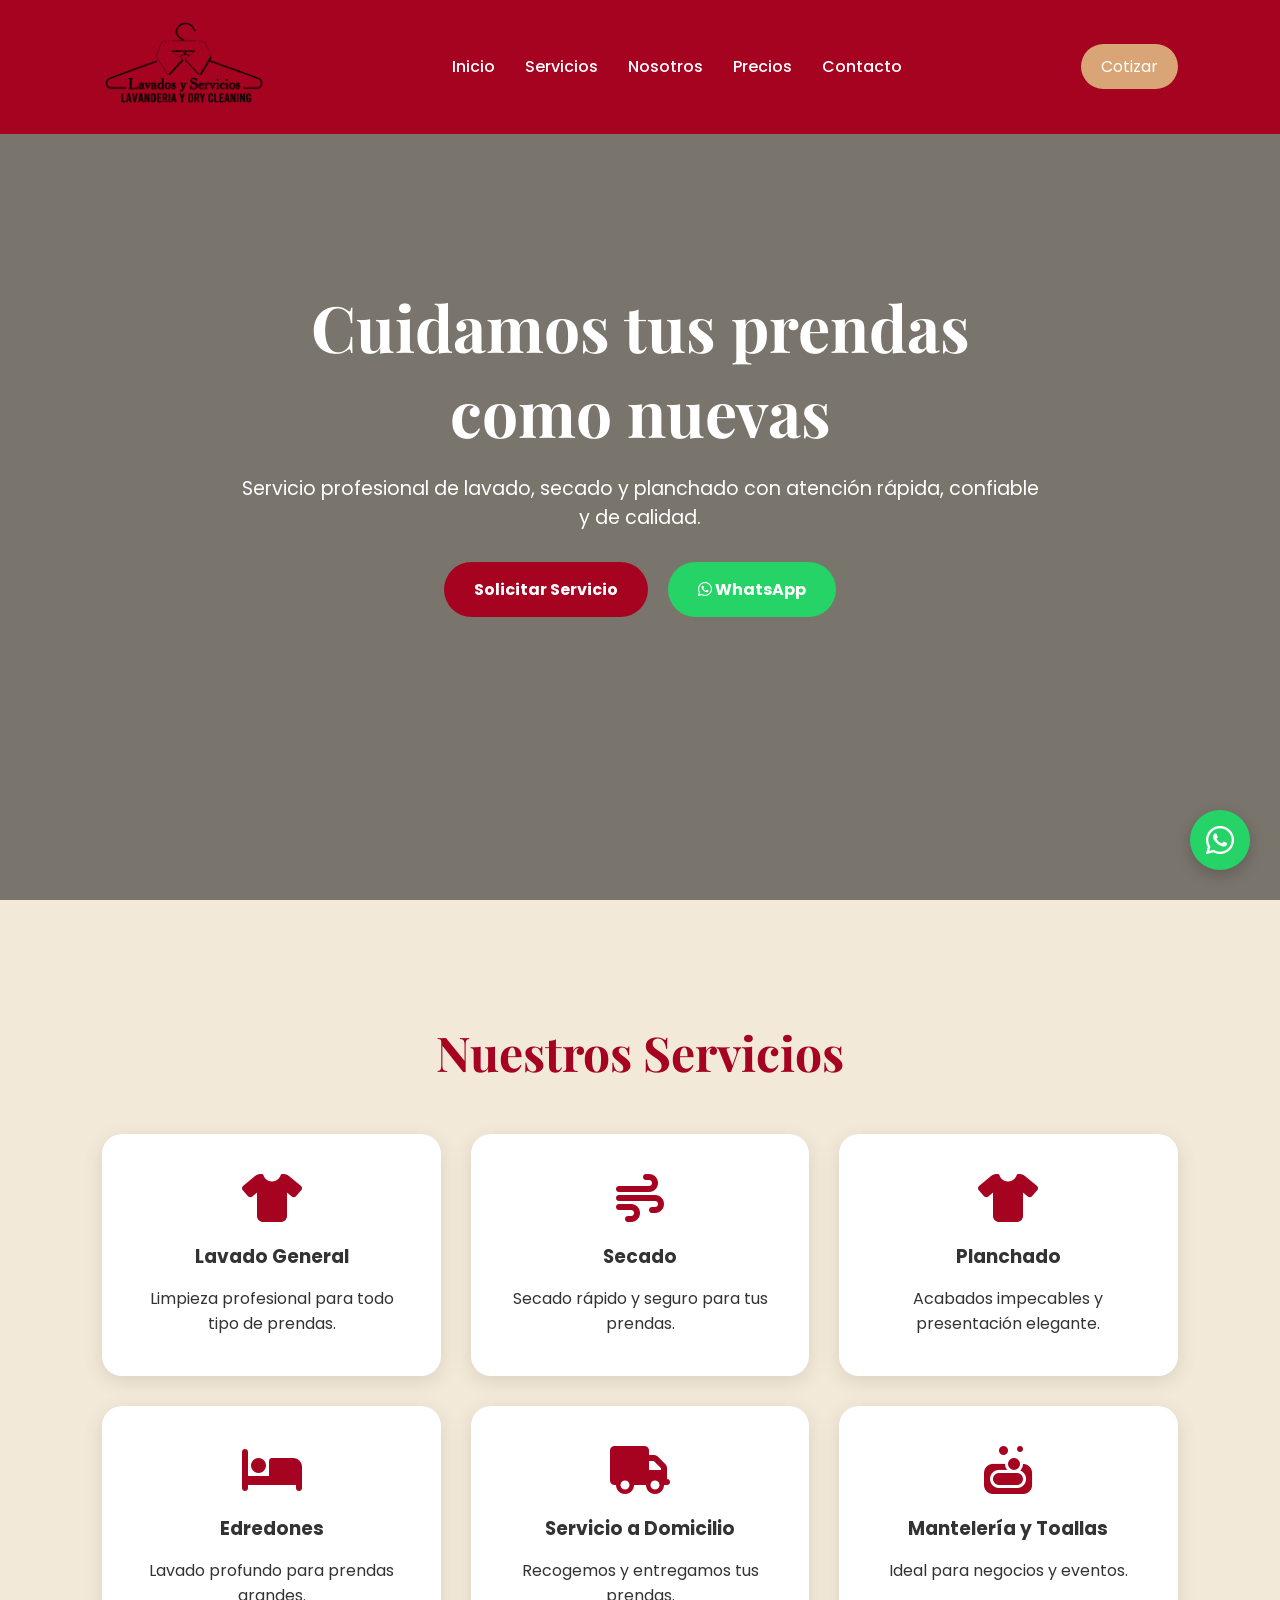
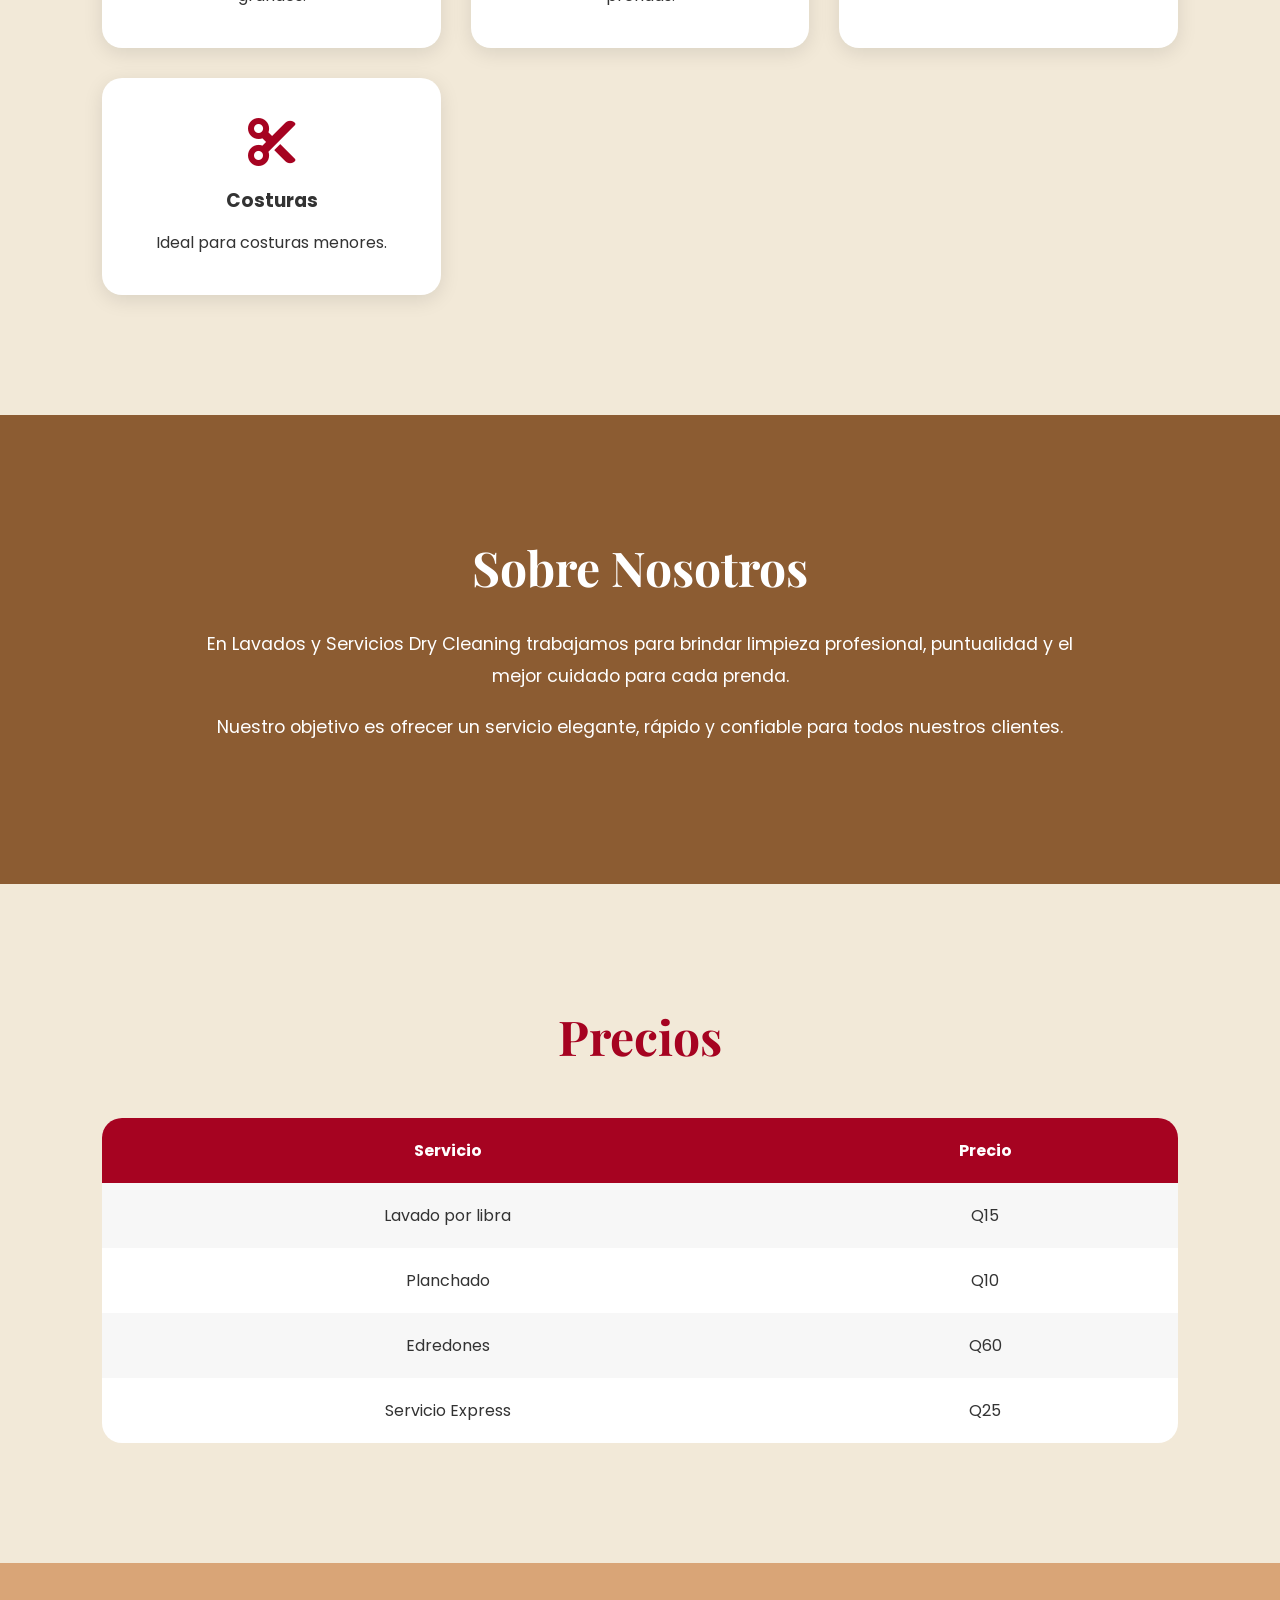
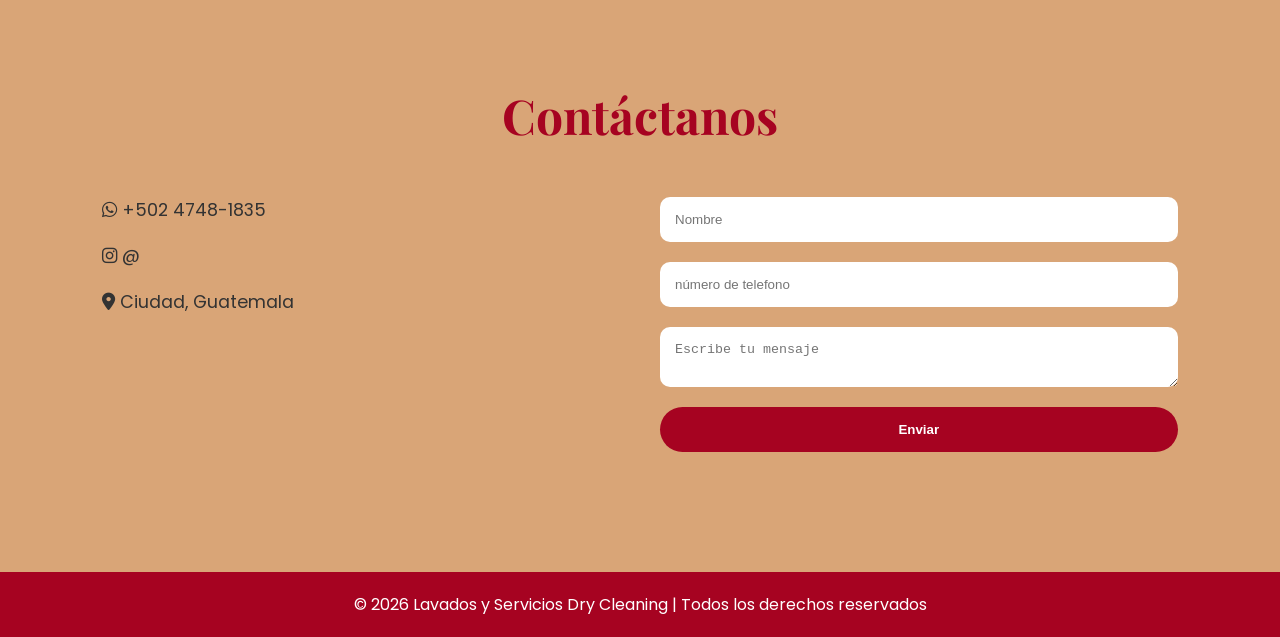
==== index.html @ 68912588 "Primer proyecto Dry Cleaning" ====
<!DOCTYPE html>
<html lang="es">
<head>
    <meta charset="UTF-8">
    <meta name="viewport" content="width=device-width, initial-scale=1.0">
    <title>Lavados y Servicios Dry Cleaning</title>

    <link rel="stylesheet" href="style.css">

    <!-- Google Fonts -->
    <link rel="preconnect" href="https://fonts.googleapis.com">
    <link rel="preconnect" href="https://fonts.gstatic.com" crossorigin>
    <link href="https://fonts.googleapis.com/css2?family=Playfair+Display:wght@600;700&family=Poppins:wght@300;400;500;600&display=swap" rel="stylesheet">

    <!-- Font Awesome -->
    <link rel="stylesheet" href="https://cdnjs.cloudflare.com/ajax/libs/font-awesome/6.5.2/css/all.min.css">
</head>
<body>
 <!-- NAVBAR -->
    <header>
        <nav class="navbar">
           <div class="logo">
                <img src="img/logo1.png" alt="Logo Dry Cleaning">
            </div>

            <ul class="nav-links">
                <li><a href="#inicio">Inicio</a></li>
                <li><a href="#servicios">Servicios</a></li>
                <li><a href="#nosotros">Nosotros</a></li>
                <li><a href="#precios">Precios</a></li>
                <li><a href="#contacto">Contacto</a></li>
            </ul>

            <a href="#contacto" class="btn-nav">Cotizar</a>
        </nav>
    </header>
 <!-- HERO SECTION -->
    <section class="hero" id="inicio">

        <div class="hero-content">
            <h2>Cuidamos tus prendas como nuevas</h2>

            <p>
                Servicio profesional de lavado, secado y planchado con atención rápida,
                confiable y de calidad.
            </p>

            <div class="hero-buttons">
                <a href="#contacto" class="btn-primary">Solicitar Servicio</a>
                <a href="https://wa.me/50200000000" class="btn-secondary">
                    <i class="fa-brands fa-whatsapp"></i>
                    WhatsApp
                </a>
            </div>
        </div>

    </section>
<!-- SERVICIOS -->
    <section class="services" id="servicios">

        <h2 class="section-title">Nuestros Servicios</h2>

        <div class="services-container">

            <div class="card">
                <i class="fa-solid fa-shirt"></i>
                <h3>Lavado General</h3>
                <p>Limpieza profesional para todo tipo de prendas.</p>
            </div>

            <div class="card">
                <i class="fa-solid fa-wind"></i>
                <h3>Secado</h3>
                <p>Secado rápido y seguro para tus prendas.</p>
            </div>

            <div class="card">
                <i class="fa-solid fa-shirt"></i>
                <h3>Planchado</h3>
                <p>Acabados impecables y presentación elegante.</p>
            </div>
            <div class="card">
                <i class="fa-solid fa-bed"></i>
                <h3>Edredones</h3>
                <p>Lavado profundo para prendas grandes.</p>
            </div>

            <div class="card">
                <i class="fa-solid fa-truck"></i>
                <h3>Servicio a Domicilio</h3>
                <p>Recogemos y entregamos tus prendas.</p>
            </div>

            <div class="card">
                <i class="fa-solid fa-soap"></i>
                <h3>Mantelería y Toallas</h3>
                <p>Ideal para negocios y eventos.</p>
            </div>

            <div class="card">
                <i class="fa-solid fa-scissors"></i>
                <h3>Costuras</h3>
                <p>Ideal para costuras menores.</p>
            </div>

        </div>
</section>


    <!-- NOSOTROS -->
    <section class="about" id="nosotros">

        <div class="about-content">
            <h2>Sobre Nosotros</h2>

            <p>
                En Lavados y Servicios Dry Cleaning trabajamos para brindar limpieza profesional,
                puntualidad y el mejor cuidado para cada prenda.
            </p>

            <p>
                Nuestro objetivo es ofrecer un servicio elegante, rápido y confiable
                para todos nuestros clientes.
            </p>
        </div>

    </section>
<!-- PRECIOS -->
    <section class="pricing" id="precios">

        <h2 class="section-title">Precios</h2>

        <div class="table-container">

            <table>
                <tr>
                    <th>Servicio</th>
                    <th>Precio</th>
                </tr>

                <tr>
                    <td>Lavado por libra</td>
                    <td>Q15</td>
                </tr>

                <tr>
                    <td>Planchado</td>
                    <td>Q10</td>
                </tr>
                 <tr>
                    <td>Edredones</td>
                    <td>Q60</td>
                </tr>

                <tr>
                    <td>Servicio Express</td>
                    <td>Q25</td>
                </tr>
            </table>

        </div>

    </section>
     <!-- CONTACTO -->
    <section class="contact" id="contacto">

        <h2 class="section-title">Contáctanos</h2>

        <div class="contact-container">

            <div class="contact-info">
                <p><i class="fa-brands fa-whatsapp"></i> +502 4748-1835</p>
                <p><i class="fa-brands fa-instagram"></i> @</p>
                <p><i class="fa-solid fa-location-dot"></i> Ciudad, Guatemala</p>
            </div>

            <form>
                <input type="text" placeholder="Nombre" required>
                <input type="tel" placeholder="número de telefono" required>
                <textarea placeholder="Escribe tu mensaje"></textarea>
                <button type="submit">Enviar</button>
            </form>

        </div>

    </section>
 <!-- FOOTER -->
    <footer>
        <p>© 2026 Lavados y Servicios Dry Cleaning | Todos los derechos reservados</p>
    </footer>


    <!-- BOTON WHATSAPP -->
    <a href="https://wa.me/50247628584" class="whatsapp-float">
        <i class="fa-brands fa-whatsapp"></i>
    </a>


    <script src="script.js"></script>
</body>
</html>
---- style.css ----
/* logo */
.logo img{
    width: 170px;
    height: auto;
}
*{
    margin: 0;
    padding: 0;
    box-sizing: border-box;
    scroll-behavior: smooth;
}

body{
    font-family: 'Poppins', sans-serif;
    background: #F2E9D8;
    color: #333;
}

/* NAVBAR */
.navbar{
    width: 100%;
    display: flex;
    justify-content: space-between;
    align-items: center;
    padding: 20px 8%;
    background: #A60321;
    position: fixed;
    top: 0;
    z-index: 1000;
}
.logo{
    color: white;
    font-family: 'Playfair Display', serif;
    font-size: 2rem;
}

.nav-links{
    display: flex;
    gap: 30px;
    list-style: none;
}

.nav-links a{
    text-decoration: none;
    color: white;
    font-weight: 500;
    transition: 0.3s;
}

.nav-links a:hover{
    color: #D9A577;
}
.btn-nav{
    background: #D9A577;
    color: white;
    padding: 10px 20px;
    border-radius: 30px;
    text-decoration: none;
    transition: 0.3s;
}

.btn-nav:hover{
    background: #D97B66;
}
/* HERO */
.hero{
    height: 100vh;
    background:
        linear-gradient(rgba(0,0,0,0.5), rgba(0,0,0,0.5)),
        url('https://images.unsplash.com/photo-1517677208171-0bc6725a3e60?q=80&w=2070&auto=format&fit=crop');

    background-size: cover;
    background-position: center;

    display: flex;
    align-items: center;
    justify-content: center;

    text-align: center;
    padding: 20px;
}

.hero-content{
    color: white;
    max-width: 800px;
}
.hero-content h2{
    font-size: 4rem;
    margin-bottom: 20px;
    font-family: 'Playfair Display', serif;
}

.hero-content p{
    font-size: 1.2rem;
    margin-bottom: 30px;
}

.hero-buttons{
    display: flex;
    justify-content: center;
    gap: 20px;
    flex-wrap: wrap;
}
.btn-primary,
.btn-secondary{
    padding: 15px 30px;
    border-radius: 40px;
    text-decoration: none;
    font-weight: bold;
    transition: 0.3s;
}

.btn-primary{
    background: #A60321;
    color: white;
}

.btn-secondary{
    background: #25D366;
    color: white;
}

.btn-primary:hover,
.btn-secondary:hover{
    transform: translateY(-5px);
}
/* TITULOS */
.section-title{
    text-align: center;
    font-size: 3rem;
    margin-bottom: 50px;
    color: #A60321;
    font-family: 'Playfair Display', serif;
}

/* SERVICES */
.services{
    padding: 120px 8%;
}

.services-container{
    display: grid;
    grid-template-columns: repeat(auto-fit, minmax(250px, 1fr));
    gap: 30px;
}
.card{
    background: white;
    padding: 40px 30px;
    border-radius: 20px;
    text-align: center;
    transition: 0.4s;
    box-shadow: 0 5px 20px rgba(0,0,0,0.1);
}

.card:hover{
    transform: translateY(-10px);
}

.card i{
    font-size: 3rem;
    color: #A60321;
    margin-bottom: 20px;
}

.card h3{
    margin-bottom: 15px;
}
/* ABOUT */
.about{
    background: #8C5C32;
    color: white;
    padding: 120px 8%;
    text-align: center;
}

.about-content{
    max-width: 900px;
    margin: auto;
}

.about h2{
    font-size: 3rem;
    margin-bottom: 30px;
    font-family: 'Playfair Display', serif;
}

.about p{
    font-size: 1.1rem;
    line-height: 1.8;
    margin-bottom: 20px;
}
/* PRECIOS */
.pricing{
    padding: 120px 8%;
}

.table-container{
    overflow-x: auto;
}

table{
    width: 100%;
    border-collapse: collapse;
    background: white;
    border-radius: 20px;
    overflow: hidden;
}

th{
    background: #A60321;
    color: white;
}
th, td{
    padding: 20px;
    text-align: center;
}

tr:nth-child(even){
    background: #f7f7f7;
}

/* CONTACT */
.contact{
    background: #D9A577;
    padding: 120px 8%;
}

.contact-container{
    display: grid;
    grid-template-columns: repeat(auto-fit, minmax(300px, 1fr));
    gap: 40px;
}
.contact-info p{
    margin-bottom: 20px;
    font-size: 1.1rem;
}

form{
    display: flex;
    flex-direction: column;
    gap: 20px;
}

input,
textarea{
    padding: 15px;
    border: none;
    border-radius: 10px;
    outline: none;
}
button{
    background: #A60321;
    color: white;
    border: none;
    padding: 15px;
    border-radius: 30px;
    cursor: pointer;
    font-weight: bold;
    transition: 0.3s;
}

button:hover{
    background: #8C5C32;
}

/* FOOTER */
footer{
    background: #A60321;
    color: white;
    text-align: center;
    padding: 20px;
}
/* WHATSAPP */
.whatsapp-float{
    position: fixed;
    width: 60px;
    height: 60px;
    bottom: 30px;
    right: 30px;
    background: #25D366;
    color: white;
    border-radius: 50%;
    display: flex;
    align-items: center;
    justify-content: center;
    font-size: 2rem;
    text-decoration: none;
    box-shadow: 0 5px 15px rgba(0,0,0,0.2);
    z-index: 1000;
    transition: 0.3s;
}

.whatsapp-float:hover{
    transform: scale(1.1);
}
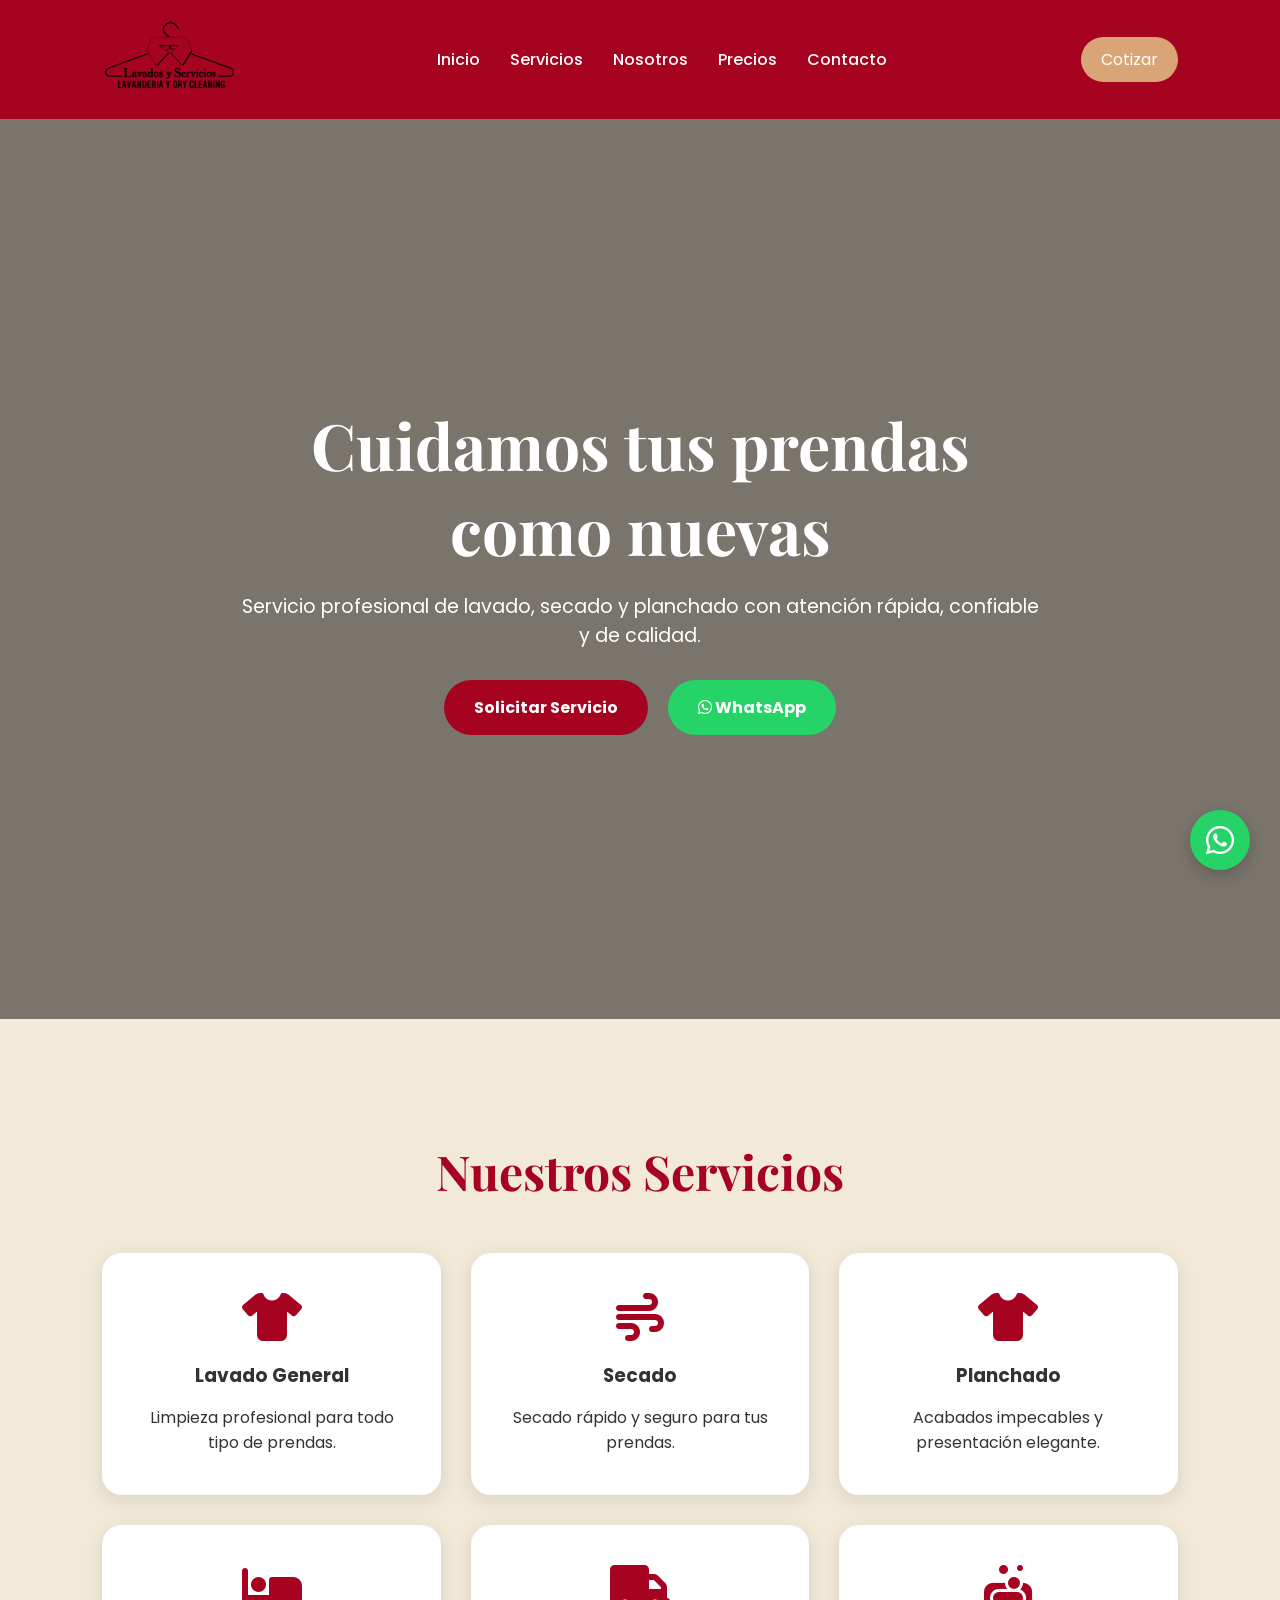
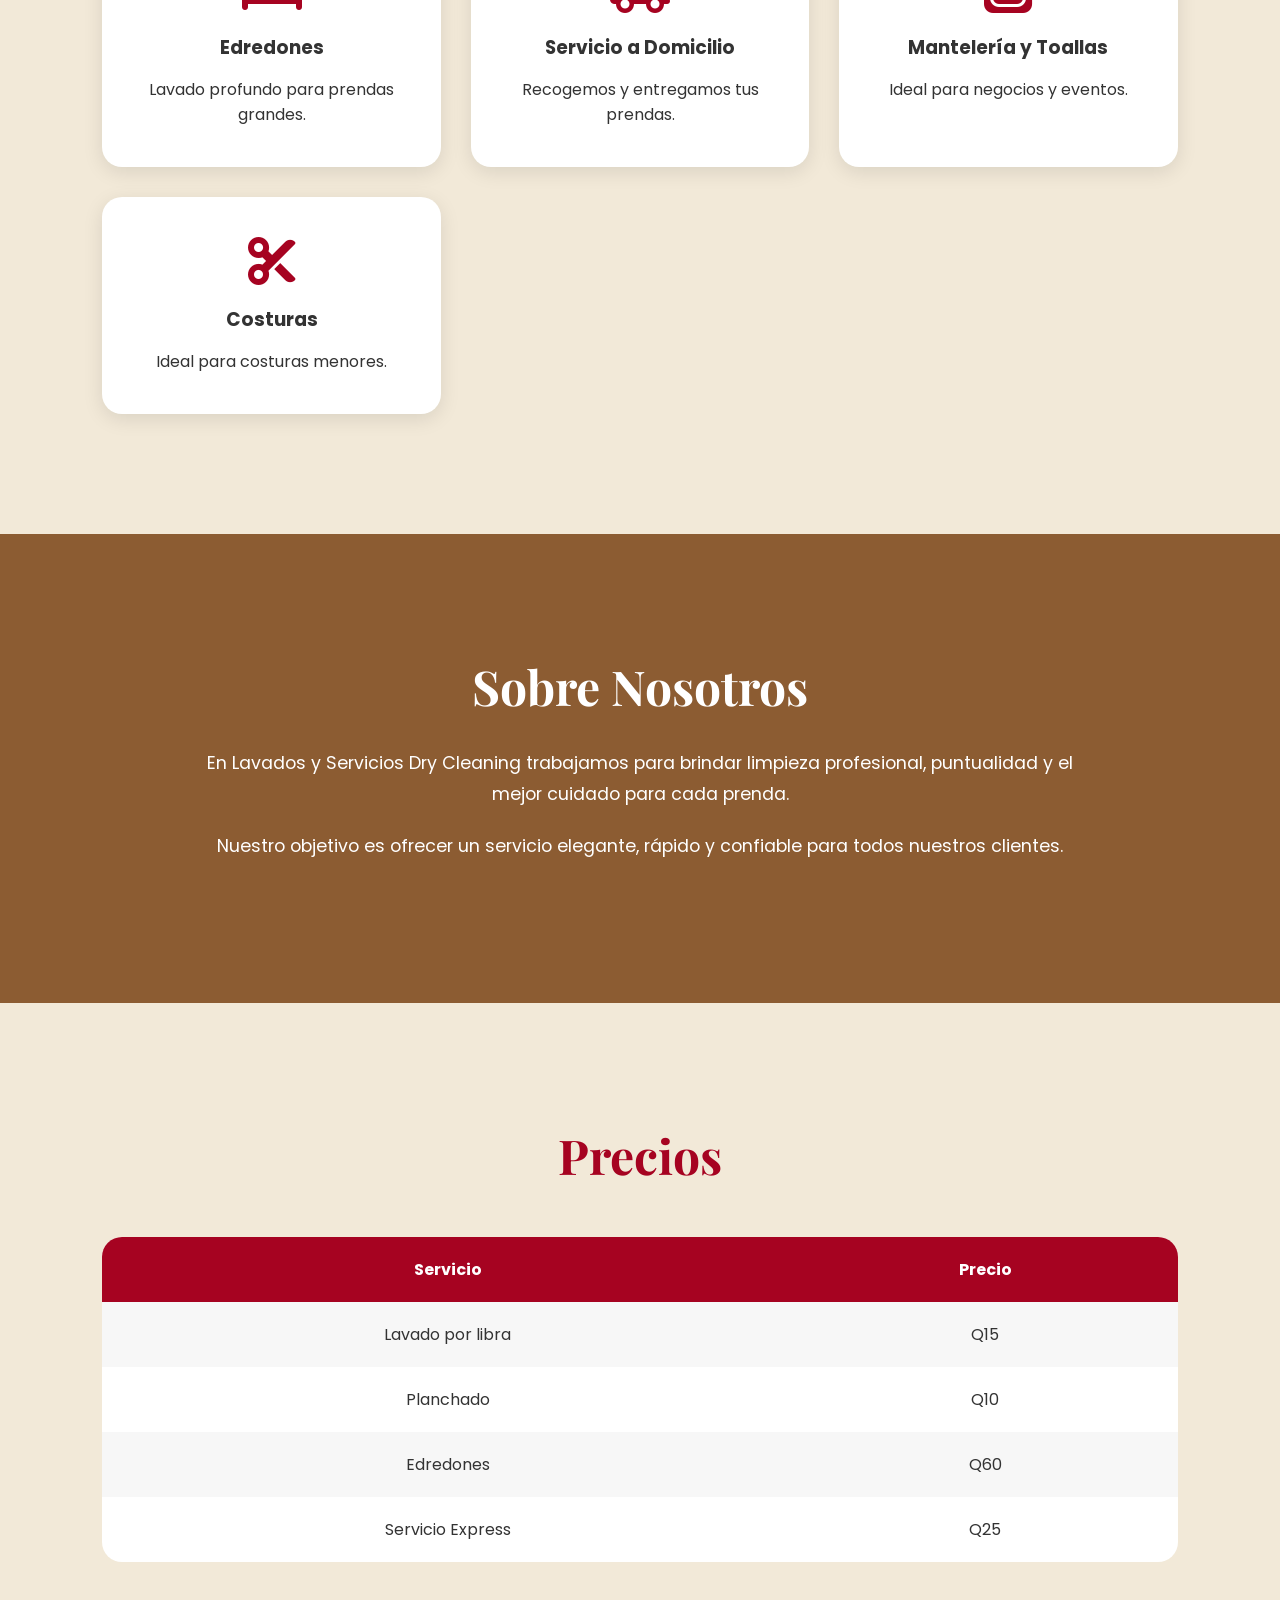
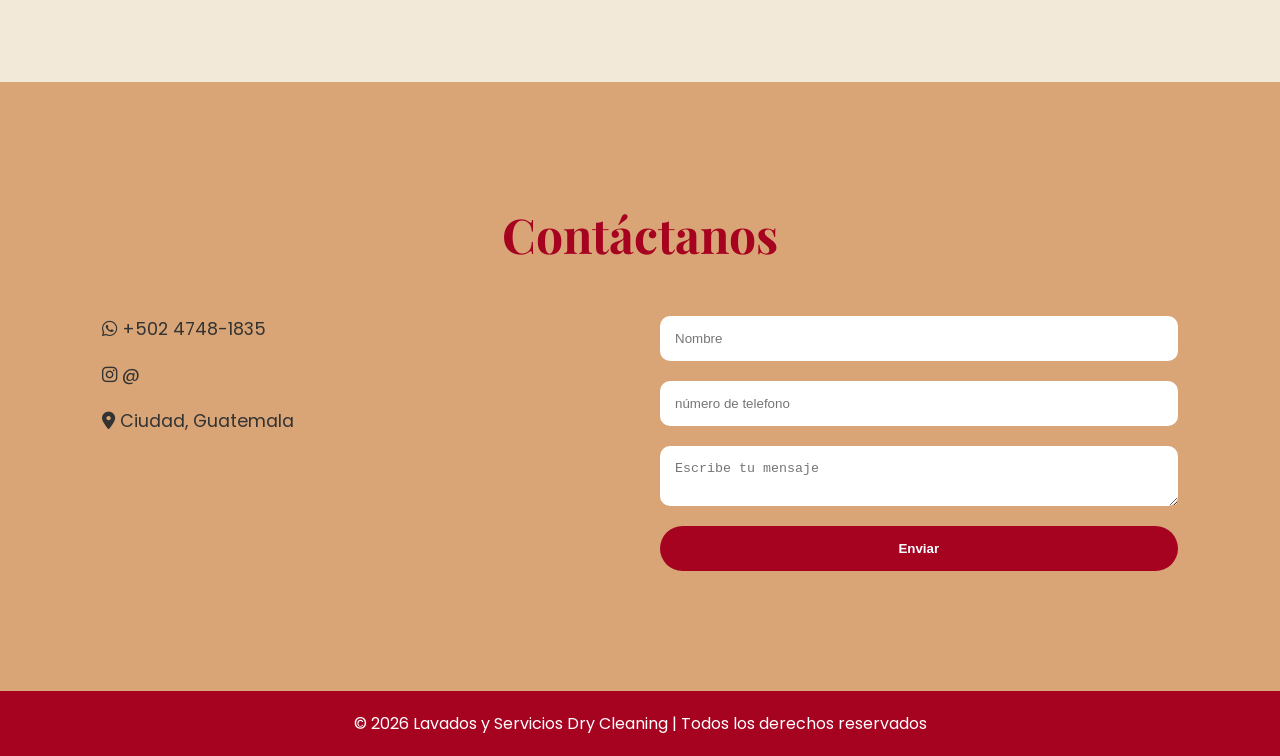
==== commit 9e919ba6: "mejoras" ====
--- a/index.html
+++ b/index.html
@@ -191,7 +191,7 @@
 
 
     <!-- BOTON WHATSAPP -->
-    <a href="https://wa.me/50247628584" class="whatsapp-float">
+    <a href="https://wa.me/50247481835" class="whatsapp-float">
         <i class="fa-brands fa-whatsapp"></i>
     </a>
 
--- a/style.css
+++ b/style.css
@@ -1,7 +1,8 @@
 /* logo */
 .logo img{
-    width: 170px;
+    width: 140px;
     height: auto;
+    max-width: 100%;
 }
 *{
     margin: 0;
@@ -24,7 +25,7 @@
     align-items: center;
     padding: 20px 8%;
     background: #A60321;
-    position: fixed;
+    position: sticky;
     top: 0;
     z-index: 1000;
 }
@@ -292,4 +293,153 @@
 
 .whatsapp-float:hover{
     transform: scale(1.1);
+}
+
+/* ========================= */
+/* RESPONSIVE TABLETS */
+/* ========================= */
+@media screen and (max-width: 1024px){
+
+    .navbar{
+        padding: 15px 5%;
+    }
+
+    .hero-content h2{
+        font-size: 3rem;
+    }
+
+    .services,
+    .about,
+    .pricing,
+    .contact{
+        padding: 100px 5%;
+    }
+
+}
+
+/* ========================= */
+/* RESPONSIVE CELULARES */
+/* ========================= */
+@media screen and (max-width: 768px){
+
+    /* Navbar */
+    .navbar{
+        flex-direction: column;
+        gap: 15px;
+        padding: 15px;
+    }
+
+    .logo img{
+        width: 130px;
+    }
+
+    .nav-links{
+        flex-wrap: wrap;
+        justify-content: center;
+        gap: 15px;
+    }
+
+    .btn-nav{
+        display: none;
+    }
+
+    /* Hero */
+    .hero{
+        min-height: 100vh;
+        padding-top: 150px;
+    }
+
+    .hero-content h2{
+        font-size: 2.3rem;
+        line-height: 1.2;
+    }
+
+    .hero-content p{
+        font-size: 1rem;
+    }
+
+    .hero-buttons{
+        flex-direction: column;
+        align-items: center;
+    }
+
+    .btn-primary,
+    .btn-secondary{
+        width: 90%;
+        max-width: 300px;
+        text-align: center;
+    }
+
+    /* Títulos */
+    .section-title{
+        font-size: 2rem;
+    }
+
+    /* Servicios */
+    .services-container{
+        grid-template-columns: 1fr;
+    }
+
+    /* Nosotros */
+    .about h2{
+        font-size: 2rem;
+    }
+
+    .about p{
+        font-size: 1rem;
+    }
+
+    /* Tabla */
+    table{
+        min-width: 350px;
+    }
+
+    th,
+    td{
+        padding: 12px;
+        font-size: 0.9rem;
+    }
+
+    /* Contacto */
+    .contact-container{
+        grid-template-columns: 1fr;
+    }
+
+    input,
+    textarea{
+        width: 100%;
+    }
+
+    /* WhatsApp */
+    .whatsapp-float{
+        width: 55px;
+        height: 55px;
+        font-size: 1.6rem;
+        bottom: 20px;
+        right: 20px;
+    }
+
+    footer{
+        font-size: 0.85rem;
+        padding: 15px;
+    }
+}
+
+/* ========================= */
+/* CELULARES PEQUEÑOS */
+/* ========================= */
+@media screen and (max-width: 480px){
+
+    .hero-content h2{
+        font-size: 1.9rem;
+    }
+
+    .section-title{
+        font-size: 1.8rem;
+    }
+
+    .card{
+        padding: 30px 20px;
+    }
+
 }
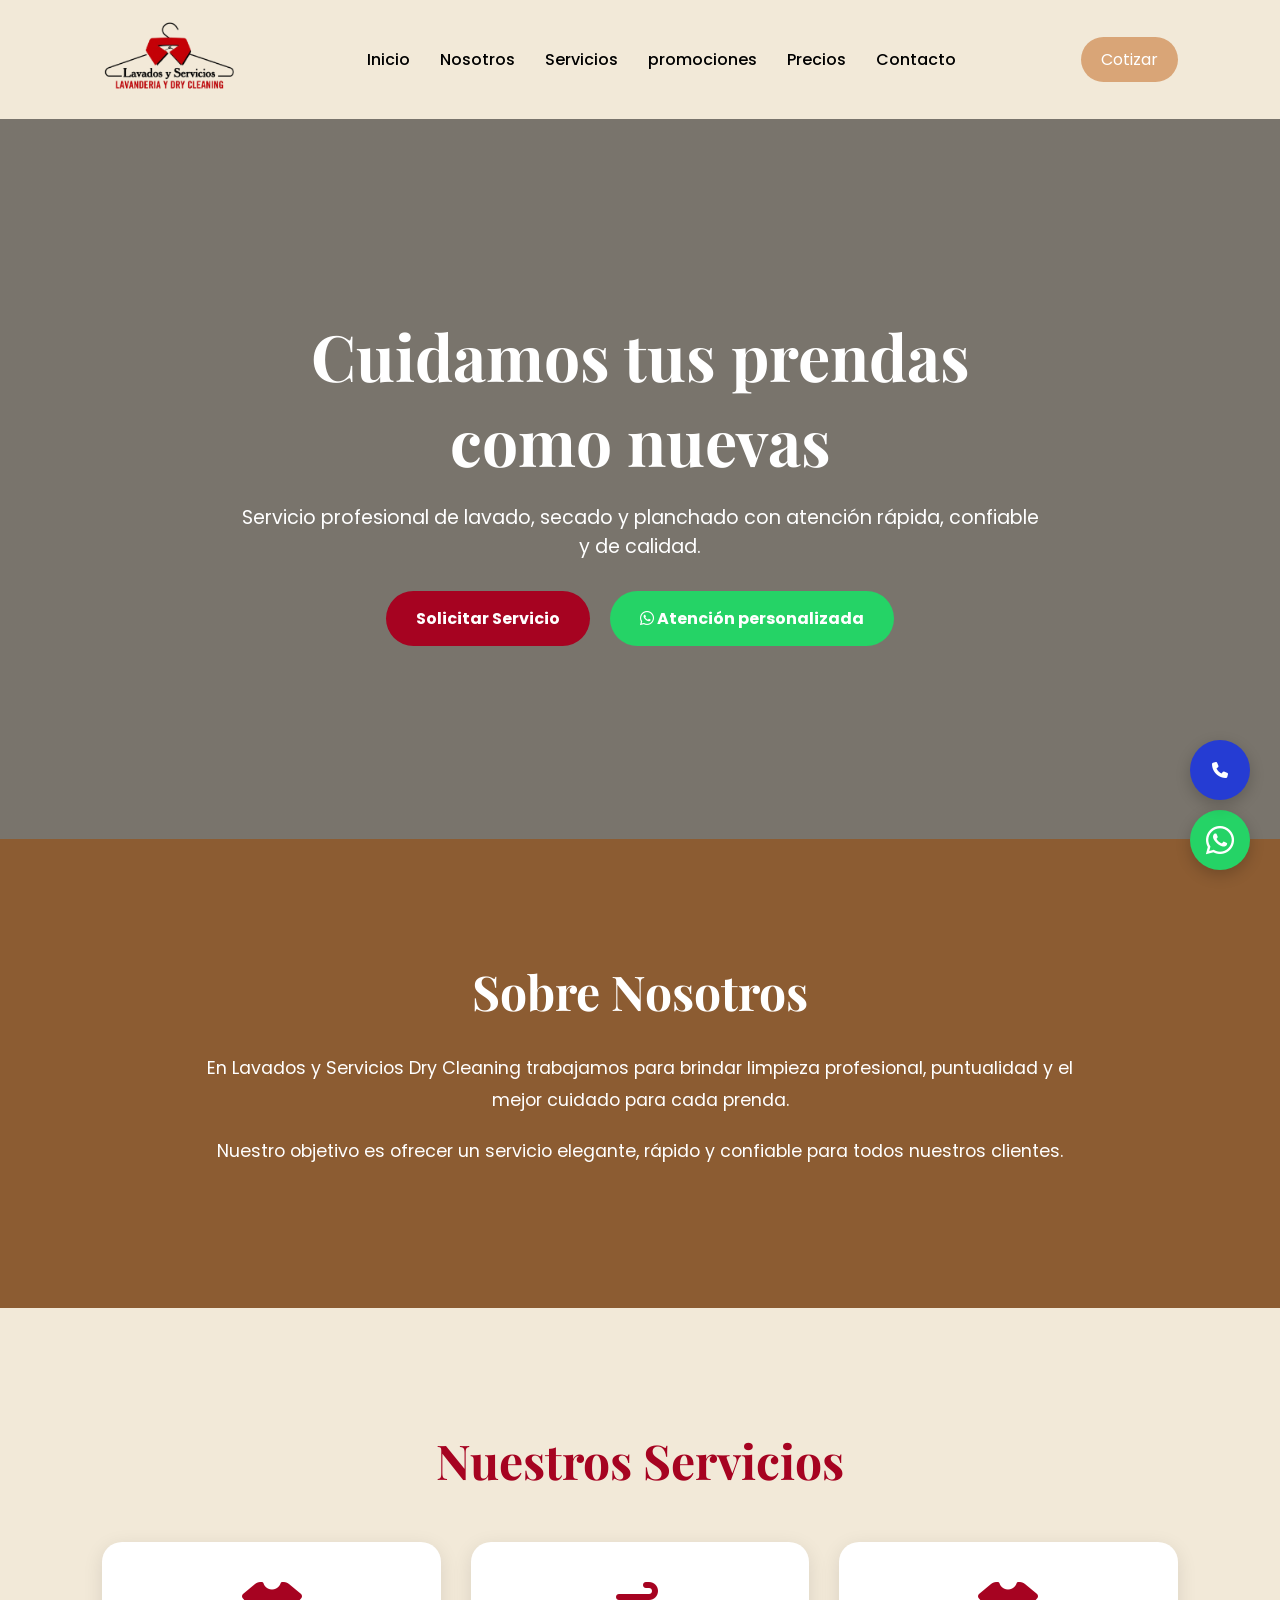
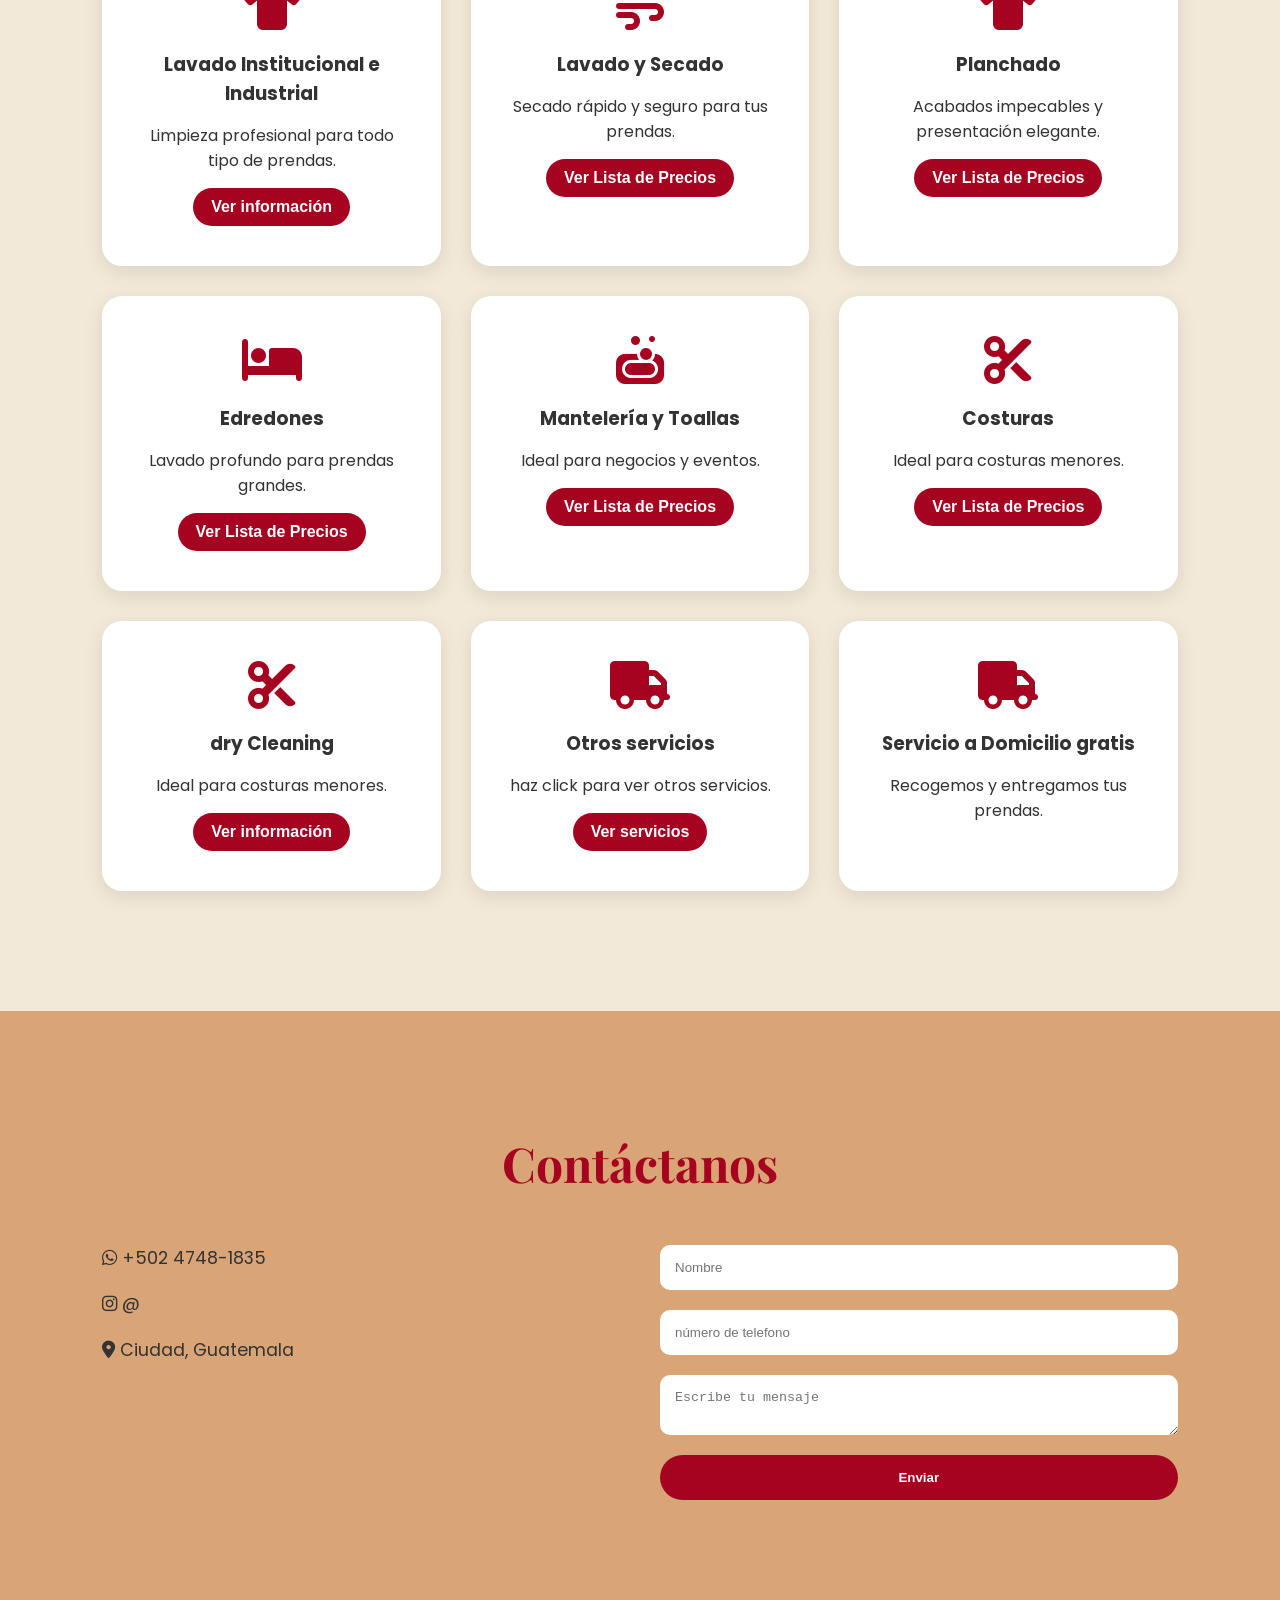
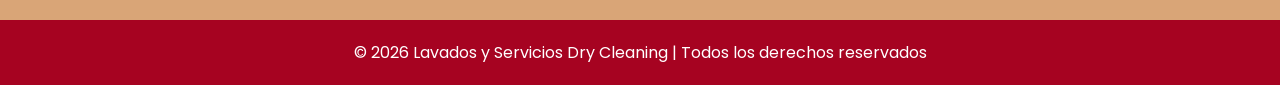
==== commit a9c56a08: "Nuevas paginas y menu responsive" ====
--- a/index.html
+++ b/index.html
@@ -20,18 +20,24 @@
     <header>
         <nav class="navbar">
            <div class="logo">
-                <img src="img/logo1.png" alt="Logo Dry Cleaning">
+                <img src="img/logo2.png" alt="Logo Dry Cleaning">
+            </div>
+
+            <div class="menu-toggle">
+                <i class="fa-solid fa-bars"></i>
             </div>
 
             <ul class="nav-links">
                 <li><a href="#inicio">Inicio</a></li>
+                 <li><a href="#nosotros">Nosotros</a></li>
                 <li><a href="#servicios">Servicios</a></li>
-                <li><a href="#nosotros">Nosotros</a></li>
-                <li><a href="#precios">Precios</a></li>
+                 <li><a href="promociones.html">promociones</a></li>
+                <li><a href="precios.html">Precios</a></li>
                 <li><a href="#contacto">Contacto</a></li>
             </ul>
 
             <a href="#contacto" class="btn-nav">Cotizar</a>
+
         </nav>
     </header>
  <!-- HERO SECTION -->
@@ -47,67 +53,16 @@
 
             <div class="hero-buttons">
                 <a href="#contacto" class="btn-primary">Solicitar Servicio</a>
-                <a href="https://wa.me/50200000000" class="btn-secondary">
+                <a href="https://wa.me/50247481835" class="btn-secondary">
                     <i class="fa-brands fa-whatsapp"></i>
-                    WhatsApp
+                    Atención personalizada
                 </a>
             </div>
         </div>
 
     </section>
-<!-- SERVICIOS -->
-    <section class="services" id="servicios">
-
-        <h2 class="section-title">Nuestros Servicios</h2>
-
-        <div class="services-container">
-
-            <div class="card">
-                <i class="fa-solid fa-shirt"></i>
-                <h3>Lavado General</h3>
-                <p>Limpieza profesional para todo tipo de prendas.</p>
-            </div>
-
-            <div class="card">
-                <i class="fa-solid fa-wind"></i>
-                <h3>Secado</h3>
-                <p>Secado rápido y seguro para tus prendas.</p>
-            </div>
-
-            <div class="card">
-                <i class="fa-solid fa-shirt"></i>
-                <h3>Planchado</h3>
-                <p>Acabados impecables y presentación elegante.</p>
-            </div>
-            <div class="card">
-                <i class="fa-solid fa-bed"></i>
-                <h3>Edredones</h3>
-                <p>Lavado profundo para prendas grandes.</p>
-            </div>
-
-            <div class="card">
-                <i class="fa-solid fa-truck"></i>
-                <h3>Servicio a Domicilio</h3>
-                <p>Recogemos y entregamos tus prendas.</p>
-            </div>
-
-            <div class="card">
-                <i class="fa-solid fa-soap"></i>
-                <h3>Mantelería y Toallas</h3>
-                <p>Ideal para negocios y eventos.</p>
-            </div>
-
-            <div class="card">
-                <i class="fa-solid fa-scissors"></i>
-                <h3>Costuras</h3>
-                <p>Ideal para costuras menores.</p>
-            </div>
-
-        </div>
-</section>
-
-
-    <!-- NOSOTROS -->
+
+       <!-- NOSOTROS -->
     <section class="about" id="nosotros">
 
         <div class="about-content">
@@ -125,42 +80,95 @@
         </div>
 
     </section>
-<!-- PRECIOS -->
-    <section class="pricing" id="precios">
-
-        <h2 class="section-title">Precios</h2>
-
-        <div class="table-container">
-
-            <table>
-                <tr>
-                    <th>Servicio</th>
-                    <th>Precio</th>
-                </tr>
-
-                <tr>
-                    <td>Lavado por libra</td>
-                    <td>Q15</td>
-                </tr>
-
-                <tr>
-                    <td>Planchado</td>
-                    <td>Q10</td>
-                </tr>
-                 <tr>
-                    <td>Edredones</td>
-                    <td>Q60</td>
-                </tr>
-
-                <tr>
-                    <td>Servicio Express</td>
-                    <td>Q25</td>
-                </tr>
-            </table>
-
-        </div>
-
-    </section>
+
+<!-- SERVICIOS -->
+    <section class="services" id="servicios">
+
+        <h2 class="section-title">Nuestros Servicios</h2>
+
+        <div class="services-container">
+
+            <div class="card">
+                <i class="fa-solid fa-shirt"></i>
+                <h3>Lavado Institucional e Industrial</h3>
+                <p>Limpieza profesional para todo tipo de prendas.</p>
+                 <a href="lavado.html" class="btn-small">
+                    Ver información
+                </a>
+            </div>
+
+            <div class="card">
+                <i class="fa-solid fa-wind"></i>
+                <h3>Lavado y Secado</h3>
+                <p>Secado rápido y seguro para tus prendas.</p>
+
+                <a href="precios.html" class="btn-small">
+                    Ver Lista de Precios
+                </a>
+            </div>
+
+            <div class="card">
+                <i class="fa-solid fa-shirt"></i>
+                <h3>Planchado</h3>
+                <p>Acabados impecables y presentación elegante.</p>
+                 <a href="precios.html" class="btn-small">
+                    Ver Lista de Precios
+                </a>
+            </div>
+            <div class="card">
+                <i class="fa-solid fa-bed"></i>
+                <h3>Edredones</h3>
+                <p>Lavado profundo para prendas grandes.</p>
+                 <a href="precios.html" class="btn-small">
+                    Ver Lista de Precios
+                </a>
+            </div>
+
+            <div class="card">
+                <i class="fa-solid fa-soap"></i>
+                <h3>Mantelería y Toallas</h3>
+                <p>Ideal para negocios y eventos.</p>
+                 <a href="precios.html" class="btn-small">
+                    Ver Lista de Precios
+                </a>
+            </div>
+
+            <div class="card">
+                <i class="fa-solid fa-scissors"></i>
+                <h3>Costuras</h3>
+                <p>Ideal para costuras menores.</p>
+                 <a href="precios.html" class="btn-small">
+                    Ver Lista de Precios
+                </a>
+            </div>
+
+            <div class="card">
+                <i class="fa-solid fa-scissors"></i>
+                <h3>dry Cleaning</h3>
+                <p>Ideal para costuras menores.</p>
+                 <a href="drycleanin.html" class="btn-small">
+                    Ver información
+                </a>
+            </div>
+
+             <div class="card">
+                <i class="fa-solid fa-truck"></i>
+                <h3>Otros servicios</h3>
+                <p>haz click para ver otros servicios.</p>
+                 <a href="servicios.html" class="btn-small">
+                    Ver servicios
+                </a>
+            </div>
+
+             <div class="card">
+                <i class="fa-solid fa-truck"></i>
+                <h3>Servicio a Domicilio gratis</h3>
+                <p>Recogemos y entregamos tus prendas.</p>
+            </div>
+
+        </div>
+</section>
+
      <!-- CONTACTO -->
     <section class="contact" id="contacto">
 
@@ -195,7 +203,11 @@
         <i class="fa-brands fa-whatsapp"></i>
     </a>
 
-
-    <script src="script.js"></script>
+    <a href="tel:+50223672867" class="pbx-float">
+        <i class="fa-solid fa-phone"></i>
+    </a>
+
+
+    <script src="scrip.js"></script>
 </body>
 </html>
--- a/style.css
+++ b/style.css
@@ -24,7 +24,7 @@
     justify-content: space-between;
     align-items: center;
     padding: 20px 8%;
-    background: #A60321;
+    background: #8C5C3;
     position: sticky;
     top: 0;
     z-index: 1000;
@@ -43,7 +43,7 @@
 
 .nav-links a{
     text-decoration: none;
-    color: white;
+    color: black;
     font-weight: 500;
     transition: 0.3s;
 }
@@ -65,7 +65,7 @@
 }
 /* HERO */
 .hero{
-    height: 100vh;
+    height: 80vh;
     background:
         linear-gradient(rgba(0,0,0,0.5), rgba(0,0,0,0.5)),
         url('https://images.unsplash.com/photo-1517677208171-0bc6725a3e60?q=80&w=2070&auto=format&fit=crop');
@@ -189,35 +189,6 @@
     font-size: 1.1rem;
     line-height: 1.8;
     margin-bottom: 20px;
-}
-/* PRECIOS */
-.pricing{
-    padding: 120px 8%;
-}
-
-.table-container{
-    overflow-x: auto;
-}
-
-table{
-    width: 100%;
-    border-collapse: collapse;
-    background: white;
-    border-radius: 20px;
-    overflow: hidden;
-}
-
-th{
-    background: #A60321;
-    color: white;
-}
-th, td{
-    padding: 20px;
-    text-align: center;
-}
-
-tr:nth-child(even){
-    background: #f7f7f7;
 }
 
 /* CONTACT */
@@ -295,6 +266,30 @@
     transform: scale(1.1);
 }
 
+/* pbx */
+.pbx-float{
+    position: fixed;
+    width: 60px;
+    height: 60px;
+    bottom: 100px;
+    right: 30px;
+    background: #253cd3;
+    color: white;
+    border-radius: 50%;
+    display: flex;
+    align-items: center;
+    justify-content: center;
+    font-size: 1rem;
+    text-decoration: none;
+    box-shadow: 0 5px 15px rgba(0,0,0,0.2);
+    z-index: 1000;
+    transition: 0.3s;
+}
+
+.pbx-float:hover{
+    transform: scale(1.1);
+}
+
 /* ========================= */
 /* RESPONSIVE TABLETS */
 /* ========================= */
@@ -324,9 +319,10 @@
 
     /* Navbar */
     .navbar{
-        flex-direction: column;
-        gap: 15px;
-        padding: 15px;
+        flex-direction: row;
+        justify-content: space-between;
+        align-items: center;
+        padding: 15px 20px;
     }
 
     .logo img{
@@ -442,4 +438,89 @@
         padding: 30px 20px;
     }
 
+}
+
+/* PAGINA DE PRECIOS */
+
+.pricing-page{
+    padding: 180px 8% 100px;
+    min-height: 100vh;
+}
+
+.pricing-page h1{
+    text-align: center;
+    color: #A60321;
+    font-size: 3rem;
+    margin-bottom: 50px;
+    font-family: 'Playfair Display', serif;
+}
+
+/*boton de precios*/
+.btn-small{
+    display: inline-block;
+    background: #A60321;
+    color: white;
+    padding: 10px 18px;
+    border-radius: 30px;
+    text-decoration: none;
+    font-weight: 600;
+    transition: 0.3s;
+    margin-top: 15px;
+}
+
+.btn-small:hover{
+    background: #8C5C32;
+    transform: translateY(-3px);
+}
+
+/* MENU HAMBURGUESA */
+
+.menu-toggle{
+    display: none;
+    font-size: 2rem;
+    color: black;
+    cursor: pointer;
+}
+
+/* CELULAR */
+@media screen and (max-width: 768px){
+
+    .navbar{
+        position: relative;
+        display: flex;
+        flex-direction: row;
+        justify-content: space-between;
+        align-items: center;
+        padding: 15px 20px;
+    }
+
+    .logo img{
+        width: 120px;
+        height: auto;
+    }
+
+    .menu-toggle{
+        display: block;
+    }
+
+    .nav-links{
+        display: none;
+        flex-direction: column;
+        position: absolute;
+        top: 100%;
+        left: 0;
+        width: 100%;
+        background: #8C5C32;
+        padding: 20px 0;
+        text-align: center;
+        gap: 20px;
+    }
+
+    .nav-links.active{
+        display: flex;
+    }
+
+    .btn-nav{
+        display: none;
+    }
 }
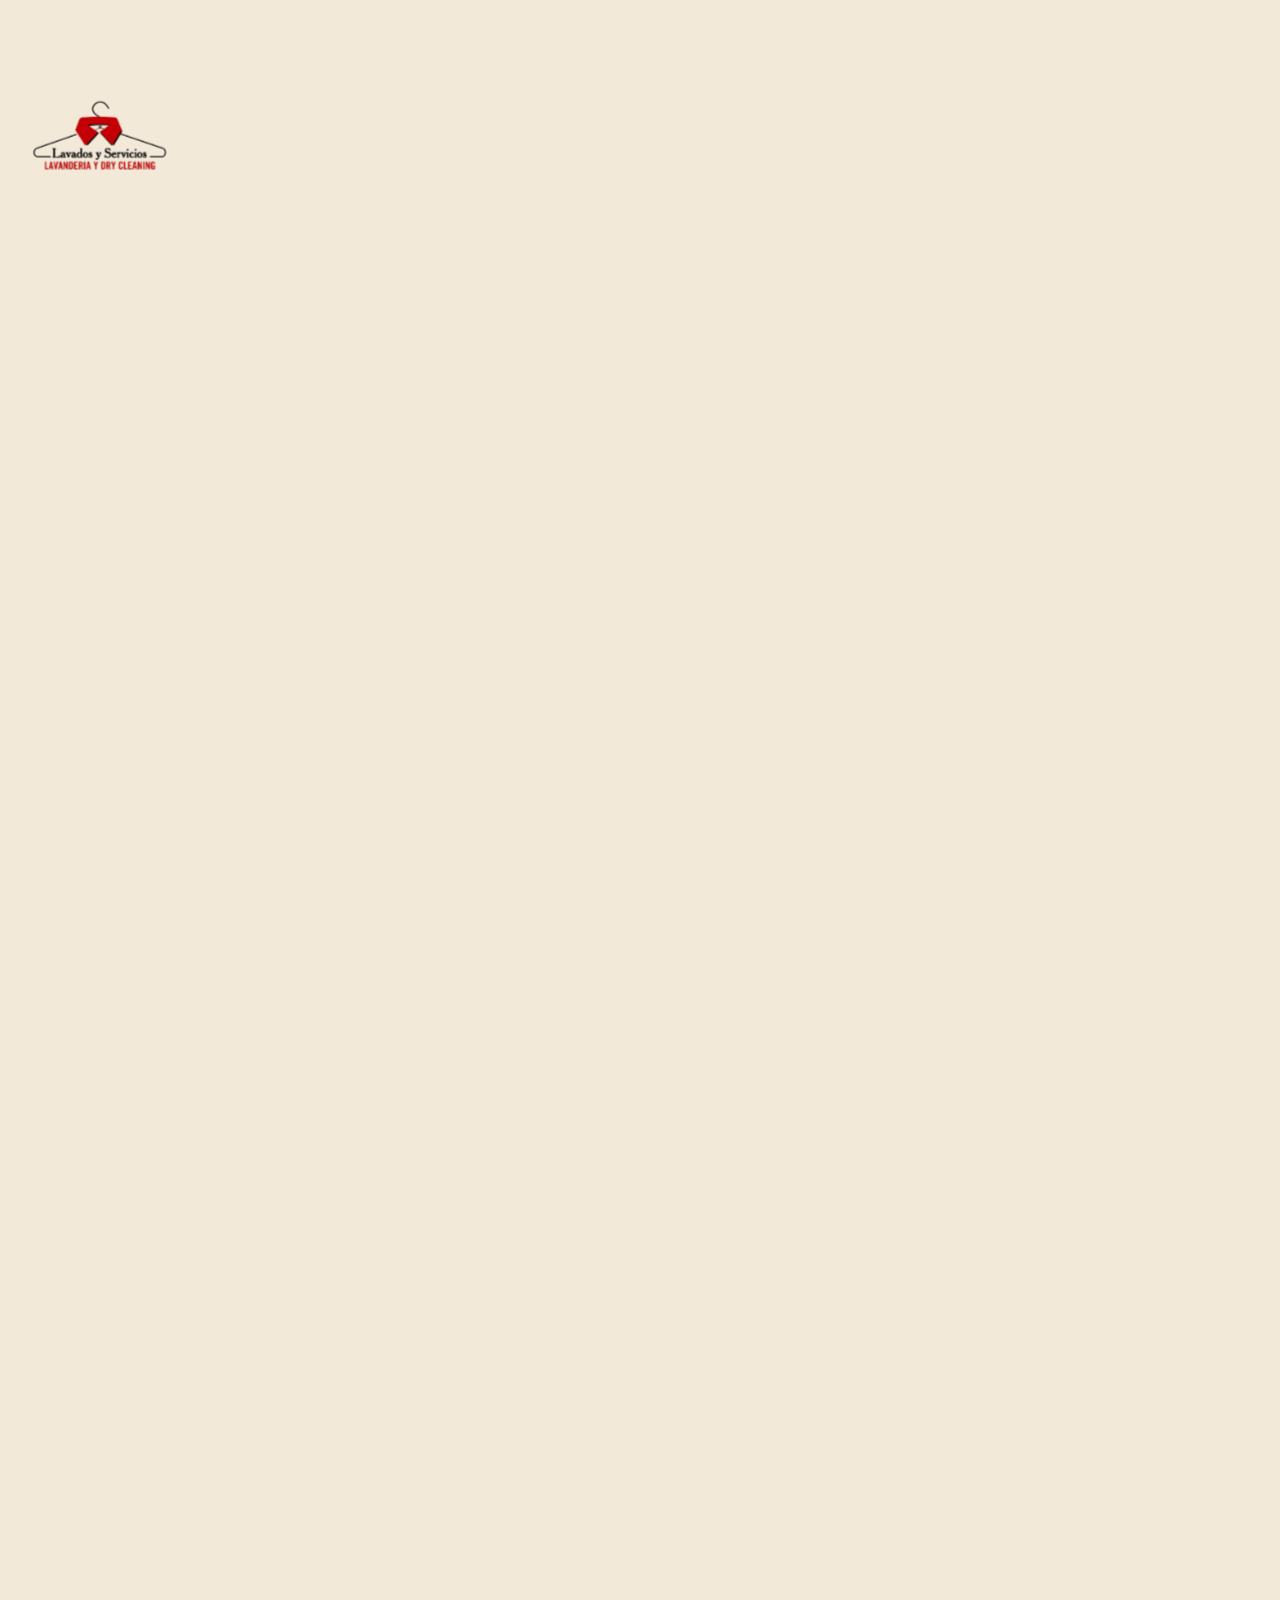
==== commit 71fe6bc8: "pruebas" ====
--- a/index.html
+++ b/index.html
@@ -16,6 +16,12 @@
     <link rel="stylesheet" href="https://cdnjs.cloudflare.com/ajax/libs/font-awesome/6.5.2/css/all.min.css">
 </head>
 <body>
+    <!-- PANTALLA DE CARGA -->
+<div class="loader">
+    <img src="img/logo2.png" alt="Logo Dry Cleaning">
+</div>
+
+<div id="contenido">
  <!-- NAVBAR -->
     <header>
         <nav class="navbar">
@@ -207,7 +213,8 @@
         <i class="fa-solid fa-phone"></i>
     </a>
 
-
+</div>
     <script src="scrip.js"></script>
 </body>
+
 </html>
--- a/style.css
+++ b/style.css
@@ -69,7 +69,6 @@
     background:
         linear-gradient(rgba(0,0,0,0.5), rgba(0,0,0,0.5)),
         url('https://images.unsplash.com/photo-1517677208171-0bc6725a3e60?q=80&w=2070&auto=format&fit=crop');
-
     background-size: cover;
     background-position: center;
 
@@ -523,4 +522,129 @@
     .btn-nav{
         display: none;
     }
+}
+
+
+/* inicio hero */
+.inicio-hero{
+    height: 80vh;
+    background:
+        linear-gradient(rgba(0,0,0,0.5), rgba(0,0,0,0.5)),
+        url('https://images.pexels.com/photos/325876/pexels-photo-325876.jpeg');
+
+    background-size: cover;
+    background-position: center;
+
+    display: flex;
+    align-items: center;
+    justify-content: center;
+
+    text-align: center;
+    padding: 20px;
+}
+/* drycleaning */
+.drycleaning{
+    padding: 2px 3%;
+}
+.section-dry{
+    text-align: center;
+    font-size: 1rem;
+    margin-bottom: 3px;
+    color: #0319a6;
+    font-family: 'Playfair Display', serif;
+}
+
+/* PAGINA PROMOCIONES */
+
+.promotions-page{
+    padding: 180px 8% 100px;
+    min-height: 100vh;
+}
+
+.promotions-page h1{
+    text-align: center;
+    color: #A60321;
+    font-size: 3rem;
+    margin-bottom: 20px;
+    font-family: 'Playfair Display', serif;
+}
+
+.promo-description{
+    text-align: center;
+    max-width: 900px;
+    margin: 0 auto 50px;
+    font-size: 1.1rem;
+}
+
+.promotions-container{
+    display: grid;
+    grid-template-columns: repeat(auto-fit, minmax(280px, 1fr));
+    gap: 30px;
+}
+
+.promo-card{
+    background: white;
+    padding: 30px;
+    border-radius: 20px;
+    box-shadow: 0 5px 20px rgba(0,0,0,0.1);
+    transition: 0.3s;
+}
+
+.promo-card:hover{
+    transform: translateY(-5px);
+}
+
+.promo-card h2{
+    color: #A60321;
+    margin-bottom: 15px;
+}
+
+.promo-contact{
+    text-align: center;
+    margin-top: 50px;
+    font-size: 1.1rem;
+}
+
+/* ========================= */
+/* ANIMACION DE ENTRADA */
+/* ========================= */
+
+.loader{
+    position: fixed;
+    inset: 0;
+    background: #F2E9D8;
+    display: flex;
+    justify-content: center;
+    align-items: center;
+    z-index: 99999;
+}
+
+.loader img{
+    width: 320px;
+    animation: moverLogo 3s forwards;
+}
+
+#contenido{
+    opacity: 0;
+    transition: opacity 1s ease;
+}
+
+#contenido.show{
+    opacity: 1;
+}
+
+@keyframes moverLogo{
+
+    0%{
+        transform: translate(0,0) scale(1);
+    }
+
+    65%{
+        transform: translate(0,0) scale(1);
+    }
+
+    100%{
+        transform: translate(-42vw,-35vh) scale(0.45);
+    }
+
 }
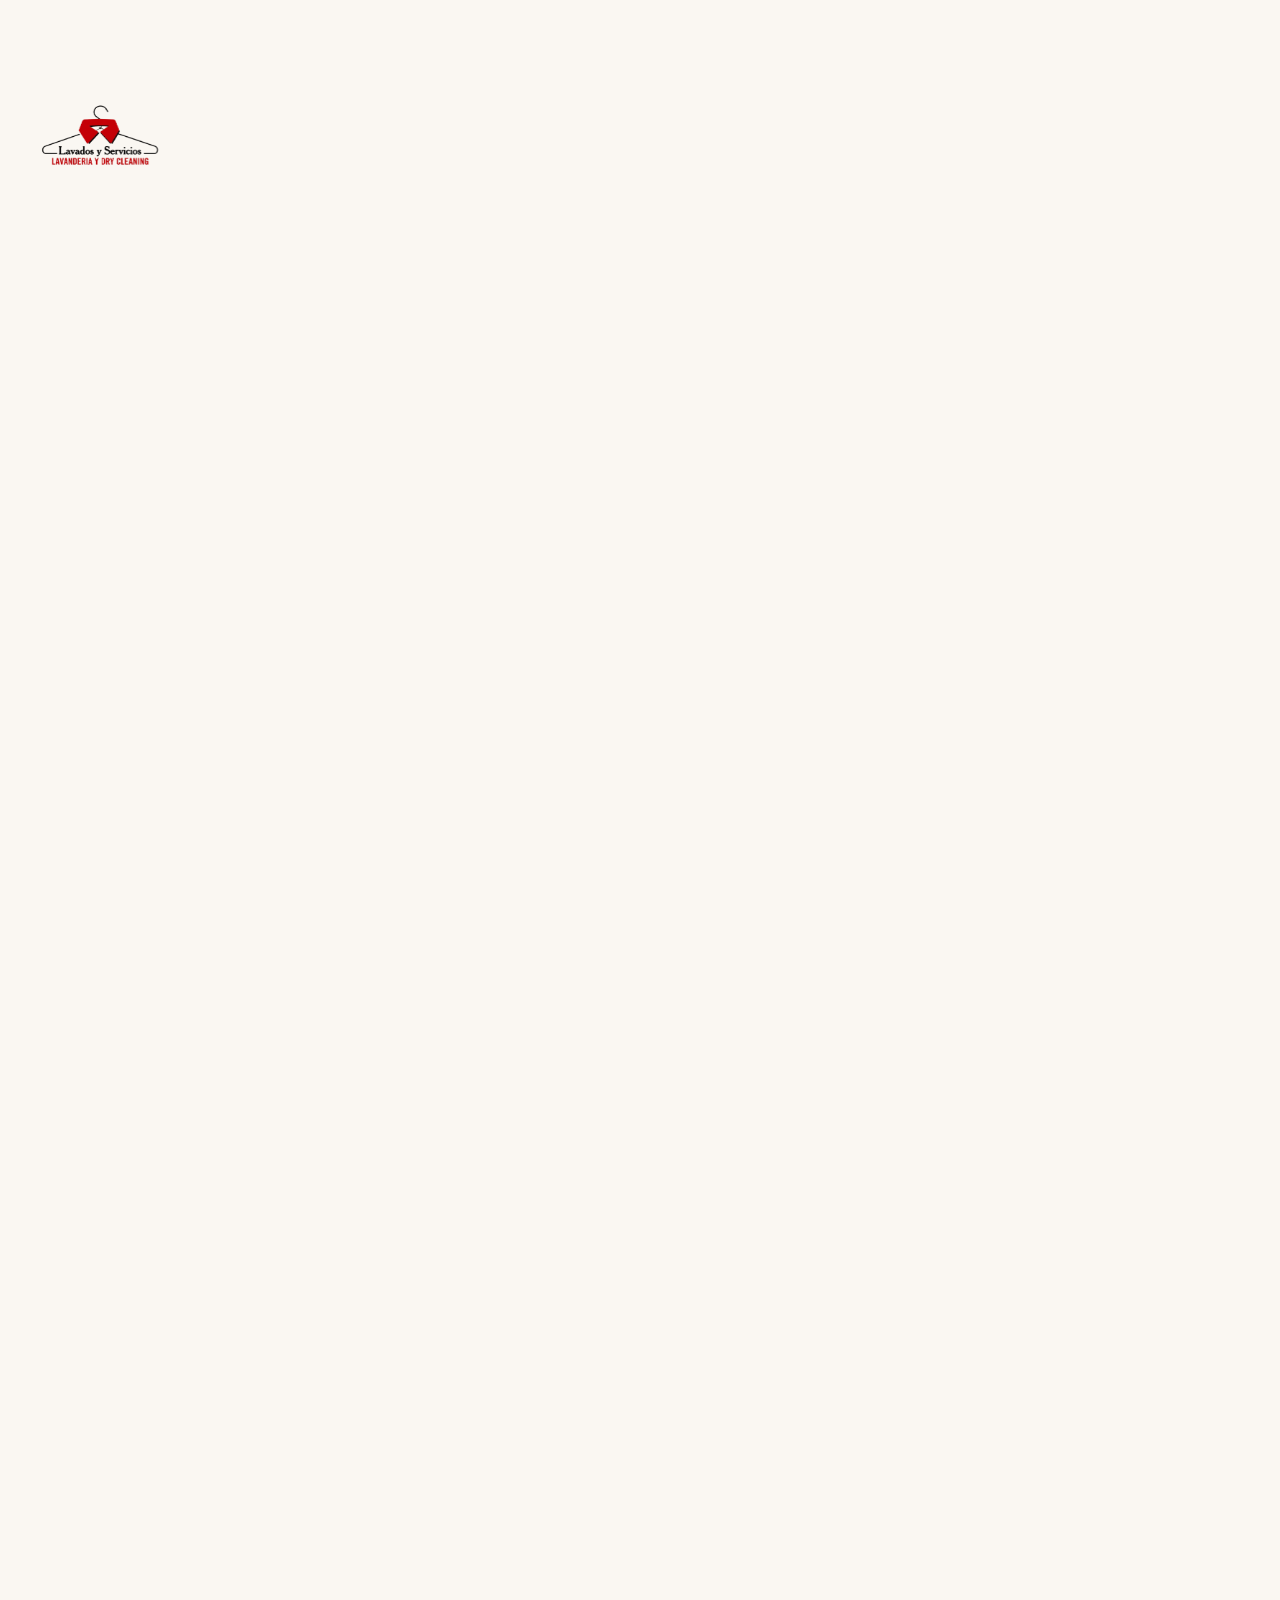
==== commit 6960e90d: "nuevo diseño" ====
--- a/index.html
+++ b/index.html
@@ -10,211 +10,261 @@
     <!-- Google Fonts -->
     <link rel="preconnect" href="https://fonts.googleapis.com">
     <link rel="preconnect" href="https://fonts.gstatic.com" crossorigin>
-    <link href="https://fonts.googleapis.com/css2?family=Playfair+Display:wght@600;700&family=Poppins:wght@300;400;500;600&display=swap" rel="stylesheet">
+    <link href="https://fonts.googleapis.com/css2?family=Cormorant+Garamond:wght@400;500;600;700&family=DM+Sans:ital,wght@0,300;0,400;0,500;1,400&display=swap" rel="stylesheet">
 
     <!-- Font Awesome -->
     <link rel="stylesheet" href="https://cdnjs.cloudflare.com/ajax/libs/font-awesome/6.5.2/css/all.min.css">
 </head>
 <body>
+
     <!-- PANTALLA DE CARGA -->
-<div class="loader">
-    <img src="img/logo2.png" alt="Logo Dry Cleaning">
-</div>
-
-<div id="contenido">
- <!-- NAVBAR -->
-    <header>
-        <nav class="navbar">
-           <div class="logo">
-                <img src="img/logo2.png" alt="Logo Dry Cleaning">
-            </div>
-
-            <div class="menu-toggle">
-                <i class="fa-solid fa-bars"></i>
-            </div>
-
-            <ul class="nav-links">
-                <li><a href="#inicio">Inicio</a></li>
-                 <li><a href="#nosotros">Nosotros</a></li>
-                <li><a href="#servicios">Servicios</a></li>
-                 <li><a href="promociones.html">promociones</a></li>
-                <li><a href="precios.html">Precios</a></li>
-                <li><a href="#contacto">Contacto</a></li>
-            </ul>
-
-            <a href="#contacto" class="btn-nav">Cotizar</a>
-
-        </nav>
-    </header>
- <!-- HERO SECTION -->
-    <section class="hero" id="inicio">
-
-        <div class="hero-content">
-            <h2>Cuidamos tus prendas como nuevas</h2>
-
-            <p>
-                Servicio profesional de lavado, secado y planchado con atención rápida,
-                confiable y de calidad.
-            </p>
-
-            <div class="hero-buttons">
-                <a href="#contacto" class="btn-primary">Solicitar Servicio</a>
-                <a href="https://wa.me/50247481835" class="btn-secondary">
-                    <i class="fa-brands fa-whatsapp"></i>
-                    Atención personalizada
-                </a>
-            </div>
+    <div class="loader">
+        <img src="img/logo2.png" alt="Logo Dry Cleaning">
+    </div>
+
+    <div id="contenido">
+
+        <!-- NAVBAR -->
+        <header>
+            <nav class="navbar">
+                <div class="logo">
+                    <div class="logo-dot"></div>
+                    <img src="img/logo2.png" alt="Logo Dry Cleaning">
+                </div>
+
+                <div class="menu-toggle">
+                    <i class="fa-solid fa-bars"></i>
+                </div>
+
+                <ul class="nav-links">
+                    <li><a href="#inicio">Inicio</a></li>
+                    <li><a href="#nosotros">Nosotros</a></li>
+                    <li><a href="#servicios">Servicios</a></li>
+                    <li><a href="promociones.html">Promociones</a></li>
+                    <li><a href="precios.html">Precios</a></li>
+                    <li><a href="#contacto">Contacto</a></li>
+                </ul>
+
+                <a href="#contacto" class="btn-nav">Cotizar</a>
+            </nav>
+        </header>
+
+        <!-- HERO -->
+        <section class="hero" id="inicio">
+            <div class="hero-bg"></div>
+            <div class="hero-accent"></div>
+            <div class="hero-content">
+                <div class="hero-badge">
+                    <i class="fa-solid fa-star"></i> Servicio profesional en Guatemala
+                </div>
+                <h1>Cuidamos tus<br>prendas <em>como nuevas</em></h1>
+                <p>Servicio profesional de lavado, secado y planchado con atención rápida, confiable y de calidad.</p>
+                <div class="hero-btns">
+                    <a href="#contacto" class="btn-primary">Solicitar Servicio</a>
+                    <a href="https://wa.me/50247481835" class="btn-wa">
+                        <i class="fa-brands fa-whatsapp"></i> Atención personalizada
+                    </a>
+                </div>
+            </div>
+            <div class="hero-stats">
+                <div class="stat">
+                    <span class="stat-num">+500</span>
+                    <div class="stat-label">Clientes</div>
+                </div>
+                <div class="stat">
+                    <span class="stat-num">10+</span>
+                    <div class="stat-label">Servicios</div>
+                </div>
+                <div class="stat">
+                    <span class="stat-num">100%</span>
+                    <div class="stat-label">Garantía</div>
+                </div>
+            </div>
+        </section>
+
+        <!-- MARQUEE / BANDA DE SERVICIOS -->
+        <div class="marquee-bar">
+            <span class="marquee-star">✦</span>
+            <div class="marquee-wrap">
+                <div class="marquee-track">
+                    <span>Lavado Institucional</span><span class="marquee-star">✦</span>
+                    <span>Dry Cleaning</span><span class="marquee-star">✦</span>
+                    <span>Planchado</span><span class="marquee-star">✦</span>
+                    <span>Edredones</span><span class="marquee-star">✦</span>
+                    <span>Servicio a Domicilio Gratis</span><span class="marquee-star">✦</span>
+                    <span>Mantelería y Toallas</span><span class="marquee-star">✦</span>
+                    <span>Costuras</span><span class="marquee-star">✦</span>
+                    <!-- Duplicado para loop infinito -->
+                    <span>Lavado Institucional</span><span class="marquee-star">✦</span>
+                    <span>Dry Cleaning</span><span class="marquee-star">✦</span>
+                    <span>Planchado</span><span class="marquee-star">✦</span>
+                    <span>Edredones</span><span class="marquee-star">✦</span>
+                    <span>Servicio a Domicilio Gratis</span><span class="marquee-star">✦</span>
+                    <span>Mantelería y Toallas</span><span class="marquee-star">✦</span>
+                    <span>Costuras</span><span class="marquee-star">✦</span>
+                </div>
+            </div>
+            <span class="marquee-star">✦</span>
         </div>
 
-    </section>
-
-       <!-- NOSOTROS -->
-    <section class="about" id="nosotros">
-
-        <div class="about-content">
-            <h2>Sobre Nosotros</h2>
-
-            <p>
-                En Lavados y Servicios Dry Cleaning trabajamos para brindar limpieza profesional,
-                puntualidad y el mejor cuidado para cada prenda.
-            </p>
-
-            <p>
-                Nuestro objetivo es ofrecer un servicio elegante, rápido y confiable
-                para todos nuestros clientes.
-            </p>
-        </div>
-
-    </section>
-
-<!-- SERVICIOS -->
-    <section class="services" id="servicios">
-
-        <h2 class="section-title">Nuestros Servicios</h2>
-
-        <div class="services-container">
-
-            <div class="card">
-                <i class="fa-solid fa-shirt"></i>
-                <h3>Lavado Institucional e Industrial</h3>
-                <p>Limpieza profesional para todo tipo de prendas.</p>
-                 <a href="lavado.html" class="btn-small">
-                    Ver información
-                </a>
-            </div>
-
-            <div class="card">
-                <i class="fa-solid fa-wind"></i>
-                <h3>Lavado y Secado</h3>
-                <p>Secado rápido y seguro para tus prendas.</p>
-
-                <a href="precios.html" class="btn-small">
-                    Ver Lista de Precios
-                </a>
-            </div>
-
-            <div class="card">
-                <i class="fa-solid fa-shirt"></i>
-                <h3>Planchado</h3>
-                <p>Acabados impecables y presentación elegante.</p>
-                 <a href="precios.html" class="btn-small">
-                    Ver Lista de Precios
-                </a>
-            </div>
-            <div class="card">
-                <i class="fa-solid fa-bed"></i>
-                <h3>Edredones</h3>
-                <p>Lavado profundo para prendas grandes.</p>
-                 <a href="precios.html" class="btn-small">
-                    Ver Lista de Precios
-                </a>
-            </div>
-
-            <div class="card">
-                <i class="fa-solid fa-soap"></i>
-                <h3>Mantelería y Toallas</h3>
-                <p>Ideal para negocios y eventos.</p>
-                 <a href="precios.html" class="btn-small">
-                    Ver Lista de Precios
-                </a>
-            </div>
-
-            <div class="card">
-                <i class="fa-solid fa-scissors"></i>
-                <h3>Costuras</h3>
-                <p>Ideal para costuras menores.</p>
-                 <a href="precios.html" class="btn-small">
-                    Ver Lista de Precios
-                </a>
-            </div>
-
-            <div class="card">
-                <i class="fa-solid fa-scissors"></i>
-                <h3>dry Cleaning</h3>
-                <p>Ideal para costuras menores.</p>
-                 <a href="drycleanin.html" class="btn-small">
-                    Ver información
-                </a>
-            </div>
-
-             <div class="card">
-                <i class="fa-solid fa-truck"></i>
-                <h3>Otros servicios</h3>
-                <p>haz click para ver otros servicios.</p>
-                 <a href="servicios.html" class="btn-small">
-                    Ver servicios
-                </a>
-            </div>
-
-             <div class="card">
-                <i class="fa-solid fa-truck"></i>
-                <h3>Servicio a Domicilio gratis</h3>
-                <p>Recogemos y entregamos tus prendas.</p>
-            </div>
-
-        </div>
-</section>
-
-     <!-- CONTACTO -->
-    <section class="contact" id="contacto">
-
-        <h2 class="section-title">Contáctanos</h2>
-
-        <div class="contact-container">
-
-            <div class="contact-info">
-                <p><i class="fa-brands fa-whatsapp"></i> +502 4748-1835</p>
-                <p><i class="fa-brands fa-instagram"></i> @</p>
-                <p><i class="fa-solid fa-location-dot"></i> Ciudad, Guatemala</p>
-            </div>
-
-            <form>
-                <input type="text" placeholder="Nombre" required>
-                <input type="tel" placeholder="número de telefono" required>
-                <textarea placeholder="Escribe tu mensaje"></textarea>
-                <button type="submit">Enviar</button>
-            </form>
-
-        </div>
-
-    </section>
- <!-- FOOTER -->
-    <footer>
-        <p>© 2026 Lavados y Servicios Dry Cleaning | Todos los derechos reservados</p>
-    </footer>
-
-
-    <!-- BOTON WHATSAPP -->
-    <a href="https://wa.me/50247481835" class="whatsapp-float">
-        <i class="fa-brands fa-whatsapp"></i>
-    </a>
-
-    <a href="tel:+50223672867" class="pbx-float">
-        <i class="fa-solid fa-phone"></i>
-    </a>
-
-</div>
+        <!-- NOSOTROS -->
+        <section class="about" id="nosotros">
+            <div class="about-text">
+                <div class="section-label">Sobre Nosotros</div>
+                <h2>Elegancia en cada prenda que tratamos</h2>
+                <p>En Lavados y Servicios Dry Cleaning trabajamos para brindar limpieza profesional, puntualidad y el mejor cuidado para cada prenda.</p>
+                <p>Nuestro objetivo es ofrecer un servicio elegante, rápido y confiable para todos nuestros clientes en Guatemala.</p>
+            </div>
+            <div class="about-visual">
+                <div class="about-img"></div>
+                <div class="about-tag">
+                    <p>"Cada prenda merece el cuidado que merece su dueño."</p>
+                    <cite>— Lavados &amp; Servicios Dry Cleaning</cite>
+                </div>
+            </div>
+        </section>
+
+        <!-- SERVICIOS -->
+        <section class="services" id="servicios">
+            <div class="section-label light">Lo que ofrecemos</div>
+            <h2 class="section-title-light">Nuestros Servicios</h2>
+
+            <div class="services-grid">
+                <div class="service-item">
+                    <div class="service-icon"><i class="fa-solid fa-shirt"></i></div>
+                    <h3>Lavado Institucional e Industrial</h3>
+                    <p>Limpieza profesional para todo tipo de prendas a gran escala.</p>
+                    <a href="lavado.html" class="service-link">Ver información <i class="fa-solid fa-arrow-right"></i></a>
+                </div>
+                <div class="service-item">
+                    <div class="service-icon"><i class="fa-solid fa-wind"></i></div>
+                    <h3>Lavado y Secado</h3>
+                    <p>Secado rápido y seguro con los mejores equipos del mercado.</p>
+                    <a href="precios.html" class="service-link">Ver precios <i class="fa-solid fa-arrow-right"></i></a>
+                </div>
+                <div class="service-item">
+                    <div class="service-icon"><i class="fa-solid fa-fire-flame-simple"></i></div>
+                    <h3>Planchado</h3>
+                    <p>Acabados impecables y presentación elegante en cada prenda.</p>
+                    <a href="precios.html" class="service-link">Ver precios <i class="fa-solid fa-arrow-right"></i></a>
+                </div>
+                <div class="service-item">
+                    <div class="service-icon"><i class="fa-solid fa-bed"></i></div>
+                    <h3>Edredones</h3>
+                    <p>Lavado profundo especializado para prendas grandes.</p>
+                    <a href="precios.html" class="service-link">Ver precios <i class="fa-solid fa-arrow-right"></i></a>
+                </div>
+                <div class="service-item">
+                    <div class="service-icon"><i class="fa-solid fa-soap"></i></div>
+                    <h3>Mantelería y Toallas</h3>
+                    <p>Ideal para negocios, hoteles y eventos especiales.</p>
+                    <a href="precios.html" class="service-link">Ver precios <i class="fa-solid fa-arrow-right"></i></a>
+                </div>
+                <div class="service-item">
+                    <div class="service-icon"><i class="fa-solid fa-scissors"></i></div>
+                    <h3>Costuras</h3>
+                    <p>Reparaciones y costuras menores con acabado profesional.</p>
+                    <a href="precios.html" class="service-link">Ver precios <i class="fa-solid fa-arrow-right"></i></a>
+                </div>
+                <div class="service-item">
+                    <div class="service-icon"><i class="fa-solid fa-star"></i></div>
+                    <h3>Dry Cleaning</h3>
+                    <p>Limpieza en seco para prendas delicadas y de alta calidad.</p>
+                    <a href="drycleanin.html" class="service-link">Ver información <i class="fa-solid fa-arrow-right"></i></a>
+                </div>
+                <div class="service-item">
+                    <div class="service-icon"><i class="fa-solid fa-ellipsis"></i></div>
+                    <h3>Otros Servicios</h3>
+                    <p>Tenemos más servicios disponibles para ti.</p>
+                    <a href="servicios.html" class="service-link">Ver todos <i class="fa-solid fa-arrow-right"></i></a>
+                </div>
+                <div class="service-item highlight">
+                    <div class="service-icon"><i class="fa-solid fa-truck"></i></div>
+                    <h3>Servicio a Domicilio</h3>
+                    <p>Recogemos y entregamos tus prendas — <strong>sin costo adicional</strong>.</p>
+                    <a href="#contacto" class="service-link">Solicitar <i class="fa-solid fa-arrow-right"></i></a>
+                </div>
+            </div>
+        </section>
+
+        <!-- CONTACTO -->
+        <section class="contact" id="contacto">
+            <div class="contact-inner">
+                <div class="contact-info-col">
+                    <div class="section-label">Contáctanos</div>
+                    <h2>¿Listo para un<br>servicio de primera?</h2>
+                    <p>Escríbenos o llámanos, respondemos rápido. También puedes venir directamente a nuestras instalaciones.</p>
+
+                    <div class="contact-detail">
+                        <div class="detail-icon"><i class="fa-brands fa-whatsapp"></i></div>
+                        <div class="detail-text">
+                            <p>WhatsApp</p>
+                            <p>+502 4748-1835</p>
+                        </div>
+                    </div>
+                    <div class="contact-detail">
+                        <div class="detail-icon"><i class="fa-solid fa-phone"></i></div>
+                        <div class="detail-text">
+                            <p>Teléfono</p>
+                            <p>+502 2367-2867</p>
+                        </div>
+                    </div>
+                    <div class="contact-detail">
+                        <div class="detail-icon"><i class="fa-brands fa-instagram"></i></div>
+                        <div class="detail-text">
+                            <p>Instagram</p>
+                            <p>@drycleaninggt</p>
+                        </div>
+                    </div>
+                    <div class="contact-detail">
+                        <div class="detail-icon"><i class="fa-solid fa-location-dot"></i></div>
+                        <div class="detail-text">
+                            <p>Ubicación</p>
+                            <p>Ciudad de Guatemala</p>
+                        </div>
+                    </div>
+                </div>
+
+                <div class="contact-form">
+                    <form>
+                        <div class="form-row">
+                            <div class="form-field">
+                                <label for="nombre">Nombre</label>
+                                <input type="text" id="nombre" placeholder="Tu nombre" required>
+                            </div>
+                            <div class="form-field">
+                                <label for="telefono">Teléfono</label>
+                                <input type="tel" id="telefono" placeholder="Tu número" required>
+                            </div>
+                        </div>
+                        <div class="form-field">
+                            <label for="mensaje">Mensaje</label>
+                            <textarea id="mensaje" placeholder="¿En qué podemos ayudarte?"></textarea>
+                        </div>
+                        <button type="submit" class="btn-send">Enviar mensaje</button>
+                    </form>
+                </div>
+            </div>
+        </section>
+
+        <!-- FOOTER -->
+        <footer>
+            <div class="footer-logo">Dry Cleaning</div>
+            <p>© 2026 Lavados y Servicios Dry Cleaning · Todos los derechos reservados</p>
+        </footer>
+
+        <!-- BOTÓN WHATSAPP FLOTANTE -->
+        <a href="https://wa.me/50247481835" class="float-btn float-wa" aria-label="WhatsApp">
+            <i class="fa-brands fa-whatsapp"></i>
+        </a>
+
+        <!-- BOTÓN TELÉFONO FLOTANTE -->
+        <a href="tel:+50223672867" class="float-btn float-call" aria-label="Llamar">
+            <i class="fa-solid fa-phone"></i>
+        </a>
+
+    </div><!-- fin #contenido -->
+
     <script src="scrip.js"></script>
 </body>
-
 </html>
--- a/style.css
+++ b/style.css
@@ -1,650 +1,832 @@
-/* logo */
-.logo img{
-    width: 140px;
-    height: auto;
-    max-width: 100%;
-}
-*{
+/* ===========================
+   RESET Y BASE
+=========================== */
+*, *::before, *::after {
     margin: 0;
     padding: 0;
     box-sizing: border-box;
     scroll-behavior: smooth;
 }
 
-body{
-    font-family: 'Poppins', sans-serif;
-    background: #F2E9D8;
-    color: #333;
-}
-
-/* NAVBAR */
-.navbar{
+:root {
+    --cream:   #FAF7F2;
+    --warm:    #F0E8D8;
+    --brown:   #8C5C32;
+    --red:     #A60321;
+    --red-dark:#8B021B;
+    --gold:    #C9913A;
+    --gold-lt: #E8C06A;
+    --dark:    #1A1108;
+    --text:    #3D2B1F;
+    --muted:   #5A3E2B;
+}
+
+body {
+    font-family: 'DM Sans', sans-serif;
+    background: var(--cream);
+    color: var(--text);
+    overflow-x: hidden;
+}
+
+a { text-decoration: none; color: inherit; }
+
+img { max-width: 100%; height: auto; display: block; }
+
+/* ===========================
+   LOADER
+=========================== */
+.loader {
+    position: fixed;
+    inset: 0;
+    background: var(--cream);
+    display: flex;
+    justify-content: center;
+    align-items: center;
+    z-index: 99999;
+}
+
+.loader img {
+    width: 280px;
+    animation: moverLogo 3s forwards;
+}
+
+#contenido {
+    opacity: 0;
+    transition: opacity 1s ease;
+}
+
+#contenido.show {
+    opacity: 1;
+}
+
+@keyframes moverLogo {
+    0%   { transform: translate(0,0) scale(1); }
+    65%  { transform: translate(0,0) scale(1); }
+    100% { transform: translate(-42vw,-35vh) scale(0.45); }
+}
+
+/* ===========================
+   NAVBAR
+=========================== */
+.navbar {
     width: 100%;
     display: flex;
+    align-items: center;
     justify-content: space-between;
-    align-items: center;
-    padding: 20px 8%;
-    background: #8C5C3;
+    padding: 18px 6%;
+    background: rgba(250,247,242,0.92);
+    backdrop-filter: blur(12px);
+    -webkit-backdrop-filter: blur(12px);
+    border-bottom: 1px solid rgba(140,92,50,0.15);
     position: sticky;
     top: 0;
     z-index: 1000;
 }
-.logo{
-    color: white;
-    font-family: 'Playfair Display', serif;
-    font-size: 2rem;
-}
-
-.nav-links{
-    display: flex;
-    gap: 30px;
+
+.logo {
+    display: flex;
+    align-items: center;
+    gap: 10px;
+}
+
+.logo img {
+    width: 130px;
+    height: auto;
+}
+
+.logo-dot {
+    width: 8px;
+    height: 8px;
+    border-radius: 50%;
+    background: var(--red);
+    flex-shrink: 0;
+}
+
+.nav-links {
+    display: flex;
+    gap: 32px;
     list-style: none;
 }
 
-.nav-links a{
-    text-decoration: none;
-    color: black;
+.nav-links a {
+    font-size: 0.8rem;
     font-weight: 500;
-    transition: 0.3s;
-}
-
-.nav-links a:hover{
-    color: #D9A577;
-}
-.btn-nav{
-    background: #D9A577;
-    color: white;
-    padding: 10px 20px;
-    border-radius: 30px;
-    text-decoration: none;
-    transition: 0.3s;
-}
-
-.btn-nav:hover{
-    background: #D97B66;
-}
-/* HERO */
-.hero{
-    height: 80vh;
+    letter-spacing: 0.07em;
+    text-transform: uppercase;
+    color: var(--text);
+    opacity: 0.65;
+    transition: opacity 0.2s;
+}
+
+.nav-links a:hover { opacity: 1; }
+
+.btn-nav {
+    background: var(--red);
+    color: white;
+    padding: 10px 22px;
+    border-radius: 4px;
+    font-size: 0.78rem;
+    font-weight: 500;
+    letter-spacing: 0.06em;
+    text-transform: uppercase;
+    transition: background 0.2s, transform 0.15s;
+}
+
+.btn-nav:hover {
+    background: var(--red-dark);
+    transform: translateY(-1px);
+}
+
+/* Hamburguesa */
+.menu-toggle {
+    display: none;
+    font-size: 1.6rem;
+    color: var(--dark);
+    cursor: pointer;
+}
+
+/* ===========================
+   HERO
+=========================== */
+.hero {
+    position: relative;
+    min-height: 88vh;
+    display: flex;
+    align-items: center;
+    overflow: hidden;
+}
+
+.hero-bg {
+    position: absolute;
+    inset: 0;
     background:
-        linear-gradient(rgba(0,0,0,0.5), rgba(0,0,0,0.5)),
-        url('https://images.unsplash.com/photo-1517677208171-0bc6725a3e60?q=80&w=2070&auto=format&fit=crop');
-    background-size: cover;
-    background-position: center;
-
+        linear-gradient(105deg, rgba(26,17,8,0.82) 0%, rgba(26,17,8,0.45) 55%, rgba(26,17,8,0.2) 100%),
+        url('https://images.unsplash.com/photo-1517677208171-0bc6725a3e60?q=80&w=2070') center/cover no-repeat;
+}
+
+.hero-accent {
+    position: absolute;
+    right: 0; bottom: 0;
+    width: 45%; height: 100%;
+    background: linear-gradient(to left, rgba(201,145,58,0.07), transparent);
+    pointer-events: none;
+}
+
+.hero-content {
+    position: relative;
+    z-index: 2;
+    padding: 0 6%;
+    max-width: 700px;
+}
+
+.hero-badge {
+    display: inline-flex;
+    align-items: center;
+    gap: 8px;
+    background: rgba(201,145,58,0.18);
+    border: 1px solid rgba(201,145,58,0.4);
+    color: var(--gold-lt);
+    font-size: 0.7rem;
+    letter-spacing: 0.1em;
+    text-transform: uppercase;
+    padding: 6px 14px;
+    border-radius: 2px;
+    margin-bottom: 28px;
+}
+
+.hero-badge i { font-size: 0.6rem; }
+
+.hero-content h1 {
+    font-family: 'Cormorant Garamond', serif;
+    font-size: clamp(2.8rem, 5.5vw, 4.8rem);
+    font-weight: 600;
+    line-height: 1.08;
+    color: white;
+    margin-bottom: 20px;
+    letter-spacing: -0.01em;
+}
+
+.hero-content h1 em {
+    color: var(--gold-lt);
+    font-style: normal;
+}
+
+.hero-content p {
+    font-size: 1.05rem;
+    line-height: 1.75;
+    color: rgba(255,255,255,0.72);
+    margin-bottom: 38px;
+    max-width: 480px;
+}
+
+.hero-btns {
+    display: flex;
+    gap: 14px;
+    flex-wrap: wrap;
+}
+
+.btn-primary {
+    background: var(--red);
+    color: white;
+    padding: 14px 30px;
+    border-radius: 4px;
+    font-size: 0.85rem;
+    font-weight: 500;
+    letter-spacing: 0.04em;
+    transition: background 0.2s, transform 0.15s;
+}
+
+.btn-primary:hover {
+    background: var(--red-dark);
+    transform: translateY(-2px);
+}
+
+.btn-wa {
+    display: flex;
+    align-items: center;
+    gap: 8px;
+    background: rgba(255,255,255,0.1);
+    border: 1px solid rgba(255,255,255,0.25);
+    color: white;
+    padding: 14px 26px;
+    border-radius: 4px;
+    font-size: 0.85rem;
+    backdrop-filter: blur(6px);
+    transition: background 0.2s;
+}
+
+.btn-wa:hover { background: rgba(255,255,255,0.18); }
+
+.hero-stats {
+    position: absolute;
+    bottom: 48px;
+    right: 6%;
+    z-index: 2;
+    display: flex;
+    gap: 40px;
+}
+
+.stat { text-align: center; }
+
+.stat-num {
+    display: block;
+    font-family: 'Cormorant Garamond', serif;
+    font-size: 2.2rem;
+    font-weight: 600;
+    color: var(--gold-lt);
+    line-height: 1;
+}
+
+.stat-label {
+    font-size: 0.68rem;
+    letter-spacing: 0.1em;
+    text-transform: uppercase;
+    color: rgba(255,255,255,0.5);
+    margin-top: 4px;
+}
+
+/* ===========================
+   MARQUEE / BANDA
+=========================== */
+.marquee-bar {
+    display: flex;
+    align-items: center;
+    gap: 16px;
+    padding: 20px 6%;
+    background: var(--brown);
+    overflow: hidden;
+    white-space: nowrap;
+}
+
+.marquee-star {
+    flex-shrink: 0;
+    color: rgba(255,255,255,0.35);
+    font-size: 0.8rem;
+}
+
+.marquee-wrap {
+    overflow: hidden;
+    flex: 1;
+    display: flex;
+}
+
+.marquee-track {
+    display: flex;
+    gap: 36px;
+    animation: marquee 20s linear infinite;
+    flex-shrink: 0;
+}
+
+.marquee-track span {
+    font-size: 0.75rem;
+    letter-spacing: 0.1em;
+    text-transform: uppercase;
+    color: rgba(255,255,255,0.65);
+    flex-shrink: 0;
+}
+
+@keyframes marquee {
+    from { transform: translateX(0); }
+    to   { transform: translateX(-50%); }
+}
+
+/* ===========================
+   NOSOTROS
+=========================== */
+.about {
+    padding: 100px 6%;
+    display: grid;
+    grid-template-columns: 1fr 1fr;
+    gap: 80px;
+    align-items: center;
+}
+
+.section-label {
+    font-size: 0.7rem;
+    letter-spacing: 0.12em;
+    text-transform: uppercase;
+    color: var(--gold);
+    font-weight: 500;
+    margin-bottom: 14px;
+}
+
+.section-label.light { color: var(--gold-lt); }
+
+.about h2 {
+    font-family: 'Cormorant Garamond', serif;
+    font-size: clamp(2rem, 3.5vw, 3rem);
+    font-weight: 600;
+    color: var(--dark);
+    line-height: 1.2;
+    margin-bottom: 24px;
+}
+
+.about p {
+    font-size: 0.95rem;
+    line-height: 1.8;
+    color: var(--muted);
+    margin-bottom: 16px;
+}
+
+.about-visual {
+    position: relative;
+    background: var(--brown);
+    border-radius: 2px;
+    aspect-ratio: 4 / 5;
+    overflow: hidden;
+}
+
+.about-img {
+    width: 100%;
+    height: 100%;
+    background: url('https://images.unsplash.com/photo-1545173168-9f1947eebb7f?q=80&w=800') center/cover no-repeat;
+    opacity: 0.55;
+}
+
+.about-tag {
+    position: absolute;
+    bottom: 24px;
+    left: 24px;
+    right: 24px;
+    background: rgba(26,17,8,0.82);
+    backdrop-filter: blur(8px);
+    border: 1px solid rgba(201,145,58,0.3);
+    padding: 20px;
+    border-radius: 2px;
+}
+
+.about-tag p {
+    color: white;
+    font-size: 0.85rem;
+    line-height: 1.6;
+    font-style: italic;
+}
+
+.about-tag cite {
+    color: var(--gold);
+    font-size: 0.7rem;
+    margin-top: 8px;
+    display: block;
+    font-style: normal;
+    letter-spacing: 0.06em;
+}
+
+/* ===========================
+   SERVICIOS
+=========================== */
+.services {
+    padding: 100px 6%;
+    background: var(--dark);
+}
+
+.section-title-light {
+    font-family: 'Cormorant Garamond', serif;
+    font-size: clamp(2rem, 3.5vw, 3rem);
+    font-weight: 600;
+    color: white;
+    margin-bottom: 56px;
+    text-align: center;
+}
+
+.services-grid {
+    display: grid;
+    grid-template-columns: repeat(3, 1fr);
+    border: 1px solid rgba(255,255,255,0.06);
+}
+
+.service-item {
+    padding: 38px 30px;
+    background: var(--dark);
+    border-right: 1px solid rgba(255,255,255,0.06);
+    border-bottom: 1px solid rgba(255,255,255,0.06);
+    transition: background 0.25s;
+    cursor: default;
+}
+
+.service-item:hover { background: #231508; }
+
+.service-item.highlight {
+    background: rgba(166,3,33,0.08);
+    border-color: rgba(166,3,33,0.2);
+}
+
+.service-item.highlight:hover { background: rgba(166,3,33,0.15); }
+
+.service-icon {
+    width: 44px;
+    height: 44px;
+    border: 1px solid rgba(201,145,58,0.3);
+    border-radius: 3px;
     display: flex;
     align-items: center;
     justify-content: center;
-
-    text-align: center;
-    padding: 20px;
-}
-
-.hero-content{
-    color: white;
-    max-width: 800px;
-}
-.hero-content h2{
-    font-size: 4rem;
+    color: var(--gold);
+    font-size: 1.1rem;
     margin-bottom: 20px;
-    font-family: 'Playfair Display', serif;
-}
-
-.hero-content p{
+    transition: background 0.2s, border-color 0.2s;
+}
+
+.service-item:hover .service-icon {
+    background: rgba(201,145,58,0.1);
+    border-color: rgba(201,145,58,0.55);
+}
+
+.service-item h3 {
+    font-family: 'Cormorant Garamond', serif;
+    font-size: 1.15rem;
+    font-weight: 600;
+    color: white;
+    margin-bottom: 10px;
+    line-height: 1.3;
+}
+
+.service-item p {
+    font-size: 0.82rem;
+    color: rgba(255,255,255,0.42);
+    line-height: 1.7;
+    margin-bottom: 18px;
+}
+
+.service-item strong { color: rgba(255,255,255,0.7); font-weight: 500; }
+
+.service-link {
+    font-size: 0.7rem;
+    letter-spacing: 0.08em;
+    text-transform: uppercase;
+    color: var(--gold);
+    opacity: 0.6;
+    display: inline-flex;
+    align-items: center;
+    gap: 6px;
+    transition: opacity 0.2s;
+}
+
+.service-link i { font-size: 0.6rem; }
+
+.service-item:hover .service-link { opacity: 1; }
+
+/* ===========================
+   CONTACTO
+=========================== */
+.contact {
+    padding: 100px 6%;
+    background: var(--warm);
+}
+
+.contact-inner {
+    display: grid;
+    grid-template-columns: 1fr 1.3fr;
+    gap: 80px;
+    max-width: 1100px;
+    margin: 0 auto;
+    align-items: start;
+}
+
+.contact-info-col h2 {
+    font-family: 'Cormorant Garamond', serif;
+    font-size: clamp(1.8rem, 3vw, 2.6rem);
+    font-weight: 600;
+    color: var(--dark);
+    margin-bottom: 20px;
+    line-height: 1.2;
+}
+
+.contact-info-col > p {
+    font-size: 0.9rem;
+    color: var(--muted);
+    line-height: 1.8;
+    margin-bottom: 36px;
+}
+
+.contact-detail {
+    display: flex;
+    align-items: center;
+    gap: 14px;
+    padding: 16px 0;
+    border-bottom: 1px solid rgba(140,92,50,0.15);
+}
+
+.contact-detail:last-of-type { border: none; }
+
+.detail-icon {
+    width: 40px;
+    height: 40px;
+    flex-shrink: 0;
+    border: 1px solid rgba(140,92,50,0.3);
+    border-radius: 3px;
+    display: flex;
+    align-items: center;
+    justify-content: center;
+    color: var(--brown);
+    font-size: 0.95rem;
+}
+
+.detail-text p:first-child {
+    font-size: 0.68rem;
+    text-transform: uppercase;
+    letter-spacing: 0.08em;
+    color: var(--gold);
+    margin-bottom: 2px;
+}
+
+.detail-text p:last-child {
+    font-size: 0.9rem;
+    color: var(--dark);
+    font-weight: 500;
+}
+
+.contact-form {
+    background: white;
+    padding: 40px;
+    border-radius: 4px;
+    border: 1px solid rgba(140,92,50,0.12);
+}
+
+.form-row {
+    display: grid;
+    grid-template-columns: 1fr 1fr;
+    gap: 16px;
+    margin-bottom: 16px;
+}
+
+.form-field {
+    display: flex;
+    flex-direction: column;
+    gap: 6px;
+    margin-bottom: 16px;
+}
+
+.form-field:last-of-type { margin-bottom: 0; }
+
+.form-field label {
+    font-size: 0.7rem;
+    text-transform: uppercase;
+    letter-spacing: 0.08em;
+    color: #8A6040;
+    font-weight: 500;
+}
+
+.form-field input,
+.form-field textarea {
+    border: 1px solid rgba(140,92,50,0.2);
+    border-radius: 3px;
+    padding: 12px 14px;
+    font-family: 'DM Sans', sans-serif;
+    font-size: 0.88rem;
+    color: var(--dark);
+    background: var(--cream);
+    outline: none;
+    transition: border-color 0.2s;
+    width: 100%;
+}
+
+.form-field input:focus,
+.form-field textarea:focus {
+    border-color: var(--brown);
+}
+
+.form-field textarea {
+    resize: none;
+    height: 120px;
+}
+
+.btn-send {
+    width: 100%;
+    background: var(--red);
+    color: white;
+    border: none;
+    padding: 14px;
+    border-radius: 3px;
+    cursor: pointer;
+    font-family: 'DM Sans', sans-serif;
+    font-size: 0.82rem;
+    font-weight: 500;
+    letter-spacing: 0.06em;
+    text-transform: uppercase;
+    margin-top: 20px;
+    transition: background 0.2s, transform 0.15s;
+}
+
+.btn-send:hover {
+    background: var(--red-dark);
+    transform: translateY(-1px);
+}
+
+/* ===========================
+   FOOTER
+=========================== */
+footer {
+    background: var(--dark);
+    color: rgba(255,255,255,0.4);
+    padding: 28px 6%;
+    display: flex;
+    align-items: center;
+    justify-content: space-between;
+    gap: 20px;
+    font-size: 0.78rem;
+    letter-spacing: 0.04em;
+}
+
+.footer-logo {
+    font-family: 'Cormorant Garamond', serif;
     font-size: 1.2rem;
-    margin-bottom: 30px;
-}
-
-.hero-buttons{
-    display: flex;
+    color: white;
+    font-weight: 500;
+    flex-shrink: 0;
+}
+
+/* ===========================
+   BOTONES FLOTANTES
+=========================== */
+.float-btn {
+    position: fixed;
+    width: 54px;
+    height: 54px;
+    border-radius: 50%;
+    display: flex;
+    align-items: center;
     justify-content: center;
-    gap: 20px;
-    flex-wrap: wrap;
-}
-.btn-primary,
-.btn-secondary{
-    padding: 15px 30px;
-    border-radius: 40px;
-    text-decoration: none;
-    font-weight: bold;
-    transition: 0.3s;
-}
-
-.btn-primary{
-    background: #A60321;
-    color: white;
-}
-
-.btn-secondary{
+    font-size: 1.4rem;
+    color: white;
+    box-shadow: 0 4px 18px rgba(0,0,0,0.25);
+    z-index: 999;
+    transition: transform 0.2s;
+}
+
+.float-btn:hover { transform: scale(1.1); }
+
+.float-wa {
     background: #25D366;
-    color: white;
-}
-
-.btn-primary:hover,
-.btn-secondary:hover{
-    transform: translateY(-5px);
-}
-/* TITULOS */
-.section-title{
-    text-align: center;
-    font-size: 3rem;
-    margin-bottom: 50px;
-    color: #A60321;
-    font-family: 'Playfair Display', serif;
-}
-
-/* SERVICES */
-.services{
-    padding: 120px 8%;
-}
-
-.services-container{
-    display: grid;
-    grid-template-columns: repeat(auto-fit, minmax(250px, 1fr));
-    gap: 30px;
-}
-.card{
-    background: white;
-    padding: 40px 30px;
-    border-radius: 20px;
-    text-align: center;
-    transition: 0.4s;
-    box-shadow: 0 5px 20px rgba(0,0,0,0.1);
-}
-
-.card:hover{
-    transform: translateY(-10px);
-}
-
-.card i{
-    font-size: 3rem;
-    color: #A60321;
-    margin-bottom: 20px;
-}
-
-.card h3{
-    margin-bottom: 15px;
-}
-/* ABOUT */
-.about{
-    background: #8C5C32;
-    color: white;
-    padding: 120px 8%;
-    text-align: center;
-}
-
-.about-content{
-    max-width: 900px;
-    margin: auto;
-}
-
-.about h2{
-    font-size: 3rem;
-    margin-bottom: 30px;
-    font-family: 'Playfair Display', serif;
-}
-
-.about p{
-    font-size: 1.1rem;
-    line-height: 1.8;
-    margin-bottom: 20px;
-}
-
-/* CONTACT */
-.contact{
-    background: #D9A577;
-    padding: 120px 8%;
-}
-
-.contact-container{
-    display: grid;
-    grid-template-columns: repeat(auto-fit, minmax(300px, 1fr));
-    gap: 40px;
-}
-.contact-info p{
-    margin-bottom: 20px;
-    font-size: 1.1rem;
-}
-
-form{
-    display: flex;
-    flex-direction: column;
-    gap: 20px;
-}
-
-input,
-textarea{
-    padding: 15px;
-    border: none;
-    border-radius: 10px;
-    outline: none;
-}
-button{
-    background: #A60321;
-    color: white;
-    border: none;
-    padding: 15px;
-    border-radius: 30px;
-    cursor: pointer;
-    font-weight: bold;
-    transition: 0.3s;
-}
-
-button:hover{
-    background: #8C5C32;
-}
-
-/* FOOTER */
-footer{
-    background: #A60321;
-    color: white;
-    text-align: center;
-    padding: 20px;
-}
-/* WHATSAPP */
-.whatsapp-float{
-    position: fixed;
-    width: 60px;
-    height: 60px;
-    bottom: 30px;
-    right: 30px;
-    background: #25D366;
-    color: white;
-    border-radius: 50%;
-    display: flex;
-    align-items: center;
-    justify-content: center;
-    font-size: 2rem;
-    text-decoration: none;
-    box-shadow: 0 5px 15px rgba(0,0,0,0.2);
-    z-index: 1000;
-    transition: 0.3s;
-}
-
-.whatsapp-float:hover{
-    transform: scale(1.1);
-}
-
-/* pbx */
-.pbx-float{
-    position: fixed;
-    width: 60px;
-    height: 60px;
-    bottom: 100px;
-    right: 30px;
-    background: #253cd3;
-    color: white;
-    border-radius: 50%;
-    display: flex;
-    align-items: center;
-    justify-content: center;
-    font-size: 1rem;
-    text-decoration: none;
-    box-shadow: 0 5px 15px rgba(0,0,0,0.2);
-    z-index: 1000;
-    transition: 0.3s;
-}
-
-.pbx-float:hover{
-    transform: scale(1.1);
-}
-
-/* ========================= */
-/* RESPONSIVE TABLETS */
-/* ========================= */
-@media screen and (max-width: 1024px){
-
-    .navbar{
-        padding: 15px 5%;
+    bottom: 28px;
+    right: 28px;
+}
+
+.float-call {
+    background: #253CD3;
+    bottom: 94px;
+    right: 28px;
+}
+
+/* ===========================
+   RESPONSIVE — TABLET
+=========================== */
+@media screen and (max-width: 1024px) {
+    .navbar { padding: 16px 5%; }
+    .hero-stats { display: none; }
+    .about { grid-template-columns: 1fr; gap: 50px; }
+    .about-visual { aspect-ratio: 16/9; }
+    .services-grid { grid-template-columns: repeat(2,1fr); }
+    .contact-inner { grid-template-columns: 1fr; gap: 50px; }
+}
+
+/* ===========================
+   RESPONSIVE — MÓVIL
+=========================== */
+@media screen and (max-width: 768px) {
+
+    /* Navbar */
+    .navbar {
+        padding: 14px 20px;
+        position: relative;
     }
 
-    .hero-content h2{
-        font-size: 3rem;
-    }
-
-    .services,
-    .about,
-    .pricing,
-    .contact{
-        padding: 100px 5%;
-    }
-
-}
-
-/* ========================= */
-/* RESPONSIVE CELULARES */
-/* ========================= */
-@media screen and (max-width: 768px){
-
-    /* Navbar */
-    .navbar{
-        flex-direction: row;
-        justify-content: space-between;
-        align-items: center;
-        padding: 15px 20px;
-    }
-
-    .logo img{
-        width: 130px;
-    }
-
-    .nav-links{
-        flex-wrap: wrap;
-        justify-content: center;
-        gap: 15px;
-    }
-
-    .btn-nav{
-        display: none;
-    }
-
-    /* Hero */
-    .hero{
-        min-height: 100vh;
-        padding-top: 150px;
-    }
-
-    .hero-content h2{
-        font-size: 2.3rem;
-        line-height: 1.2;
-    }
-
-    .hero-content p{
-        font-size: 1rem;
-    }
-
-    .hero-buttons{
-        flex-direction: column;
-        align-items: center;
-    }
-
-    .btn-primary,
-    .btn-secondary{
-        width: 90%;
-        max-width: 300px;
-        text-align: center;
-    }
-
-    /* Títulos */
-    .section-title{
-        font-size: 2rem;
-    }
-
-    /* Servicios */
-    .services-container{
-        grid-template-columns: 1fr;
-    }
-
-    /* Nosotros */
-    .about h2{
-        font-size: 2rem;
-    }
-
-    .about p{
-        font-size: 1rem;
-    }
-
-    /* Tabla */
-    table{
-        min-width: 350px;
-    }
-
-    th,
-    td{
-        padding: 12px;
-        font-size: 0.9rem;
-    }
-
-    /* Contacto */
-    .contact-container{
-        grid-template-columns: 1fr;
-    }
-
-    input,
-    textarea{
-        width: 100%;
-    }
-
-    /* WhatsApp */
-    .whatsapp-float{
-        width: 55px;
-        height: 55px;
-        font-size: 1.6rem;
-        bottom: 20px;
-        right: 20px;
-    }
-
-    footer{
-        font-size: 0.85rem;
-        padding: 15px;
-    }
-}
-
-/* ========================= */
-/* CELULARES PEQUEÑOS */
-/* ========================= */
-@media screen and (max-width: 480px){
-
-    .hero-content h2{
-        font-size: 1.9rem;
-    }
-
-    .section-title{
-        font-size: 1.8rem;
-    }
-
-    .card{
-        padding: 30px 20px;
-    }
-
-}
-
-/* PAGINA DE PRECIOS */
-
-.pricing-page{
-    padding: 180px 8% 100px;
-    min-height: 100vh;
-}
-
-.pricing-page h1{
-    text-align: center;
-    color: #A60321;
-    font-size: 3rem;
-    margin-bottom: 50px;
-    font-family: 'Playfair Display', serif;
-}
-
-/*boton de precios*/
-.btn-small{
-    display: inline-block;
-    background: #A60321;
-    color: white;
-    padding: 10px 18px;
-    border-radius: 30px;
-    text-decoration: none;
-    font-weight: 600;
-    transition: 0.3s;
-    margin-top: 15px;
-}
-
-.btn-small:hover{
-    background: #8C5C32;
-    transform: translateY(-3px);
-}
-
-/* MENU HAMBURGUESA */
-
-.menu-toggle{
-    display: none;
-    font-size: 2rem;
-    color: black;
-    cursor: pointer;
-}
-
-/* CELULAR */
-@media screen and (max-width: 768px){
-
-    .navbar{
-        position: relative;
-        display: flex;
-        flex-direction: row;
-        justify-content: space-between;
-        align-items: center;
-        padding: 15px 20px;
-    }
-
-    .logo img{
-        width: 120px;
-        height: auto;
-    }
-
-    .menu-toggle{
-        display: block;
-    }
-
-    .nav-links{
+    .menu-toggle { display: block; }
+
+    .nav-links {
         display: none;
         flex-direction: column;
         position: absolute;
         top: 100%;
         left: 0;
         width: 100%;
-        background: #8C5C32;
+        background: var(--cream);
+        border-bottom: 1px solid rgba(140,92,50,0.15);
         padding: 20px 0;
         text-align: center;
-        gap: 20px;
+        gap: 22px;
     }
 
-    .nav-links.active{
-        display: flex;
-    }
-
-    .btn-nav{
-        display: none;
-    }
-}
-
-
-/* inicio hero */
-.inicio-hero{
-    height: 80vh;
-    background:
-        linear-gradient(rgba(0,0,0,0.5), rgba(0,0,0,0.5)),
-        url('https://images.pexels.com/photos/325876/pexels-photo-325876.jpeg');
-
-    background-size: cover;
-    background-position: center;
-
-    display: flex;
-    align-items: center;
-    justify-content: center;
-
+    .nav-links.active { display: flex; }
+
+    .btn-nav { display: none; }
+
+    /* Hero */
+    .hero { min-height: 100svh; padding-top: 100px; align-items: flex-start; }
+    .hero-content { padding: 40px 6% 60px; max-width: 100%; }
+    .hero-content h1 { font-size: clamp(2.2rem,7vw,3rem); }
+    .hero-content p { font-size: 0.95rem; }
+    .hero-btns { flex-direction: column; }
+    .btn-primary, .btn-wa { width: 100%; justify-content: center; }
+
+    /* About */
+    .about { padding: 70px 6%; }
+
+    /* Servicios */
+    .services { padding: 70px 6%; }
+    .services-grid { grid-template-columns: 1fr; }
+
+    /* Contacto */
+    .contact { padding: 70px 6%; }
+    .contact-form { padding: 28px 20px; }
+    .form-row { grid-template-columns: 1fr; }
+
+    /* Footer */
+    footer { flex-direction: column; text-align: center; gap: 8px; }
+
+    /* Flotantes */
+    .float-wa { bottom: 20px; right: 20px; }
+    .float-call { bottom: 84px; right: 20px; }
+}
+
+@media screen and (max-width: 480px) {
+    .hero-content h1 { font-size: 2rem; }
+    .marquee-bar { padding: 16px 20px; }
+}
+
+/* ===========================
+   PÁGINAS INTERNAS (precios, etc.)
+=========================== */
+.pricing-page {
+    padding: 160px 8% 100px;
+    min-height: 100vh;
+}
+
+.pricing-page h1 {
+    font-family: 'Cormorant Garamond', serif;
     text-align: center;
-    padding: 20px;
-}
-/* drycleaning */
-.drycleaning{
-    padding: 2px 3%;
-}
-.section-dry{
+    color: var(--red);
+    font-size: 3rem;
+    margin-bottom: 50px;
+}
+
+.promotions-page {
+    padding: 160px 8% 100px;
+    min-height: 100vh;
+}
+
+.promotions-page h1 {
+    font-family: 'Cormorant Garamond', serif;
     text-align: center;
-    font-size: 1rem;
-    margin-bottom: 3px;
-    color: #0319a6;
-    font-family: 'Playfair Display', serif;
-}
-
-/* PAGINA PROMOCIONES */
-
-.promotions-page{
-    padding: 180px 8% 100px;
-    min-height: 100vh;
-}
-
-.promotions-page h1{
-    text-align: center;
-    color: #A60321;
+    color: var(--red);
     font-size: 3rem;
     margin-bottom: 20px;
-    font-family: 'Playfair Display', serif;
-}
-
-.promo-description{
-    text-align: center;
-    max-width: 900px;
-    margin: 0 auto 50px;
-    font-size: 1.1rem;
-}
-
-.promotions-container{
-    display: grid;
-    grid-template-columns: repeat(auto-fit, minmax(280px, 1fr));
-    gap: 30px;
-}
-
-.promo-card{
-    background: white;
-    padding: 30px;
-    border-radius: 20px;
-    box-shadow: 0 5px 20px rgba(0,0,0,0.1);
-    transition: 0.3s;
-}
-
-.promo-card:hover{
-    transform: translateY(-5px);
-}
-
-.promo-card h2{
-    color: #A60321;
-    margin-bottom: 15px;
-}
-
-.promo-contact{
-    text-align: center;
-    margin-top: 50px;
-    font-size: 1.1rem;
-}
-
-/* ========================= */
-/* ANIMACION DE ENTRADA */
-/* ========================= */
-
-.loader{
-    position: fixed;
-    inset: 0;
-    background: #F2E9D8;
-    display: flex;
-    justify-content: center;
-    align-items: center;
-    z-index: 99999;
-}
-
-.loader img{
-    width: 320px;
-    animation: moverLogo 3s forwards;
-}
-
-#contenido{
-    opacity: 0;
-    transition: opacity 1s ease;
-}
-
-#contenido.show{
-    opacity: 1;
-}
-
-@keyframes moverLogo{
-
-    0%{
-        transform: translate(0,0) scale(1);
-    }
-
-    65%{
-        transform: translate(0,0) scale(1);
-    }
-
-    100%{
-        transform: translate(-42vw,-35vh) scale(0.45);
-    }
-
+}
+
+.btn-small {
+    display: inline-block;
+    background: var(--red);
+    color: white;
+    padding: 9px 18px;
+    border-radius: 4px;
+    text-decoration: none;
+    font-weight: 500;
+    font-size: 0.8rem;
+    letter-spacing: 0.04em;
+    transition: background 0.2s, transform 0.15s;
+    margin-top: 14px;
+}
+
+.btn-small:hover {
+    background: var(--red-dark);
+    transform: translateY(-2px);
 }
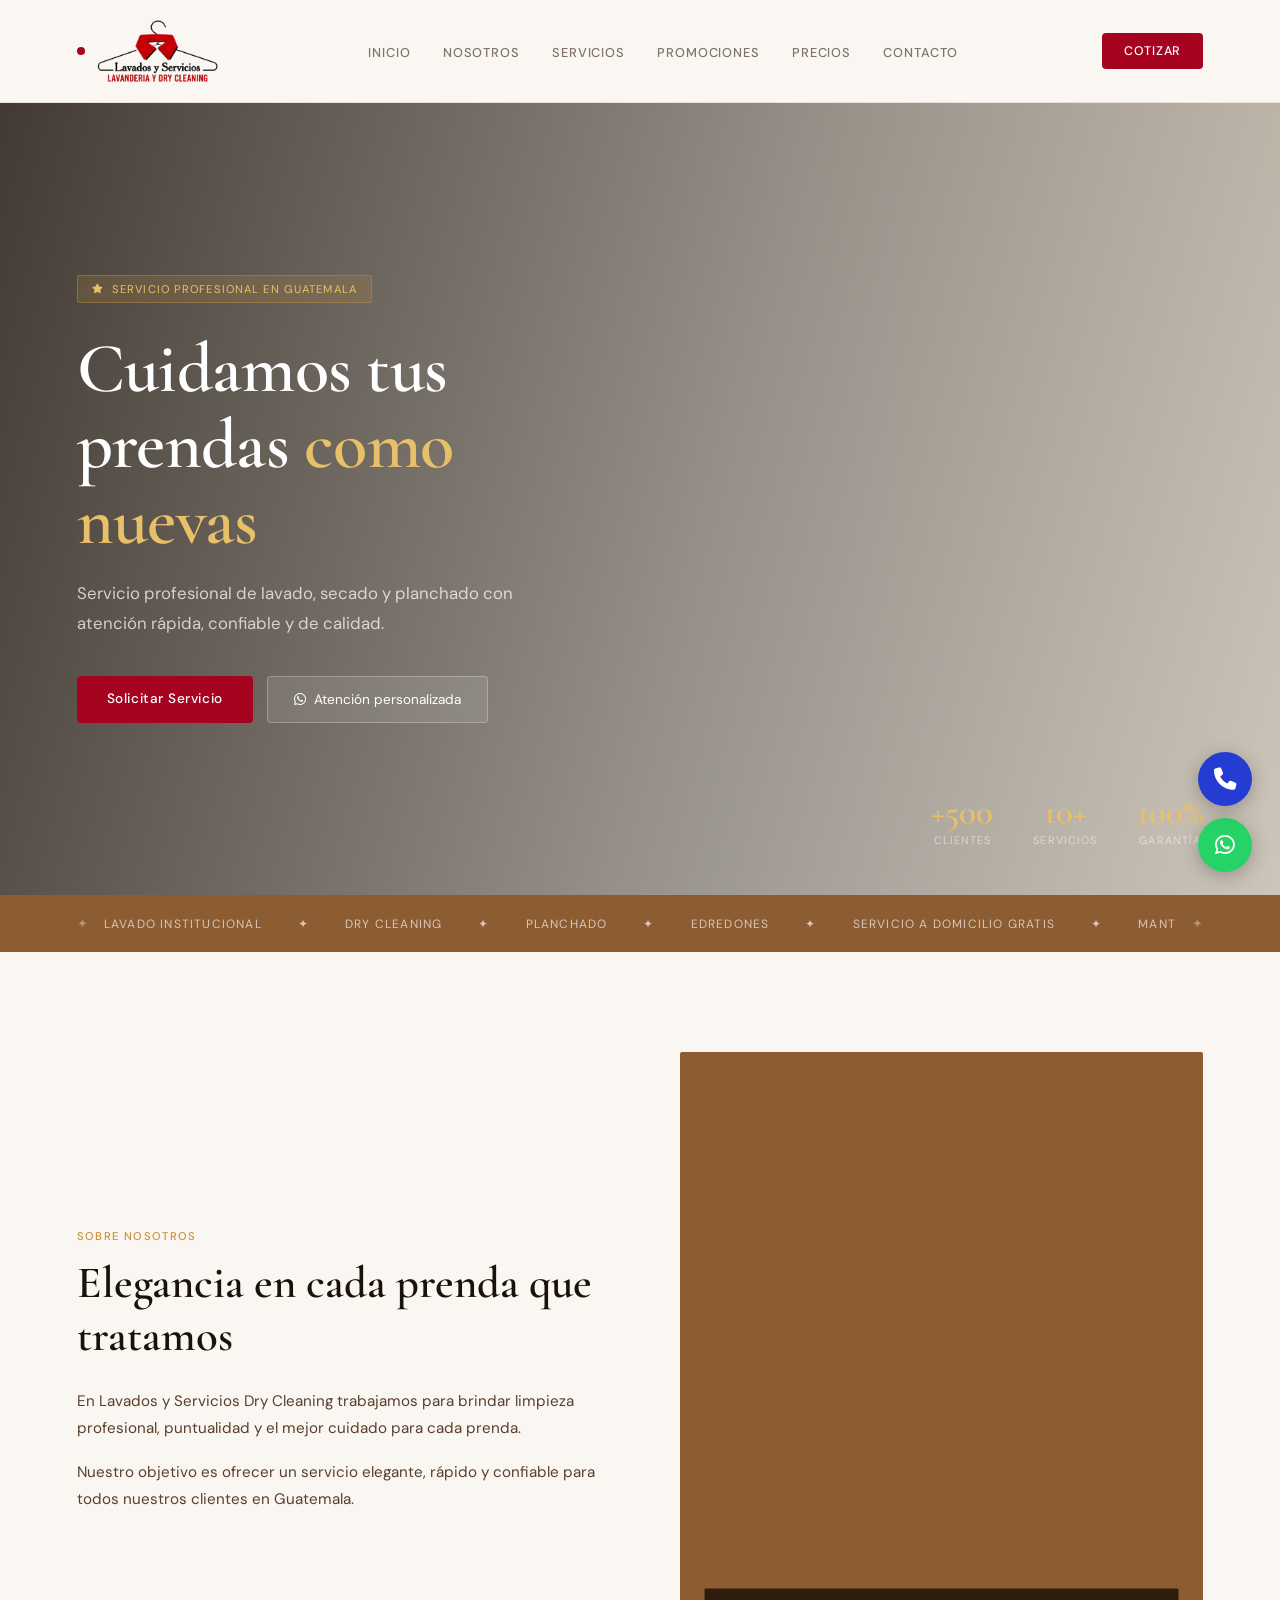
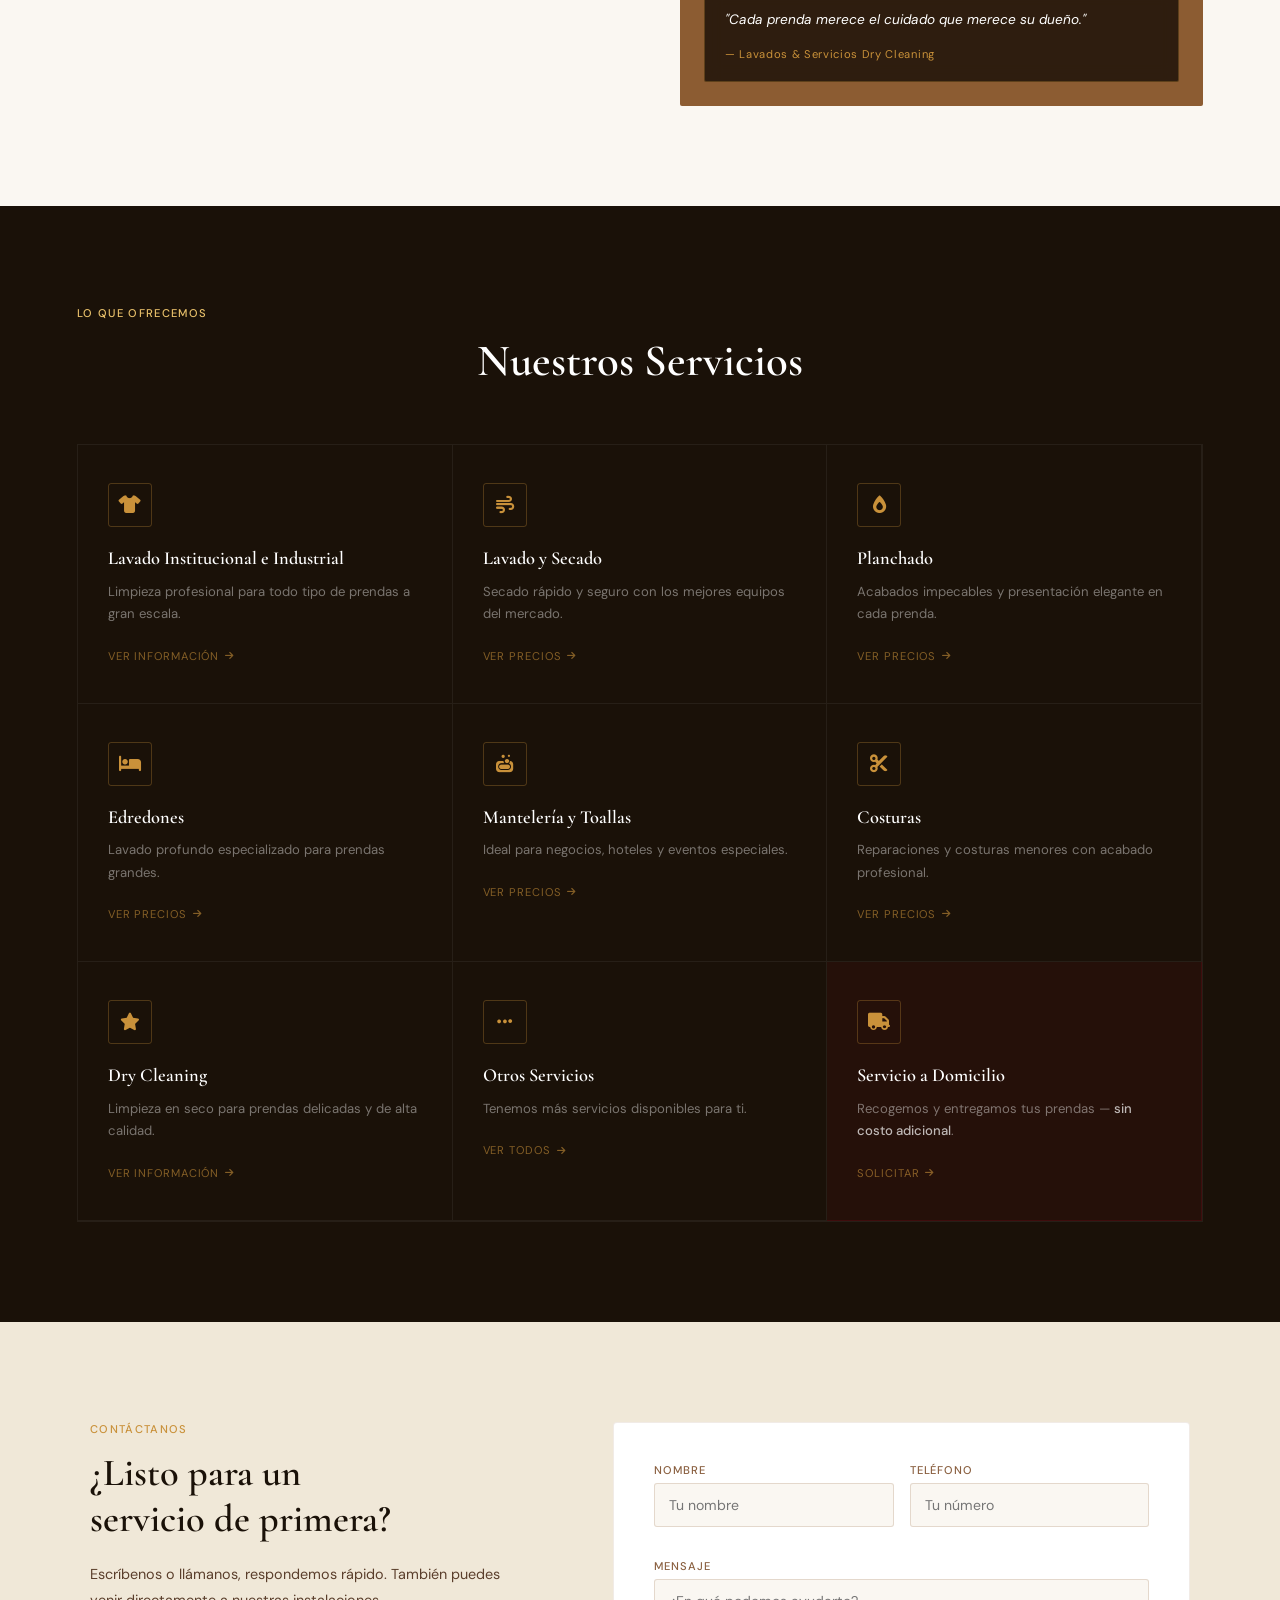
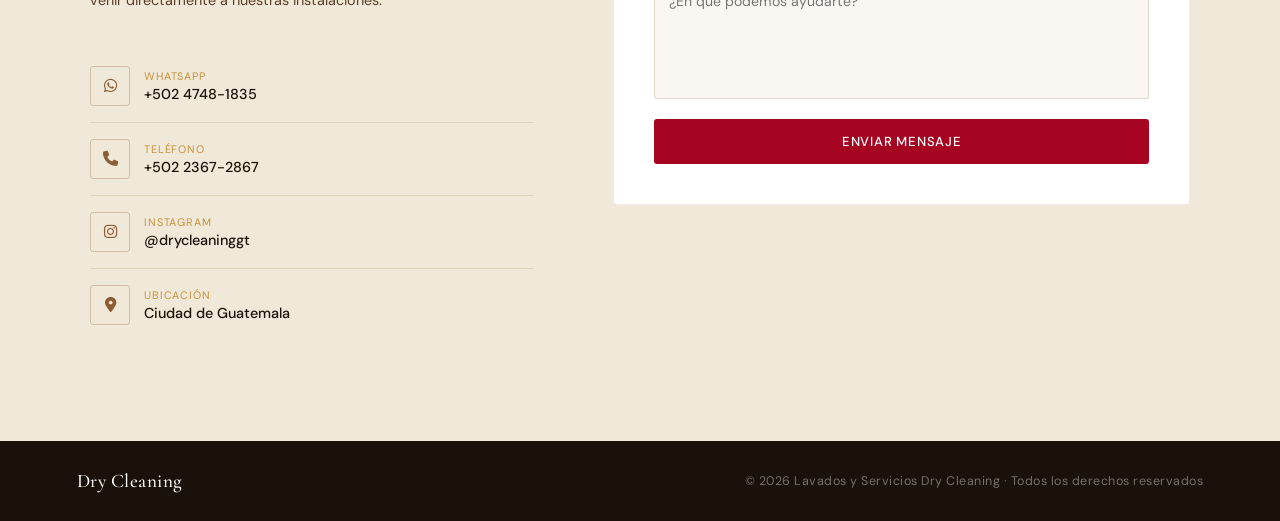
==== commit 14bead26: "paginas" ====
--- a/index.html
+++ b/index.html
@@ -17,10 +17,6 @@
 </head>
 <body>
 
-    <!-- PANTALLA DE CARGA -->
-    <div class="loader">
-        <img src="img/logo2.png" alt="Logo Dry Cleaning">
-    </div>
 
     <div id="contenido">
 
--- a/style.css
+++ b/style.css
@@ -32,38 +32,6 @@
 
 img { max-width: 100%; height: auto; display: block; }
 
-/* ===========================
-   LOADER
-=========================== */
-.loader {
-    position: fixed;
-    inset: 0;
-    background: var(--cream);
-    display: flex;
-    justify-content: center;
-    align-items: center;
-    z-index: 99999;
-}
-
-.loader img {
-    width: 280px;
-    animation: moverLogo 3s forwards;
-}
-
-#contenido {
-    opacity: 0;
-    transition: opacity 1s ease;
-}
-
-#contenido.show {
-    opacity: 1;
-}
-
-@keyframes moverLogo {
-    0%   { transform: translate(0,0) scale(1); }
-    65%  { transform: translate(0,0) scale(1); }
-    100% { transform: translate(-42vw,-35vh) scale(0.45); }
-}
 
 /* ===========================
    NAVBAR
@@ -829,4 +797,1140 @@
 .btn-small:hover {
     background: var(--red-dark);
     transform: translateY(-2px);
+}
+
+/* ===========================
+   PRECIOS — CSS EXCLUSIVO
+   Importa style.css primero
+=========================== */
+
+/* Evitar loader en páginas internas */
+.prices-body .loader { display: none !important; }
+.prices-body #contenido,
+.prices-body { opacity: 1 !important; }
+
+/* Nav: resaltar link activo */
+.nav-links a.active {
+    opacity: 1;
+    color: var(--red);
+}
+
+/* ===========================
+   HERO
+=========================== */
+.prices-hero {
+    position: relative;
+    min-height: 52vh;
+    display: flex;
+    align-items: center;
+    overflow: hidden;
+}
+
+.prices-hero-bg {
+    position: absolute;
+    inset: 0;
+    background:
+        linear-gradient(120deg, rgba(26,17,8,0.88) 0%, rgba(26,17,8,0.6) 60%, rgba(166,3,33,0.15) 100%),
+        url('https://images.unsplash.com/photo-1558618666-fcd25c85cd64?q=80&w=2070') center/cover no-repeat;
+}
+
+/* patrón de puntos sutil */
+.prices-hero-bg::after {
+    content: '';
+    position: absolute;
+    inset: 0;
+    background-image: radial-gradient(rgba(201,145,58,0.08) 1px, transparent 1px);
+    background-size: 28px 28px;
+}
+
+.prices-hero-content {
+    position: relative;
+    z-index: 2;
+    padding: 100px 6% 60px;
+    max-width: 700px;
+}
+
+.prices-hero-content .hero-badge {
+    display: inline-flex;
+    align-items: center;
+    gap: 8px;
+    background: rgba(201,145,58,0.18);
+    border: 1px solid rgba(201,145,58,0.4);
+    color: var(--gold-lt);
+    font-size: 0.7rem;
+    letter-spacing: 0.1em;
+    text-transform: uppercase;
+    padding: 6px 14px;
+    border-radius: 2px;
+    margin-bottom: 24px;
+}
+
+.prices-hero-content .hero-badge i { font-size: 0.6rem; }
+
+.prices-hero-content h1 {
+    font-family: 'Cormorant Garamond', serif;
+    font-size: clamp(3rem, 6vw, 5.5rem);
+    font-weight: 600;
+    line-height: 1.0;
+    color: white;
+    margin-bottom: 20px;
+    letter-spacing: -0.02em;
+}
+
+.prices-hero-content h1 em {
+    color: var(--gold-lt);
+    font-style: normal;
+}
+
+.prices-hero-content p {
+    font-size: 1rem;
+    line-height: 1.75;
+    color: rgba(255,255,255,0.65);
+}
+
+.prices-hero-scroll {
+    position: absolute;
+    bottom: 28px;
+    right: 6%;
+    z-index: 2;
+    display: flex;
+    flex-direction: column;
+    align-items: center;
+    gap: 8px;
+    color: rgba(255,255,255,0.35);
+    font-size: 0.65rem;
+    letter-spacing: 0.1em;
+    text-transform: uppercase;
+    animation: bounce 2s infinite;
+}
+
+@keyframes bounce {
+    0%, 100% { transform: translateY(0); }
+    50%       { transform: translateY(6px); }
+}
+
+/* ===========================
+   BARRA DOMICILIO
+=========================== */
+.free-delivery-bar {
+    background: var(--red);
+    color: white;
+    padding: 16px 6%;
+    display: flex;
+    align-items: center;
+    gap: 14px;
+    flex-wrap: wrap;
+}
+
+.free-delivery-bar i { font-size: 1.1rem; flex-shrink: 0; }
+
+.free-delivery-bar span {
+    flex: 1;
+    font-size: 0.88rem;
+    line-height: 1.5;
+}
+
+.free-delivery-cta {
+    display: inline-flex;
+    align-items: center;
+    gap: 7px;
+    background: white;
+    color: var(--red);
+    padding: 8px 18px;
+    border-radius: 4px;
+    font-size: 0.78rem;
+    font-weight: 600;
+    letter-spacing: 0.04em;
+    white-space: nowrap;
+    transition: opacity 0.2s;
+}
+
+.free-delivery-cta:hover { opacity: 0.88; }
+
+/* ===========================
+   MAIN PRECIOS
+=========================== */
+.prices-main {
+    padding: 80px 6% 40px;
+    max-width: 1300px;
+    margin: 0 auto;
+}
+
+/* ===========================
+   CATEGORÍA
+=========================== */
+.price-category {
+    margin-bottom: 20px;
+    opacity: 0;
+    transform: translateY(24px);
+    transition: opacity 0.5s ease, transform 0.5s ease;
+}
+
+.price-category.visible {
+    opacity: 1;
+    transform: translateY(0);
+}
+
+.category-header {
+    display: flex;
+    align-items: center;
+    gap: 20px;
+    margin-bottom: 28px;
+}
+
+.category-icon {
+    width: 52px;
+    height: 52px;
+    border: 1px solid rgba(166,3,33,0.3);
+    border-radius: 4px;
+    display: flex;
+    align-items: center;
+    justify-content: center;
+    color: var(--red);
+    font-size: 1.15rem;
+    background: rgba(166,3,33,0.05);
+    flex-shrink: 0;
+}
+
+.category-label {
+    font-size: 0.65rem;
+    letter-spacing: 0.14em;
+    text-transform: uppercase;
+    color: var(--gold);
+    margin-bottom: 4px;
+}
+
+.category-header h2 {
+    font-family: 'Cormorant Garamond', serif;
+    font-size: clamp(1.6rem, 3vw, 2.2rem);
+    font-weight: 600;
+    color: var(--dark);
+    line-height: 1;
+}
+
+/* ===========================
+   CARDS DE PRECIOS
+=========================== */
+.price-cards {
+    display: grid;
+    grid-template-columns: repeat(4, 1fr);
+    gap: 16px;
+}
+
+.price-card {
+    background: white;
+    border: 1px solid rgba(140,92,50,0.12);
+    border-radius: 4px;
+    padding: 28px 24px;
+    position: relative;
+    transition: border-color 0.2s, box-shadow 0.2s, transform 0.2s;
+}
+
+.price-card:hover {
+    border-color: rgba(140,92,50,0.28);
+    box-shadow: 0 8px 32px rgba(26,17,8,0.08);
+    transform: translateY(-3px);
+}
+
+.price-card.featured {
+    background: var(--dark);
+    border-color: transparent;
+}
+
+.price-card.featured:hover {
+    border-color: rgba(201,145,58,0.3);
+    box-shadow: 0 8px 32px rgba(26,17,8,0.25);
+}
+
+.price-card-badge {
+    position: absolute;
+    top: -1px;
+    right: 18px;
+    background: var(--gold);
+    color: white;
+    font-size: 0.62rem;
+    font-weight: 600;
+    letter-spacing: 0.08em;
+    text-transform: uppercase;
+    padding: 4px 10px;
+    border-radius: 0 0 4px 4px;
+}
+
+.price-card-name {
+    font-family: 'Cormorant Garamond', serif;
+    font-size: 1.15rem;
+    font-weight: 600;
+    color: var(--dark);
+    margin-bottom: 8px;
+    line-height: 1.2;
+}
+
+.price-card.featured .price-card-name {
+    color: white;
+}
+
+.price-card-desc {
+    font-size: 0.78rem;
+    color: #8A6040;
+    line-height: 1.6;
+    margin-bottom: 20px;
+}
+
+.price-card.featured .price-card-desc {
+    color: rgba(255,255,255,0.5);
+}
+
+.price-card-price {
+    font-family: 'Cormorant Garamond', serif;
+    font-size: 2.4rem;
+    font-weight: 700;
+    color: var(--red);
+    line-height: 1;
+    display: flex;
+    align-items: baseline;
+    gap: 3px;
+}
+
+.price-card.featured .price-card-price {
+    color: var(--gold-lt);
+}
+
+.currency {
+    font-size: 1.1rem;
+    font-weight: 500;
+    margin-top: 4px;
+}
+
+.unit {
+    font-size: 0.9rem;
+    font-weight: 400;
+    color: #B08060;
+    margin-left: 2px;
+}
+
+.price-card.featured .unit {
+    color: rgba(232,192,106,0.6);
+}
+
+.price-consult {
+    font-family: 'DM Sans', sans-serif !important;
+    font-size: 1rem !important;
+    font-weight: 500 !important;
+    color: var(--brown) !important;
+    letter-spacing: 0.03em;
+    align-items: center;
+}
+
+.price-card.featured .price-consult {
+    color: rgba(255,255,255,0.6) !important;
+}
+
+/* ===========================
+   DIVISOR
+=========================== */
+.price-divider {
+    height: 1px;
+    background: linear-gradient(to right, transparent, rgba(140,92,50,0.15), transparent);
+    margin: 48px 0;
+}
+
+/* ===========================
+   CTA FINAL
+=========================== */
+.prices-cta {
+    background: var(--dark);
+    padding: 80px 6%;
+}
+
+.prices-cta-inner {
+    max-width: 1100px;
+    margin: 0 auto;
+    display: grid;
+    grid-template-columns: 1fr auto;
+    gap: 60px;
+    align-items: center;
+}
+
+.prices-cta-text .section-label.light {
+    color: var(--gold-lt);
+    font-size: 0.7rem;
+    letter-spacing: 0.12em;
+    text-transform: uppercase;
+    font-weight: 500;
+    margin-bottom: 14px;
+}
+
+.prices-cta-text h2 {
+    font-family: 'Cormorant Garamond', serif;
+    font-size: clamp(1.8rem, 3vw, 2.6rem);
+    font-weight: 600;
+    color: white;
+    line-height: 1.15;
+    margin-bottom: 18px;
+}
+
+.prices-cta-text h2 em {
+    color: var(--gold-lt);
+    font-style: normal;
+}
+
+.prices-cta-text p {
+    font-size: 0.9rem;
+    line-height: 1.8;
+    color: rgba(255,255,255,0.5);
+    max-width: 460px;
+}
+
+.prices-cta-actions {
+    display: flex;
+    flex-direction: column;
+    gap: 12px;
+    flex-shrink: 0;
+}
+
+.cta-btn-wa {
+    display: inline-flex;
+    align-items: center;
+    gap: 10px;
+    background: #25D366;
+    color: white;
+    padding: 14px 28px;
+    border-radius: 4px;
+    font-size: 0.85rem;
+    font-weight: 500;
+    white-space: nowrap;
+    transition: opacity 0.2s, transform 0.15s;
+}
+
+.cta-btn-wa:hover { opacity: 0.88; transform: translateY(-1px); }
+
+.cta-btn-call {
+    display: inline-flex;
+    align-items: center;
+    gap: 10px;
+    background: rgba(255,255,255,0.07);
+    border: 1px solid rgba(255,255,255,0.15);
+    color: rgba(255,255,255,0.75);
+    padding: 14px 28px;
+    border-radius: 4px;
+    font-size: 0.85rem;
+    white-space: nowrap;
+    transition: background 0.2s;
+}
+
+.cta-btn-call:hover { background: rgba(255,255,255,0.12); }
+
+/* ===========================
+   RESPONSIVE
+=========================== */
+@media screen and (max-width: 1100px) {
+    .price-cards { grid-template-columns: repeat(2, 1fr); }
+}
+
+@media screen and (max-width: 768px) {
+    .prices-hero-content { padding: 90px 6% 50px; }
+    .prices-hero-content h1 { font-size: 3rem; }
+
+    .free-delivery-bar { flex-direction: column; align-items: flex-start; gap: 10px; }
+    .free-delivery-cta { align-self: flex-start; }
+
+    .price-cards { grid-template-columns: 1fr; }
+
+    .prices-cta-inner { grid-template-columns: 1fr; gap: 36px; }
+    .prices-cta-actions { flex-direction: row; flex-wrap: wrap; }
+}
+
+@media screen and (max-width: 480px) {
+    .prices-hero-content h1 { font-size: 2.4rem; }
+    .prices-cta-actions { flex-direction: column; }
+    .cta-btn-wa, .cta-btn-call { justify-content: center; }
+}
+/* ===========================
+   DRY CLEANING — CSS EXCLUSIVO
+   Requiere style.css cargado antes
+=========================== */
+
+/* Evitar loader en páginas internas */
+.dc-body .loader { display: none !important; }
+.dc-body { opacity: 1 !important; }
+
+/* ===========================
+   HERO
+=========================== */
+.dc-hero {
+    position: relative;
+    min-height: 100vh;
+    display: flex;
+    align-items: center;
+    overflow: hidden;
+}
+
+.dc-hero-bg {
+    position: absolute;
+    inset: 0;
+    background:
+        url('https://images.unsplash.com/photo-1558618666-fcd25c85cd64?q=80&w=2070') center/cover no-repeat;
+}
+
+.dc-hero-overlay {
+    position: absolute;
+    inset: 0;
+    background: linear-gradient(
+        110deg,
+        rgba(10, 6, 2, 0.92) 0%,
+        rgba(10, 6, 2, 0.75) 50%,
+        rgba(140, 92, 50, 0.15) 100%
+    );
+}
+
+/* patrón diagonal sutil */
+.dc-hero-overlay::after {
+    content: '';
+    position: absolute;
+    inset: 0;
+    background-image: repeating-linear-gradient(
+        45deg,
+        rgba(201,145,58,0.03) 0px,
+        rgba(201,145,58,0.03) 1px,
+        transparent 1px,
+        transparent 60px
+    );
+}
+
+.dc-hero-content {
+    position: relative;
+    z-index: 2;
+    padding: 140px 6% 80px;
+    max-width: 680px;
+}
+
+.dc-hero-badge {
+    display: inline-flex;
+    align-items: center;
+    gap: 10px;
+    background: rgba(201,145,58,0.12);
+    border: 1px solid rgba(201,145,58,0.35);
+    color: var(--gold-lt);
+    font-size: 0.68rem;
+    letter-spacing: 0.14em;
+    text-transform: uppercase;
+    padding: 7px 16px;
+    border-radius: 2px;
+    margin-bottom: 30px;
+}
+
+.dc-badge-dot {
+    width: 6px;
+    height: 6px;
+    border-radius: 50%;
+    background: var(--gold);
+    animation: pulse-dot 2s infinite;
+}
+
+@keyframes pulse-dot {
+    0%, 100% { opacity: 1; transform: scale(1); }
+    50%       { opacity: 0.5; transform: scale(0.7); }
+}
+
+.dc-hero-content h1 {
+    font-family: 'Cormorant Garamond', serif;
+    font-size: clamp(4rem, 9vw, 8rem);
+    font-weight: 700;
+    line-height: 0.92;
+    color: white;
+    margin-bottom: 28px;
+    letter-spacing: -0.03em;
+}
+
+.dc-hero-content h1 em {
+    color: var(--gold-lt);
+    font-style: italic;
+}
+
+.dc-hero-content p {
+    font-size: 1.05rem;
+    line-height: 1.75;
+    color: rgba(255,255,255,0.6);
+    margin-bottom: 40px;
+    max-width: 460px;
+}
+
+.dc-btn-wa {
+    display: inline-flex;
+    align-items: center;
+    gap: 10px;
+    background: #25D366;
+    color: white;
+    padding: 15px 32px;
+    border-radius: 4px;
+    font-size: 0.88rem;
+    font-weight: 500;
+    letter-spacing: 0.04em;
+    transition: opacity 0.2s, transform 0.15s;
+}
+
+.dc-btn-wa:hover {
+    opacity: 0.88;
+    transform: translateY(-2px);
+}
+
+/* texto lateral decorativo */
+.dc-hero-side {
+    position: absolute;
+    right: 48px;
+    top: 50%;
+    transform: translateY(-50%) rotate(90deg);
+    z-index: 2;
+    display: flex;
+    align-items: center;
+    gap: 14px;
+}
+
+.dc-side-line {
+    width: 60px;
+    height: 1px;
+    background: rgba(201,145,58,0.35);
+}
+
+.dc-side-text {
+    font-size: 0.62rem;
+    letter-spacing: 0.18em;
+    text-transform: uppercase;
+    color: rgba(255,255,255,0.3);
+    white-space: nowrap;
+}
+
+/* ===========================
+   QUÉ ES
+=========================== */
+.dc-what {
+    padding: 110px 6%;
+    background: var(--cream);
+}
+
+.dc-what-inner {
+    display: grid;
+    grid-template-columns: 1fr 1.1fr;
+    gap: 80px;
+    align-items: center;
+    max-width: 1200px;
+    margin: 0 auto;
+}
+
+.dc-what-visual {
+    position: relative;
+}
+
+.dc-what-img {
+    width: 100%;
+    aspect-ratio: 3/4;
+    background:
+        url('https://images.unsplash.com/photo-1545173168-9f1947eebb7f?q=80&w=800') center/cover no-repeat;
+    border-radius: 3px;
+    filter: brightness(0.88);
+}
+
+.dc-what-badge-float {
+    position: absolute;
+    bottom: -20px;
+    right: -20px;
+    background: var(--red);
+    color: white;
+    padding: 22px 26px;
+    border-radius: 3px;
+    display: flex;
+    align-items: center;
+    gap: 12px;
+    box-shadow: 0 12px 40px rgba(166,3,33,0.35);
+}
+
+.dc-what-badge-float i {
+    font-size: 1.8rem;
+    opacity: 0.9;
+}
+
+.dc-what-badge-float span {
+    font-size: 0.8rem;
+    font-weight: 500;
+    line-height: 1.4;
+}
+
+.dc-what-text .section-label {
+    font-size: 0.7rem;
+    letter-spacing: 0.12em;
+    text-transform: uppercase;
+    color: var(--gold);
+    font-weight: 500;
+    margin-bottom: 14px;
+}
+
+.dc-what-text h2 {
+    font-family: 'Cormorant Garamond', serif;
+    font-size: clamp(2rem, 3.5vw, 3rem);
+    font-weight: 600;
+    color: var(--dark);
+    line-height: 1.15;
+    margin-bottom: 24px;
+}
+
+.dc-what-text h2 em {
+    color: var(--red);
+    font-style: italic;
+}
+
+.dc-what-text p {
+    font-size: 0.95rem;
+    line-height: 1.85;
+    color: var(--muted);
+    margin-bottom: 18px;
+}
+
+.dc-what-quote {
+    margin-top: 30px;
+    padding: 22px 24px;
+    border-left: 3px solid var(--gold);
+    background: rgba(201,145,58,0.06);
+    border-radius: 0 4px 4px 0;
+    display: flex;
+    gap: 14px;
+    align-items: flex-start;
+}
+
+.dc-what-quote i {
+    color: var(--gold);
+    font-size: 1.1rem;
+    margin-top: 3px;
+    flex-shrink: 0;
+}
+
+.dc-what-quote span {
+    font-size: 0.9rem;
+    line-height: 1.7;
+    color: var(--text);
+    font-style: italic;
+}
+
+.dc-what-quote strong {
+    font-style: normal;
+    font-weight: 600;
+    color: var(--dark);
+}
+
+/* ===========================
+   BENEFICIOS
+=========================== */
+.dc-benefits {
+    padding: 100px 6%;
+    background: var(--dark);
+}
+
+.dc-benefits-header {
+    text-align: center;
+    margin-bottom: 60px;
+}
+
+.dc-benefits-header h2 {
+    font-family: 'Cormorant Garamond', serif;
+    font-size: clamp(2rem, 4vw, 3.2rem);
+    font-weight: 600;
+    color: white;
+    line-height: 1.2;
+}
+
+.dc-benefits-grid {
+    display: grid;
+    grid-template-columns: repeat(3, 1fr);
+    gap: 1px;
+    background: rgba(255,255,255,0.05);
+    border: 1px solid rgba(255,255,255,0.05);
+    max-width: 1200px;
+    margin: 0 auto;
+}
+
+.dc-benefit-item {
+    padding: 44px 34px;
+    background: var(--dark);
+    position: relative;
+    border-right: 1px solid rgba(255,255,255,0.05);
+    border-bottom: 1px solid rgba(255,255,255,0.05);
+    opacity: 0;
+    transform: translateY(20px);
+    transition: opacity 0.5s ease, transform 0.5s ease, background 0.25s;
+}
+
+.dc-benefit-item.visible {
+    opacity: 1;
+    transform: translateY(0);
+}
+
+.dc-benefit-item:hover {
+    background: #231508;
+}
+
+.dc-benefit-num {
+    position: absolute;
+    top: 20px;
+    right: 24px;
+    font-family: 'Cormorant Garamond', serif;
+    font-size: 3.5rem;
+    font-weight: 700;
+    color: rgba(255,255,255,0.04);
+    line-height: 1;
+    pointer-events: none;
+}
+
+.dc-benefit-icon {
+    width: 48px;
+    height: 48px;
+    border: 1px solid rgba(201,145,58,0.3);
+    border-radius: 3px;
+    display: flex;
+    align-items: center;
+    justify-content: center;
+    color: var(--gold);
+    font-size: 1.15rem;
+    margin-bottom: 20px;
+    transition: background 0.2s, border-color 0.2s;
+}
+
+.dc-benefit-item:hover .dc-benefit-icon {
+    background: rgba(201,145,58,0.1);
+    border-color: rgba(201,145,58,0.6);
+}
+
+.dc-benefit-item h3 {
+    font-family: 'Cormorant Garamond', serif;
+    font-size: 1.2rem;
+    font-weight: 600;
+    color: white;
+    margin-bottom: 12px;
+}
+
+.dc-benefit-item p {
+    font-size: 0.82rem;
+    color: rgba(255,255,255,0.42);
+    line-height: 1.75;
+}
+
+/* ===========================
+   PRENDAS
+=========================== */
+.dc-garments {
+    padding: 100px 6%;
+    background: var(--warm);
+}
+
+.dc-garments-inner {
+    display: grid;
+    grid-template-columns: 1fr 1.5fr;
+    gap: 80px;
+    align-items: center;
+    max-width: 1100px;
+    margin: 0 auto;
+}
+
+.dc-garments-text .section-label {
+    font-size: 0.7rem;
+    letter-spacing: 0.12em;
+    text-transform: uppercase;
+    color: var(--gold);
+    font-weight: 500;
+    margin-bottom: 14px;
+}
+
+.dc-garments-text h2 {
+    font-family: 'Cormorant Garamond', serif;
+    font-size: clamp(1.8rem, 3vw, 2.6rem);
+    font-weight: 600;
+    color: var(--dark);
+    line-height: 1.2;
+    margin-bottom: 16px;
+}
+
+.dc-garments-text p {
+    font-size: 0.9rem;
+    line-height: 1.8;
+    color: var(--muted);
+}
+
+.dc-garments-list {
+    display: grid;
+    grid-template-columns: 1fr 1fr;
+    gap: 12px;
+}
+
+.dc-garment-tag {
+    display: flex;
+    align-items: center;
+    gap: 10px;
+    padding: 14px 18px;
+    background: white;
+    border: 1px solid rgba(140,92,50,0.12);
+    border-radius: 4px;
+    font-size: 0.85rem;
+    color: var(--dark);
+    font-weight: 400;
+    transition: border-color 0.2s, box-shadow 0.2s;
+}
+
+.dc-garment-tag:hover {
+    border-color: rgba(166,3,33,0.3);
+    box-shadow: 0 4px 16px rgba(26,17,8,0.07);
+}
+
+.dc-garment-tag i {
+    color: var(--red);
+    font-size: 0.7rem;
+    flex-shrink: 0;
+}
+
+/* ===========================
+   PROCESO
+=========================== */
+.dc-process {
+    padding: 100px 6%;
+    background: var(--cream);
+}
+
+.centered { text-align: center; }
+
+.dc-process-title {
+    font-family: 'Cormorant Garamond', serif;
+    font-size: clamp(2rem, 3.5vw, 3rem);
+    font-weight: 600;
+    color: var(--dark);
+    text-align: center;
+    margin-bottom: 64px;
+}
+
+.dc-process-steps {
+    display: grid;
+    grid-template-columns: repeat(4, 1fr);
+    gap: 0;
+    max-width: 1100px;
+    margin: 0 auto;
+    position: relative;
+}
+
+/* línea horizontal conectora */
+.dc-process-steps::before {
+    content: '';
+    position: absolute;
+    top: 28px;
+    left: calc(12.5% + 16px);
+    right: calc(12.5% + 16px);
+    height: 1px;
+    background: linear-gradient(to right, rgba(201,145,58,0.4), rgba(201,145,58,0.2));
+    z-index: 0;
+}
+
+.dc-step {
+    display: flex;
+    flex-direction: column;
+    align-items: center;
+    text-align: center;
+    padding: 0 20px;
+    opacity: 0;
+    transform: translateY(20px);
+    transition: opacity 0.5s ease, transform 0.5s ease;
+}
+
+.dc-step.visible {
+    opacity: 1;
+    transform: translateY(0);
+}
+
+.dc-step-num {
+    width: 56px;
+    height: 56px;
+    border-radius: 50%;
+    background: var(--dark);
+    border: 2px solid rgba(201,145,58,0.5);
+    display: flex;
+    align-items: center;
+    justify-content: center;
+    font-family: 'Cormorant Garamond', serif;
+    font-size: 1.4rem;
+    font-weight: 700;
+    color: var(--gold-lt);
+    position: relative;
+    z-index: 1;
+    flex-shrink: 0;
+    margin-bottom: 24px;
+}
+
+.dc-step-line { display: none; }
+
+.dc-step-content h3 {
+    font-family: 'Cormorant Garamond', serif;
+    font-size: 1.1rem;
+    font-weight: 600;
+    color: var(--dark);
+    margin-bottom: 10px;
+}
+
+.dc-step-content p {
+    font-size: 0.8rem;
+    line-height: 1.7;
+    color: var(--muted);
+}
+
+/* ===========================
+   PRECIOS RÁPIDOS
+=========================== */
+.dc-prices {
+    padding: 100px 6%;
+    background: var(--dark);
+}
+
+.dc-prices-inner {
+    max-width: 700px;
+    margin: 0 auto;
+}
+
+.dc-prices-header {
+    margin-bottom: 40px;
+}
+
+.dc-prices-header .section-label {
+    font-size: 0.7rem;
+    letter-spacing: 0.12em;
+    text-transform: uppercase;
+    color: var(--gold);
+    font-weight: 500;
+    margin-bottom: 10px;
+}
+
+.dc-prices-header h2 {
+    font-family: 'Cormorant Garamond', serif;
+    font-size: clamp(1.8rem, 3vw, 2.5rem);
+    font-weight: 600;
+    color: white;
+    margin-bottom: 10px;
+}
+
+.dc-prices-header p {
+    font-size: 0.88rem;
+    color: rgba(255,255,255,0.4);
+}
+
+.dc-prices-grid {
+    display: flex;
+    flex-direction: column;
+    gap: 0;
+    border: 1px solid rgba(255,255,255,0.07);
+    border-radius: 4px;
+    overflow: hidden;
+}
+
+.dc-price-row {
+    display: flex;
+    align-items: center;
+    gap: 12px;
+    padding: 18px 24px;
+    border-bottom: 1px solid rgba(255,255,255,0.06);
+    transition: background 0.2s;
+}
+
+.dc-price-row:last-child { border-bottom: none; }
+.dc-price-row:hover { background: rgba(255,255,255,0.03); }
+
+.dc-price-row.featured-row {
+    background: rgba(201,145,58,0.07);
+}
+
+.dc-price-row.featured-row:hover {
+    background: rgba(201,145,58,0.12);
+}
+
+.dc-price-item {
+    font-size: 0.9rem;
+    color: rgba(255,255,255,0.75);
+    display: flex;
+    align-items: center;
+    gap: 10px;
+    white-space: nowrap;
+}
+
+.dc-price-tag {
+    font-size: 0.58rem;
+    font-weight: 600;
+    letter-spacing: 0.08em;
+    text-transform: uppercase;
+    background: var(--gold);
+    color: white;
+    padding: 3px 8px;
+    border-radius: 2px;
+}
+
+.dc-price-dots {
+    flex: 1;
+    border-bottom: 1px dashed rgba(255,255,255,0.1);
+    margin-bottom: 2px;
+}
+
+.dc-price-val {
+    font-family: 'Cormorant Garamond', serif;
+    font-size: 1.3rem;
+    font-weight: 600;
+    color: var(--gold-lt);
+    white-space: nowrap;
+}
+
+.dc-price-consult {
+    font-family: 'DM Sans', sans-serif !important;
+    font-size: 0.82rem !important;
+    font-weight: 500 !important;
+    color: rgba(255,255,255,0.35) !important;
+    letter-spacing: 0.04em;
+}
+
+.dc-prices-link {
+    display: inline-flex;
+    align-items: center;
+    gap: 8px;
+    margin-top: 28px;
+    font-size: 0.78rem;
+    letter-spacing: 0.08em;
+    text-transform: uppercase;
+    color: var(--gold);
+    opacity: 0.7;
+    transition: opacity 0.2s;
+}
+
+.dc-prices-link i { font-size: 0.65rem; }
+.dc-prices-link:hover { opacity: 1; }
+
+/* ===========================
+   RESPONSIVE
+=========================== */
+@media screen and (max-width: 1024px) {
+    .dc-benefits-grid { grid-template-columns: repeat(2, 1fr); }
+    .dc-process-steps { grid-template-columns: repeat(2, 1fr); gap: 40px; }
+    .dc-process-steps::before { display: none; }
+    .dc-what-inner { gap: 50px; }
+    .dc-garments-inner { gap: 50px; }
+}
+
+@media screen and (max-width: 768px) {
+    .dc-hero-content { padding: 120px 6% 60px; }
+    .dc-hero-content h1 { font-size: clamp(3.5rem, 12vw, 5rem); }
+    .dc-hero-side { display: none; }
+
+    .dc-what-inner { grid-template-columns: 1fr; }
+    .dc-what-badge-float { bottom: 16px; right: 16px; }
+
+    .dc-benefits-grid { grid-template-columns: 1fr; }
+
+    .dc-garments-inner { grid-template-columns: 1fr; gap: 40px; }
+    .dc-garments-list { grid-template-columns: 1fr; }
+
+    .dc-process-steps { grid-template-columns: 1fr; gap: 32px; }
+
+    .dc-prices-inner { max-width: 100%; }
+}
+
+@media screen and (max-width: 480px) {
+    .dc-hero-content h1 { font-size: 3rem; }
+    .dc-price-row { padding: 14px 16px; }
 }
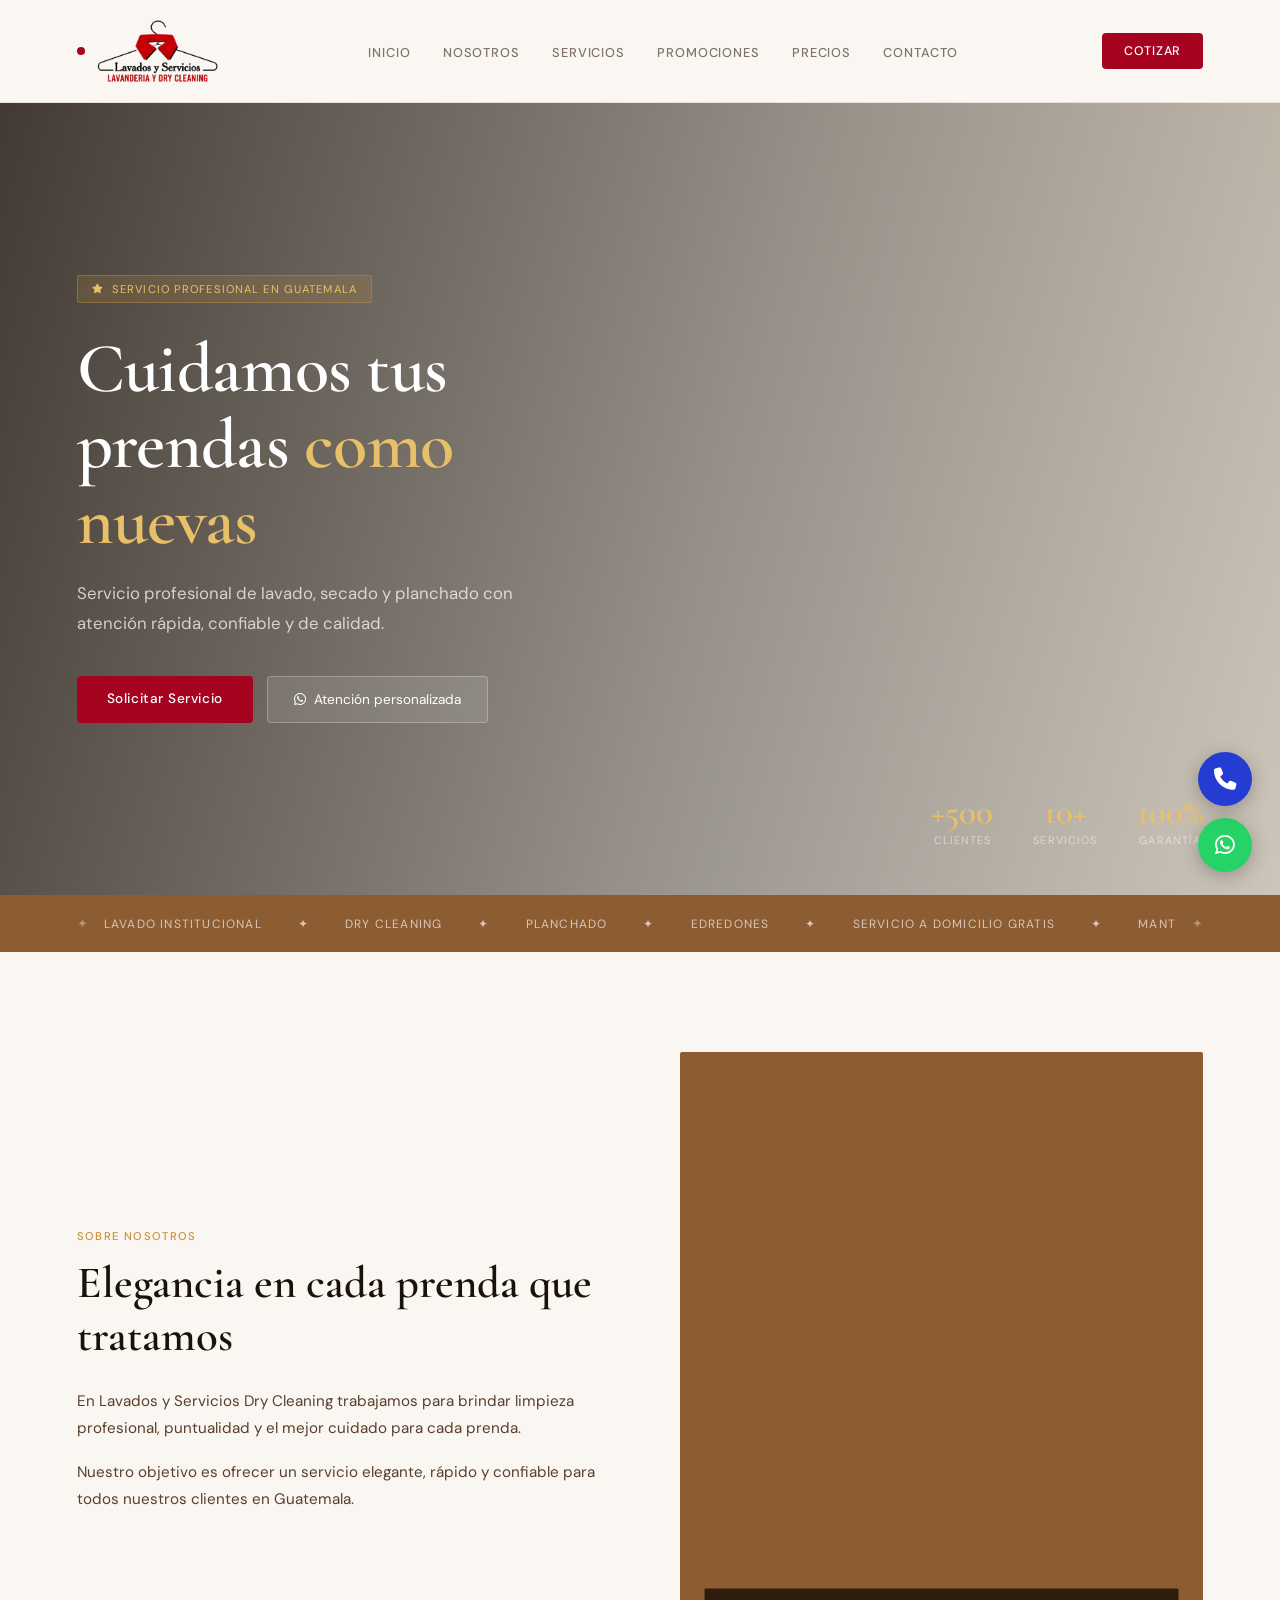
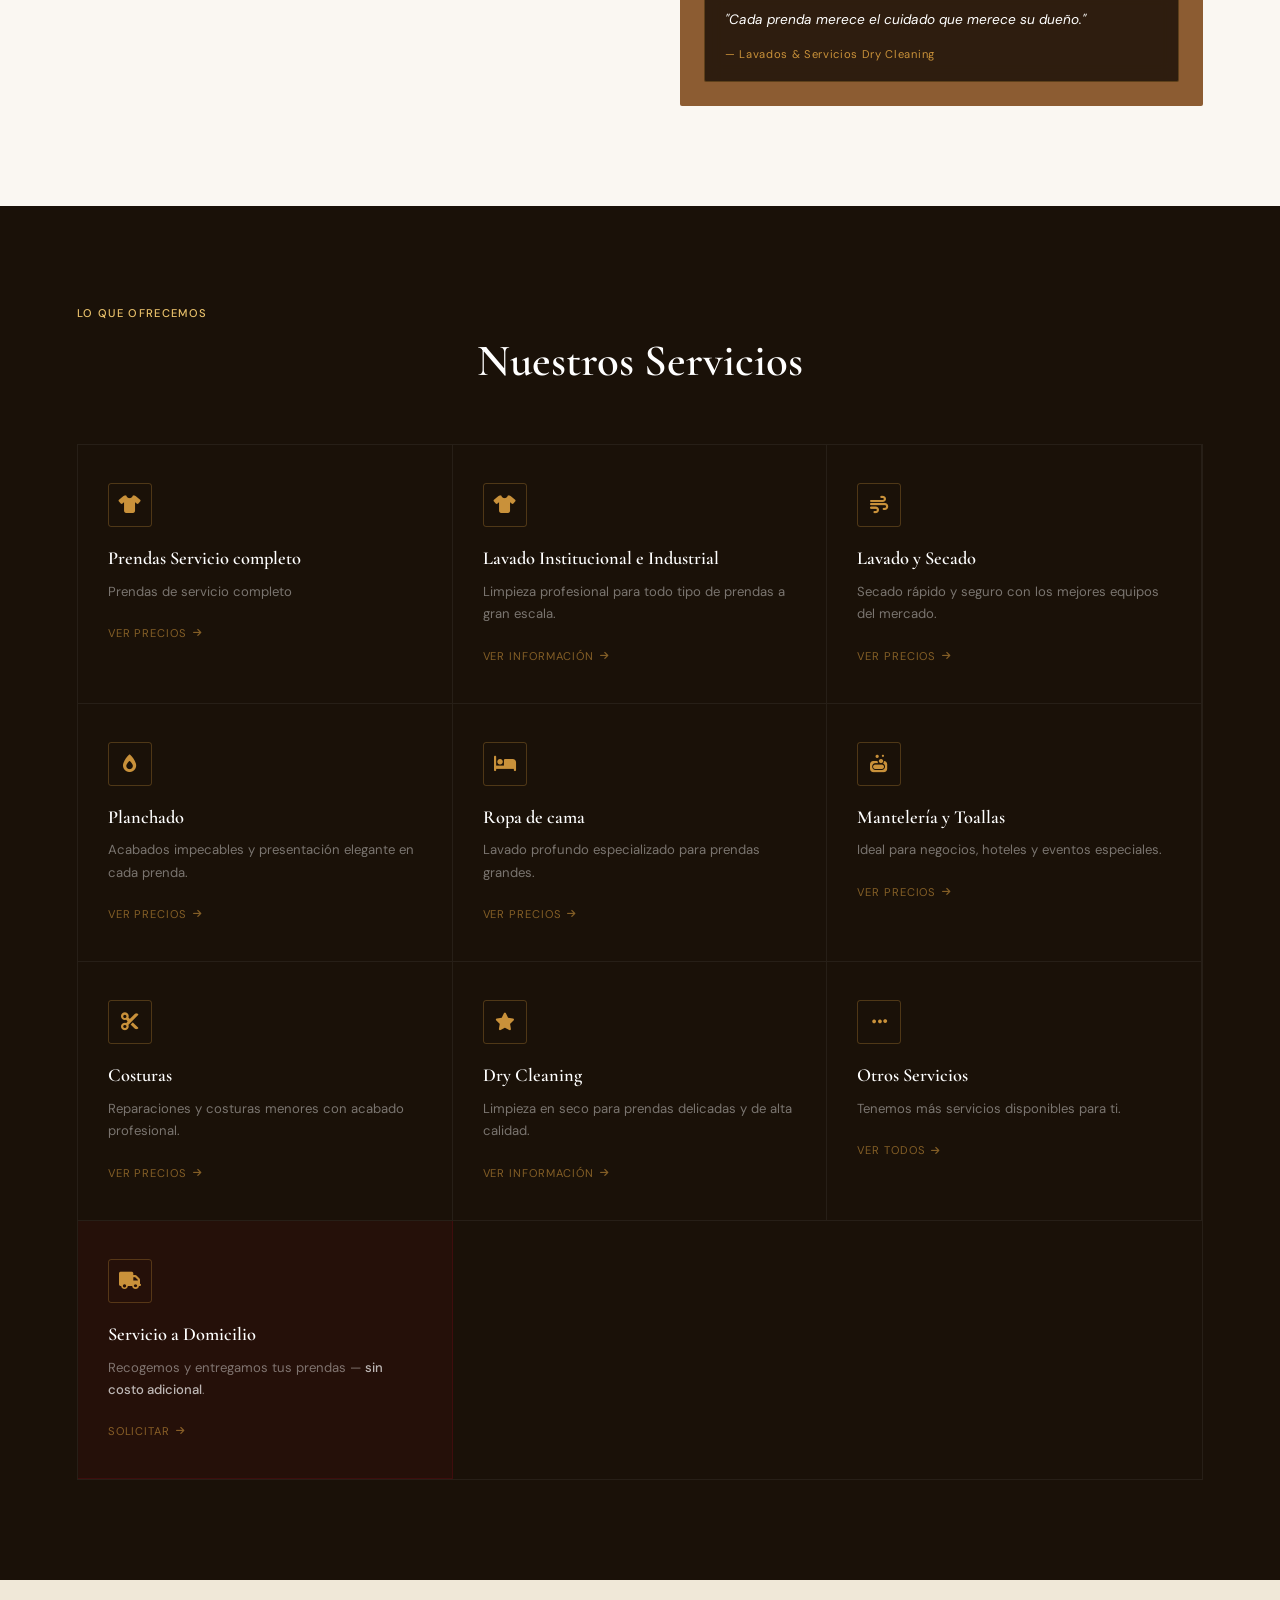
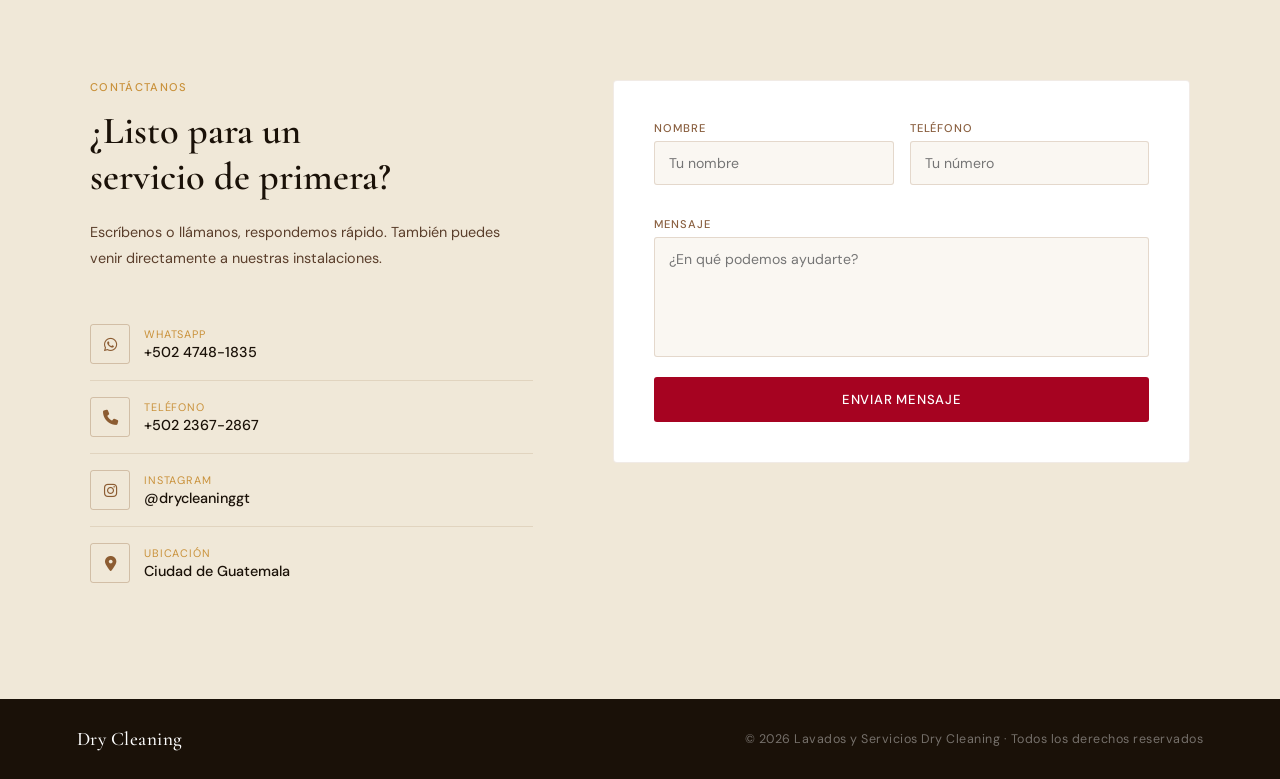
==== commit be014382: "paso casi final" ====
--- a/index.html
+++ b/index.html
@@ -128,6 +128,12 @@
             <div class="services-grid">
                 <div class="service-item">
                     <div class="service-icon"><i class="fa-solid fa-shirt"></i></div>
+                    <h3>Prendas Servicio completo</h3>
+                    <p>Prendas de servicio completo</p>
+                    <a href="completo.html" class="service-link">Ver precios <i class="fa-solid fa-arrow-right"></i></a>
+                </div>
+                <div class="service-item">
+                    <div class="service-icon"><i class="fa-solid fa-shirt"></i></div>
                     <h3>Lavado Institucional e Industrial</h3>
                     <p>Limpieza profesional para todo tipo de prendas a gran escala.</p>
                     <a href="lavado.html" class="service-link">Ver información <i class="fa-solid fa-arrow-right"></i></a>
@@ -146,7 +152,7 @@
                 </div>
                 <div class="service-item">
                     <div class="service-icon"><i class="fa-solid fa-bed"></i></div>
-                    <h3>Edredones</h3>
+                    <h3>Ropa de cama</h3>
                     <p>Lavado profundo especializado para prendas grandes.</p>
                     <a href="precios.html" class="service-link">Ver precios <i class="fa-solid fa-arrow-right"></i></a>
                 </div>
--- a/style.css
+++ b/style.css
@@ -1933,4 +1933,626 @@
 @media screen and (max-width: 480px) {
     .dc-hero-content h1 { font-size: 3rem; }
     .dc-price-row { padding: 14px 16px; }
+}
+/* ===========================
+   LAVADO INSTITUCIONAL — CSS
+   Requiere style.css cargado antes
+=========================== */
+
+.lav-body .loader { display: none !important; }
+.lav-body { opacity: 1 !important; }
+
+/* ===========================
+   HERO
+=========================== */
+.lav-hero {
+    position: relative;
+    min-height: 100vh;
+    display: flex;
+    align-items: center;
+    overflow: hidden;
+}
+
+.lav-hero-bg {
+    position: absolute;
+    inset: 0;
+    background:
+        url('https://images.unsplash.com/photo-1582735689369-4fe89db7114c?q=80&w=2070') center/cover no-repeat;
+}
+
+.lav-hero-overlay {
+    position: absolute;
+    inset: 0;
+    background: linear-gradient(
+        115deg,
+        rgba(10,6,2,0.93) 0%,
+        rgba(10,6,2,0.72) 55%,
+        rgba(140,92,50,0.12) 100%
+    );
+}
+
+.lav-hero-overlay::after {
+    content: '';
+    position: absolute;
+    inset: 0;
+    background-image: radial-gradient(rgba(201,145,58,0.05) 1px, transparent 1px);
+    background-size: 32px 32px;
+}
+
+.lav-hero-content {
+    position: relative;
+    z-index: 2;
+    padding: 140px 6% 80px;
+    max-width: 720px;
+}
+
+.lav-hero-badge {
+    display: inline-flex;
+    align-items: center;
+    gap: 9px;
+    background: rgba(201,145,58,0.12);
+    border: 1px solid rgba(201,145,58,0.35);
+    color: var(--gold-lt);
+    font-size: 0.68rem;
+    letter-spacing: 0.14em;
+    text-transform: uppercase;
+    padding: 7px 16px;
+    border-radius: 2px;
+    margin-bottom: 30px;
+}
+
+.lav-hero-badge i { font-size: 0.7rem; }
+
+.lav-hero-content h1 {
+    font-family: 'Cormorant Garamond', serif;
+    font-size: clamp(3.2rem, 7.5vw, 6.5rem);
+    font-weight: 700;
+    line-height: 0.95;
+    color: white;
+    margin-bottom: 28px;
+    letter-spacing: -0.03em;
+}
+
+.lav-hero-content h1 em {
+    color: var(--gold-lt);
+    font-style: italic;
+}
+
+.lav-hero-content p {
+    font-size: 1.02rem;
+    line-height: 1.8;
+    color: rgba(255,255,255,0.58);
+    margin-bottom: 42px;
+    max-width: 500px;
+}
+
+.lav-btn-wa {
+    display: inline-flex;
+    align-items: center;
+    gap: 10px;
+    background: #25D366;
+    color: white;
+    padding: 15px 32px;
+    border-radius: 4px;
+    font-size: 0.88rem;
+    font-weight: 500;
+    letter-spacing: 0.04em;
+    transition: opacity 0.2s, transform 0.15s;
+}
+
+.lav-btn-wa:hover {
+    opacity: 0.88;
+    transform: translateY(-2px);
+}
+
+.lav-hero-side {
+    position: absolute;
+    right: 48px;
+    top: 50%;
+    transform: translateY(-50%) rotate(90deg);
+    z-index: 2;
+    display: flex;
+    align-items: center;
+    gap: 14px;
+}
+
+.lav-side-line {
+    width: 55px;
+    height: 1px;
+    background: rgba(201,145,58,0.3);
+}
+
+.lav-side-text {
+    font-size: 0.6rem;
+    letter-spacing: 0.18em;
+    text-transform: uppercase;
+    color: rgba(255,255,255,0.28);
+    white-space: nowrap;
+}
+
+/* ===========================
+   QUÉ ES
+=========================== */
+.lav-what {
+    padding: 110px 6%;
+    background: var(--cream);
+}
+
+.lav-what-inner {
+    display: grid;
+    grid-template-columns: 1.1fr 1fr;
+    gap: 80px;
+    align-items: center;
+    max-width: 1200px;
+    margin: 0 auto;
+}
+
+.lav-what-text .section-label {
+    font-size: 0.7rem;
+    letter-spacing: 0.12em;
+    text-transform: uppercase;
+    color: var(--gold);
+    font-weight: 500;
+    margin-bottom: 14px;
+}
+
+.lav-what-text h2 {
+    font-family: 'Cormorant Garamond', serif;
+    font-size: clamp(2rem, 3.5vw, 3rem);
+    font-weight: 600;
+    color: var(--dark);
+    line-height: 1.15;
+    margin-bottom: 24px;
+}
+
+.lav-what-text h2 em {
+    color: var(--red);
+    font-style: italic;
+}
+
+.lav-what-text p {
+    font-size: 0.93rem;
+    line-height: 1.85;
+    color: var(--muted);
+    margin-bottom: 16px;
+}
+
+.lav-what-visual {
+    display: flex;
+    flex-direction: column;
+    gap: 0;
+}
+
+.lav-what-img {
+    width: 100%;
+    aspect-ratio: 4/3;
+    background:
+        url('https://images.unsplash.com/photo-1604335399105-a0c585fd81a1?q=80&w=800') center/cover no-repeat;
+    border-radius: 3px 3px 0 0;
+    filter: brightness(0.85);
+}
+
+.lav-what-stats {
+    display: flex;
+    align-items: center;
+    background: var(--dark);
+    padding: 28px 24px;
+    border-radius: 0 0 3px 3px;
+    gap: 0;
+}
+
+.lav-stat {
+    flex: 1;
+    text-align: center;
+    padding: 0 12px;
+}
+
+.lav-stat-num {
+    display: block;
+    font-family: 'Cormorant Garamond', serif;
+    font-size: 2rem;
+    font-weight: 700;
+    color: var(--gold-lt);
+    line-height: 1;
+    margin-bottom: 6px;
+}
+
+.lav-stat-label {
+    font-size: 0.68rem;
+    color: rgba(255,255,255,0.4);
+    letter-spacing: 0.06em;
+    line-height: 1.4;
+}
+
+.lav-stat-div {
+    width: 1px;
+    height: 40px;
+    background: rgba(255,255,255,0.1);
+    flex-shrink: 0;
+}
+
+/* ===========================
+   SECTORES
+=========================== */
+.lav-sectors {
+    padding: 100px 6%;
+    background: var(--dark);
+}
+
+.lav-sectors-header {
+    text-align: center;
+    margin-bottom: 60px;
+    max-width: 600px;
+    margin-left: auto;
+    margin-right: auto;
+}
+
+.lav-sectors-header h2 {
+    font-family: 'Cormorant Garamond', serif;
+    font-size: clamp(2rem, 4vw, 3.2rem);
+    font-weight: 600;
+    color: white;
+    line-height: 1.15;
+    margin-bottom: 16px;
+    margin-top: 10px;
+}
+
+.lav-sectors-header p {
+    font-size: 0.9rem;
+    color: rgba(255,255,255,0.42);
+    line-height: 1.75;
+}
+
+.lav-sectors-grid {
+    display: grid;
+    grid-template-columns: repeat(3, 1fr);
+    border: 1px solid rgba(255,255,255,0.06);
+    max-width: 1200px;
+    margin: 0 auto;
+}
+
+.lav-sector-card {
+    padding: 42px 32px;
+    background: var(--dark);
+    border-right: 1px solid rgba(255,255,255,0.06);
+    border-bottom: 1px solid rgba(255,255,255,0.06);
+    transition: background 0.25s;
+    opacity: 0;
+    transform: translateY(20px);
+    transition: opacity 0.5s ease, transform 0.5s ease, background 0.25s;
+}
+
+.lav-sector-card.visible { opacity: 1; transform: translateY(0); }
+.lav-sector-card:hover { background: #231508; }
+
+.lav-sector-icon {
+    width: 48px;
+    height: 48px;
+    border: 1px solid rgba(201,145,58,0.3);
+    border-radius: 3px;
+    display: flex;
+    align-items: center;
+    justify-content: center;
+    color: var(--gold);
+    font-size: 1.1rem;
+    margin-bottom: 20px;
+    transition: background 0.2s, border-color 0.2s;
+}
+
+.lav-sector-card:hover .lav-sector-icon {
+    background: rgba(201,145,58,0.1);
+    border-color: rgba(201,145,58,0.6);
+}
+
+.lav-sector-card h3 {
+    font-family: 'Cormorant Garamond', serif;
+    font-size: 1.18rem;
+    font-weight: 600;
+    color: white;
+    margin-bottom: 12px;
+}
+
+.lav-sector-card p {
+    font-size: 0.82rem;
+    color: rgba(255,255,255,0.42);
+    line-height: 1.75;
+}
+
+/* ===========================
+   PRENDAS
+=========================== */
+.lav-garments {
+    padding: 100px 6%;
+    background: var(--warm);
+}
+
+.lav-garments-inner {
+    display: grid;
+    grid-template-columns: 1fr 1.6fr;
+    gap: 80px;
+    align-items: start;
+    max-width: 1200px;
+    margin: 0 auto;
+}
+
+.lav-garments-left .section-label {
+    font-size: 0.7rem;
+    letter-spacing: 0.12em;
+    text-transform: uppercase;
+    color: var(--gold);
+    font-weight: 500;
+    margin-bottom: 14px;
+}
+
+.lav-garments-left h2 {
+    font-family: 'Cormorant Garamond', serif;
+    font-size: clamp(1.8rem, 3vw, 2.6rem);
+    font-weight: 600;
+    color: var(--dark);
+    line-height: 1.2;
+    margin-bottom: 18px;
+}
+
+.lav-garments-left p {
+    font-size: 0.9rem;
+    line-height: 1.8;
+    color: var(--muted);
+    margin-bottom: 32px;
+}
+
+.lav-btn-consult {
+    display: inline-flex;
+    align-items: center;
+    gap: 10px;
+    background: var(--dark);
+    color: white;
+    padding: 14px 26px;
+    border-radius: 4px;
+    font-size: 0.84rem;
+    font-weight: 500;
+    letter-spacing: 0.04em;
+    transition: background 0.2s, transform 0.15s;
+}
+
+.lav-btn-consult:hover {
+    background: #25D366;
+    transform: translateY(-2px);
+}
+
+.lav-garments-right {
+    display: flex;
+    flex-direction: column;
+    gap: 28px;
+}
+
+.lav-garment-group {
+    background: white;
+    border: 1px solid rgba(140,92,50,0.12);
+    border-radius: 4px;
+    padding: 26px 28px;
+}
+
+.lav-garment-group-title {
+    display: flex;
+    align-items: center;
+    gap: 10px;
+    font-size: 0.8rem;
+    font-weight: 600;
+    letter-spacing: 0.06em;
+    text-transform: uppercase;
+    color: var(--brown);
+    margin-bottom: 18px;
+    padding-bottom: 14px;
+    border-bottom: 1px solid rgba(140,92,50,0.1);
+}
+
+.lav-garment-group-title i {
+    color: var(--red);
+    font-size: 0.85rem;
+}
+
+.lav-garment-tags {
+    display: flex;
+    flex-wrap: wrap;
+    gap: 8px;
+}
+
+.lav-garment-tags span {
+    background: var(--warm);
+    border: 1px solid rgba(140,92,50,0.14);
+    color: var(--text);
+    font-size: 0.78rem;
+    padding: 6px 14px;
+    border-radius: 3px;
+    transition: border-color 0.2s, background 0.2s;
+}
+
+.lav-garment-tags span:hover {
+    border-color: rgba(166,3,33,0.3);
+    background: rgba(166,3,33,0.04);
+}
+
+/* ===========================
+   POR QUÉ ELEGIRNOS
+=========================== */
+.lav-why {
+    padding: 100px 6%;
+    background: var(--cream);
+}
+
+.lav-why-header {
+    text-align: center;
+    margin-bottom: 60px;
+}
+
+.lav-why-header h2 {
+    font-family: 'Cormorant Garamond', serif;
+    font-size: clamp(2rem, 3.5vw, 3rem);
+    font-weight: 600;
+    color: var(--dark);
+    line-height: 1.2;
+    margin-top: 10px;
+}
+
+.lav-why-grid {
+    display: grid;
+    grid-template-columns: repeat(4, 1fr);
+    gap: 24px;
+    max-width: 1200px;
+    margin: 0 auto;
+}
+
+.lav-why-item {
+    background: white;
+    border: 1px solid rgba(140,92,50,0.12);
+    border-radius: 4px;
+    padding: 36px 28px;
+    text-align: center;
+    opacity: 0;
+    transform: translateY(20px);
+    transition: opacity 0.5s ease, transform 0.5s ease, box-shadow 0.2s, border-color 0.2s;
+}
+
+.lav-why-item.visible { opacity: 1; transform: translateY(0); }
+
+.lav-why-item:hover {
+    border-color: rgba(140,92,50,0.28);
+    box-shadow: 0 8px 32px rgba(26,17,8,0.08);
+}
+
+.lav-why-item i {
+    font-size: 1.8rem;
+    color: var(--red);
+    margin-bottom: 20px;
+    display: block;
+}
+
+.lav-why-item h3 {
+    font-family: 'Cormorant Garamond', serif;
+    font-size: 1.15rem;
+    font-weight: 600;
+    color: var(--dark);
+    margin-bottom: 12px;
+    line-height: 1.3;
+}
+
+.lav-why-item p {
+    font-size: 0.82rem;
+    color: var(--muted);
+    line-height: 1.75;
+}
+
+/* ===========================
+   CTA FINAL
+=========================== */
+.lav-cta {
+    padding: 100px 6%;
+    background: var(--dark);
+}
+
+.lav-cta-inner {
+    display: grid;
+    grid-template-columns: 1fr auto;
+    gap: 80px;
+    align-items: center;
+    max-width: 1100px;
+    margin: 0 auto;
+}
+
+.lav-cta-text .section-label {
+    font-size: 0.7rem;
+    letter-spacing: 0.12em;
+    text-transform: uppercase;
+    color: var(--gold-lt);
+    font-weight: 500;
+    margin-bottom: 14px;
+}
+
+.lav-cta-text h2 {
+    font-family: 'Cormorant Garamond', serif;
+    font-size: clamp(1.8rem, 3.5vw, 2.8rem);
+    font-weight: 600;
+    color: white;
+    line-height: 1.2;
+    margin-bottom: 20px;
+}
+
+.lav-cta-text h2 em {
+    color: var(--gold-lt);
+    font-style: italic;
+}
+
+.lav-cta-text p {
+    font-size: 0.9rem;
+    line-height: 1.8;
+    color: rgba(255,255,255,0.45);
+    max-width: 500px;
+}
+
+.lav-cta-actions {
+    display: flex;
+    flex-direction: column;
+    gap: 12px;
+    flex-shrink: 0;
+}
+
+.lav-cta-wa {
+    display: inline-flex;
+    align-items: center;
+    gap: 10px;
+    background: #25D366;
+    color: white;
+    padding: 15px 30px;
+    border-radius: 4px;
+    font-size: 0.85rem;
+    font-weight: 500;
+    white-space: nowrap;
+    transition: opacity 0.2s, transform 0.15s;
+}
+
+.lav-cta-wa:hover { opacity: 0.88; transform: translateY(-1px); }
+
+.lav-cta-call {
+    display: inline-flex;
+    align-items: center;
+    gap: 10px;
+    background: rgba(255,255,255,0.07);
+    border: 1px solid rgba(255,255,255,0.14);
+    color: rgba(255,255,255,0.7);
+    padding: 15px 30px;
+    border-radius: 4px;
+    font-size: 0.85rem;
+    white-space: nowrap;
+    transition: background 0.2s;
+}
+
+.lav-cta-call:hover { background: rgba(255,255,255,0.12); }
+
+/* ===========================
+   RESPONSIVE
+=========================== */
+@media screen and (max-width: 1024px) {
+    .lav-what-inner { grid-template-columns: 1fr; gap: 50px; }
+    .lav-sectors-grid { grid-template-columns: repeat(2, 1fr); }
+    .lav-garments-inner { grid-template-columns: 1fr; gap: 50px; }
+    .lav-why-grid { grid-template-columns: repeat(2, 1fr); }
+    .lav-cta-inner { grid-template-columns: 1fr; gap: 40px; }
+    .lav-cta-actions { flex-direction: row; flex-wrap: wrap; }
+}
+
+@media screen and (max-width: 768px) {
+    .lav-hero-content { padding: 120px 6% 60px; }
+    .lav-hero-content h1 { font-size: clamp(3rem, 10vw, 4.5rem); }
+    .lav-hero-side { display: none; }
+    .lav-what-stats { flex-direction: column; gap: 20px; padding: 24px; }
+    .lav-stat-div { width: 60px; height: 1px; }
+    .lav-sectors-grid { grid-template-columns: 1fr; }
+    .lav-why-grid { grid-template-columns: 1fr; }
+    .lav-cta-actions { flex-direction: column; }
+    .lav-cta-wa, .lav-cta-call { justify-content: center; }
+}
+
+@media screen and (max-width: 480px) {
+    .lav-hero-content h1 { font-size: 2.6rem; }
+    .lav-garment-tags span { font-size: 0.73rem; }
 }
